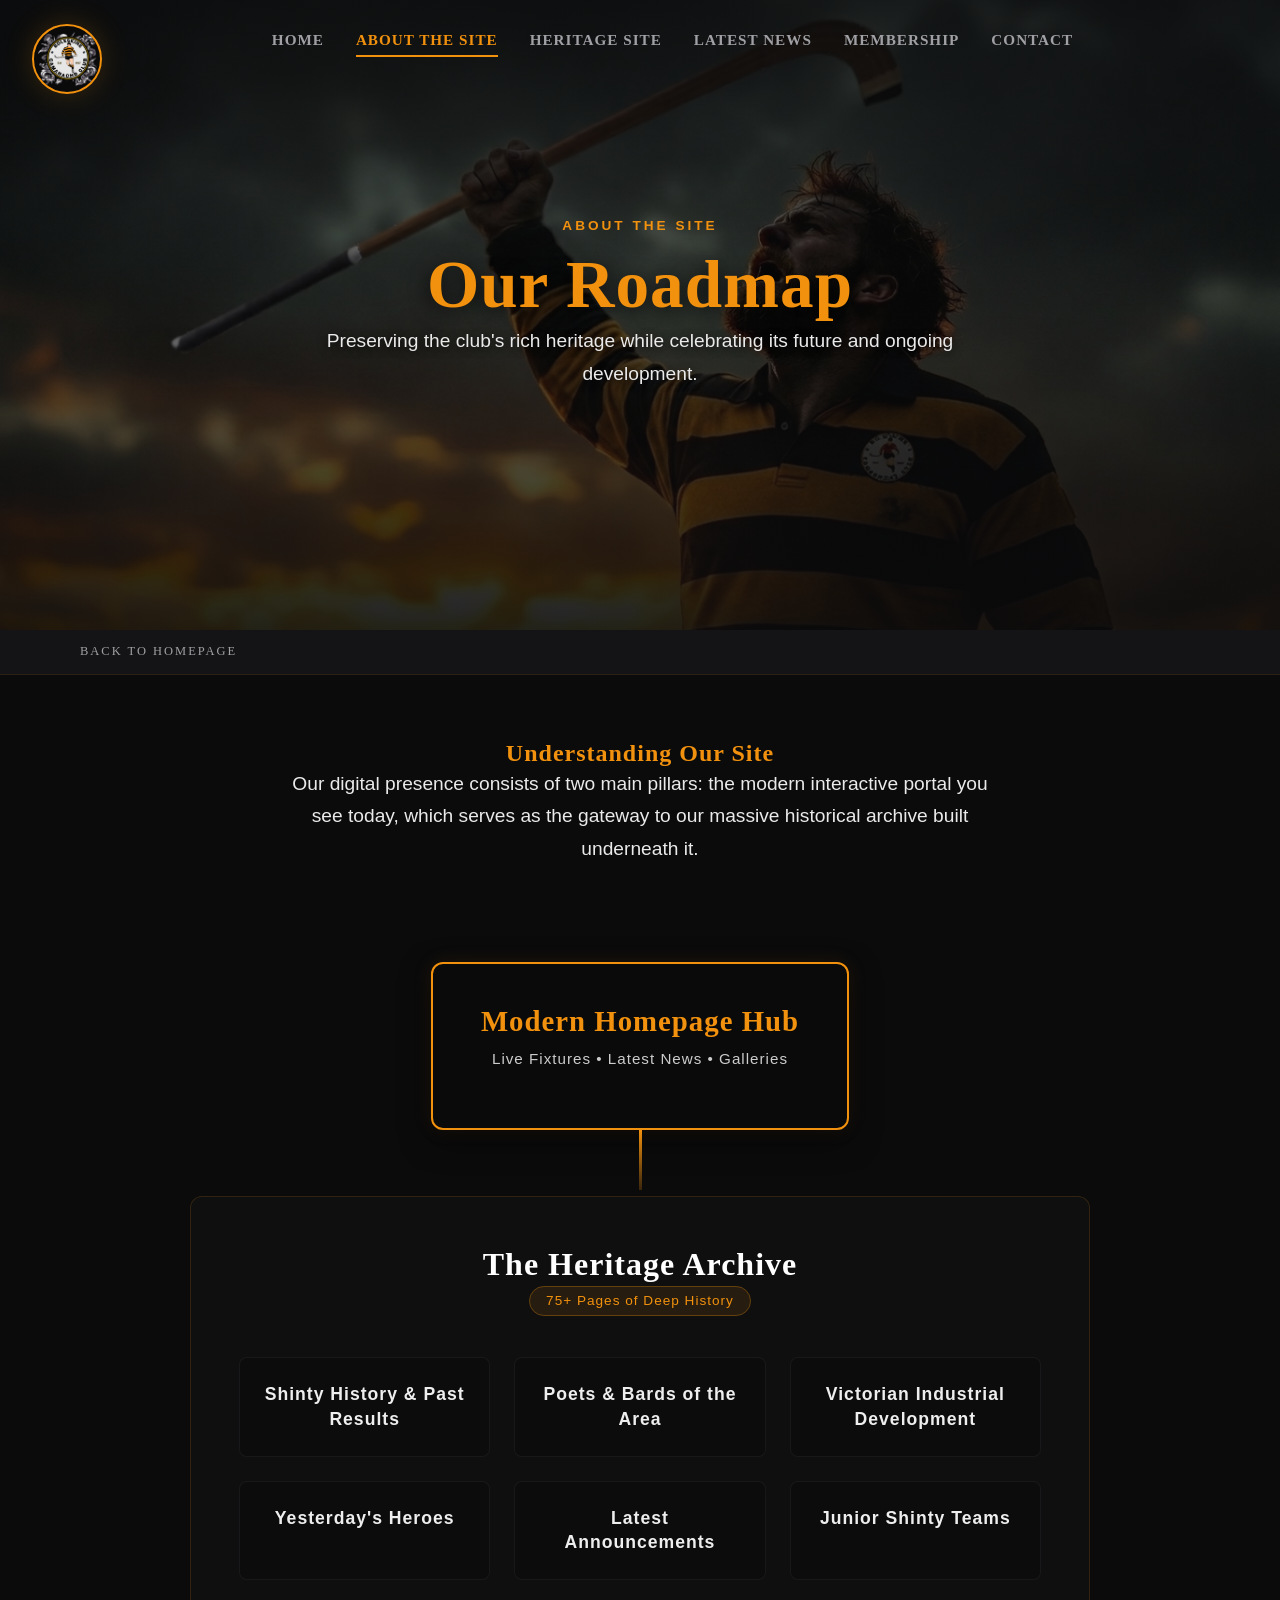
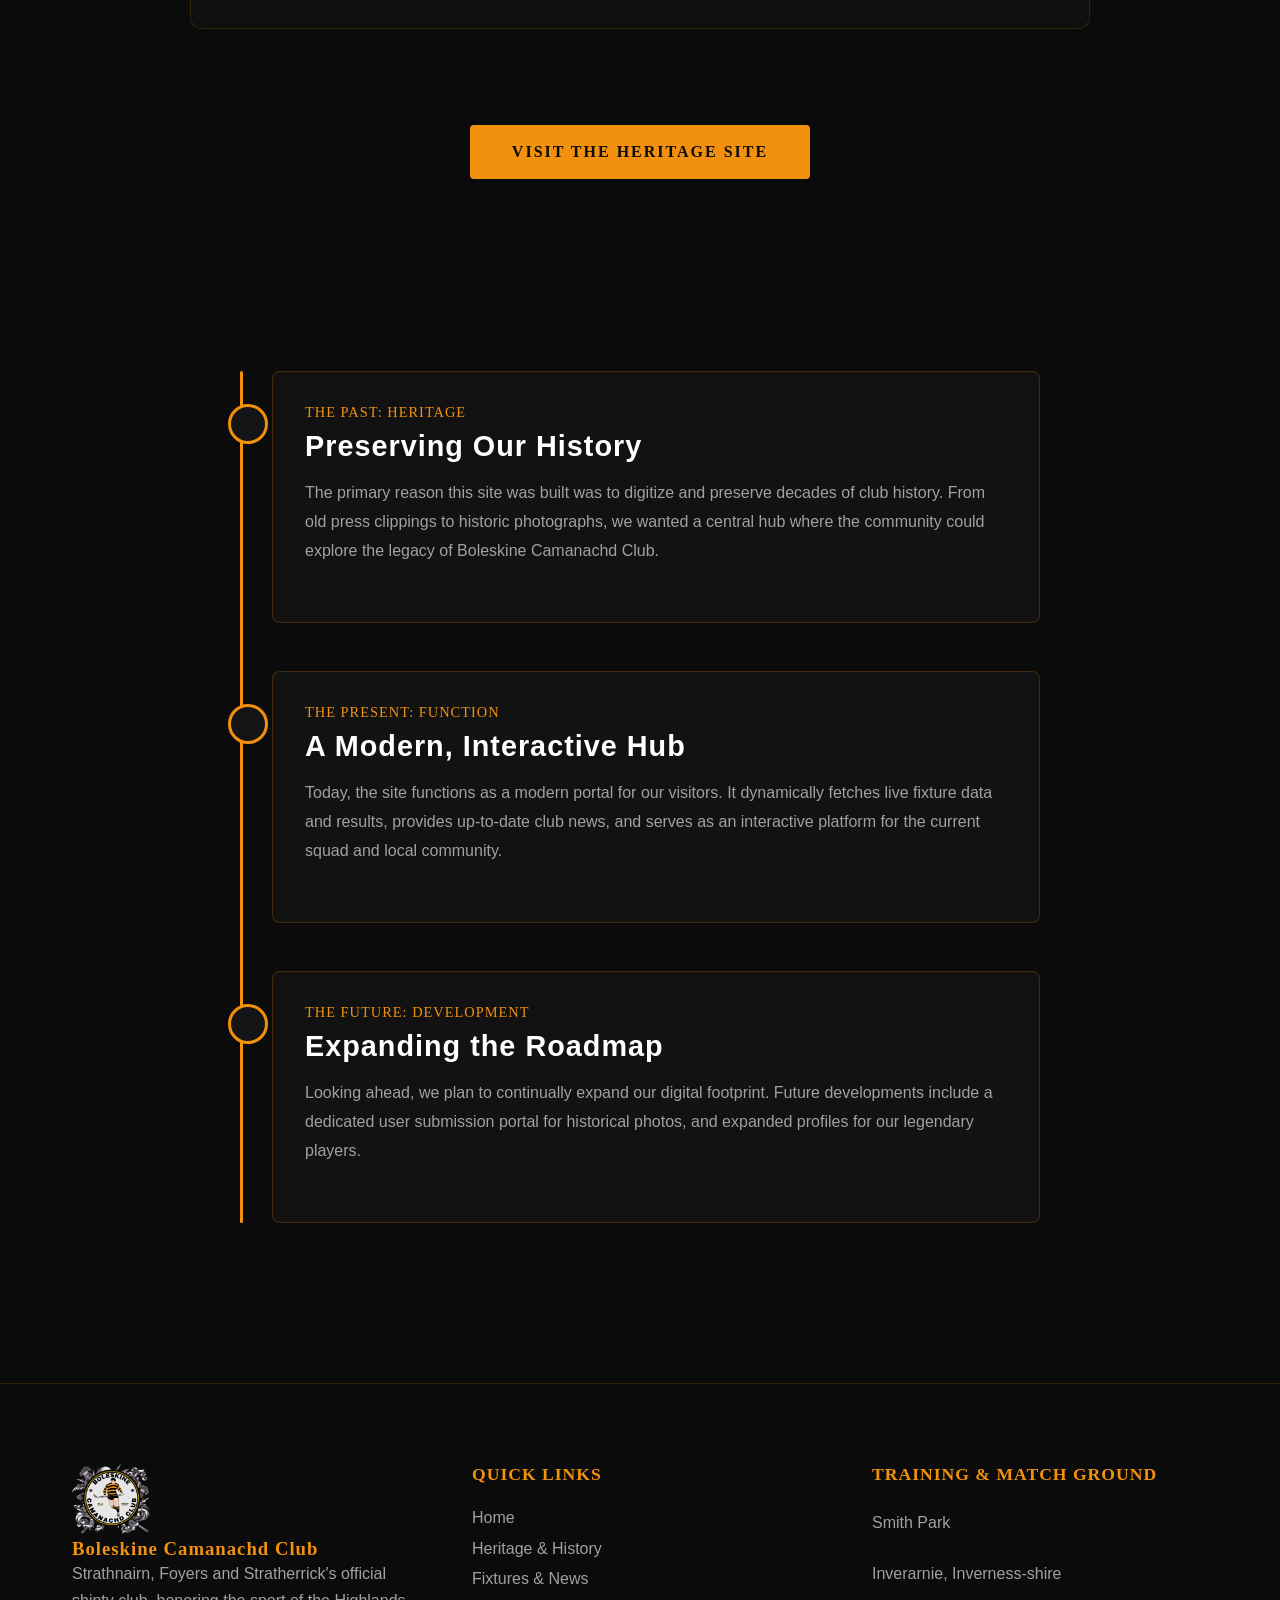
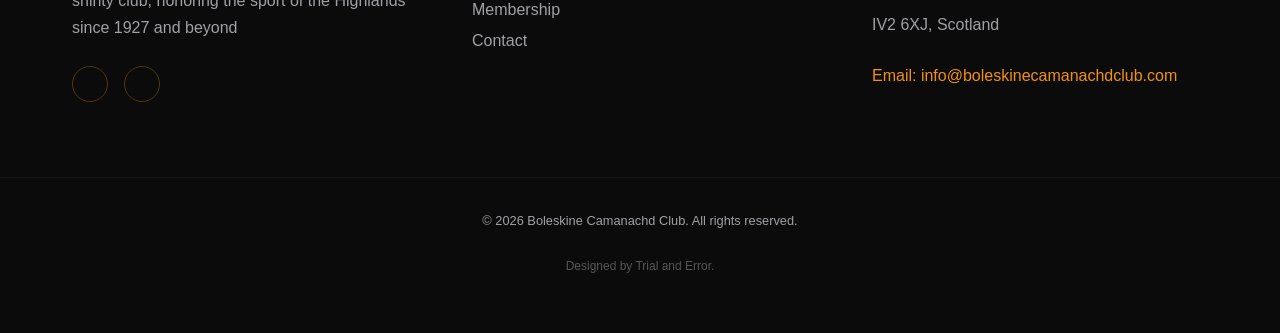
==== about.html @ 3d47040e "Include user formatting changes in about.html" ====
<!DOCTYPE html>
<html lang="en">

<head>
    <meta charset="utf-8">
    <meta name="viewport" content="width=device-width, initial-scale=1.0">
    <title>About the Site | Boleskine Camanachd Club</title>
    <link rel="icon" type="image/png" href="./assets/Round-Badge300.png">
    <meta name="description"
        content="Learn about the purpose, functionality, and future roadmap of the Boleskine Camanachd Club website.">
    <!-- Google Fonts -->
    <link rel="preconnect" href="https://fonts.googleapis.com/">
    <link rel="preconnect" href="https://fonts.gstatic.com/" crossorigin="">
    <link href="./index_files/css2" rel="stylesheet">
    <!-- FontAwesome for Icons -->
    <link rel="stylesheet" href="./index_files/all.min.css">
    <!-- Stylesheet -->
    <link rel="stylesheet" href="./index_files/style.css">
</head>

<body>
    <!-- Header Placeholder -->
    <div id="site-header"></div>

    <!-- Main Content -->
    <main>
        <!-- Hero Section -->
        <section class="content-section"
            style="min-height: 70vh; display: flex; align-items: center; justify-content: center; text-align: center; background-image: url('./assets/player_4_hopeful.png'); background-size: cover; background-position: center top; position: relative;">
            <!-- Dark gradient overlay for text readability -->
            <div
                style="position: absolute; inset: 0; background: linear-gradient(to bottom, rgba(11, 11, 12, 0.9) 0%, rgba(11, 11, 12, 0.6) 50%, rgba(11, 11, 12, 0.9) 100%); z-index: 1;">
            </div>

            <div class="container" style="position: relative; z-index: 2; width: 100%;">
                <span class="section-badge mx-auto">About the Site</span>
                <h1 class="font-cinzel text-gold mt-2"
                    style="font-size: clamp(2.4rem, 6vw, 4.2rem); text-shadow: 0 4px 20px rgba(0, 0, 0, 0.8);">Our
                    Roadmap</h1>
                <p class="lead max-width-700 mt-2 mx-auto" style="text-shadow: 0 2px 10px rgba(0, 0, 0, 0.8);">
                    Preserving the club's rich heritage while celebrating its future and ongoing development.
                </p>
            </div>
        </section>

        <!-- Page Navigation Strip -->
        <div class="page-nav-strip">
            <div class="container page-nav-inner">
                <a href="index.html"><i class="fa-solid fa-arrow-left"></i> Back to Homepage</a>
            </div>
        </div>

        <!-- Site Architecture Map Section -->
        <section class="content-section" style="padding-top: 4rem; padding-bottom: 2rem;">
            <div class="container text-center">
                <h2 class="font-cinzel text-gold">Understanding Our Site</h2>
                <p class="lead max-width-700 mx-auto" style="margin-bottom: 4rem;">
                    Our digital presence consists of two main pillars: the modern interactive portal you see today,
                    which serves as the gateway to our massive historical archive built underneath it.
                </p>

                <div class="site-architecture-map">
                    <!-- Modern Portal (Top) -->
                    <div class="arch-top">
                        <div class="arch-hub">
                            <i class="fa-solid fa-desktop mb-1"></i>
                            <h3>Modern Homepage Hub</h3>
                            <p>Live Fixtures • Latest News • Galleries</p>
                        </div>
                    </div>

                    <!-- Connector -->
                    <div class="arch-connector">
                        <div class="arch-line"></div>
                        <div class="arch-arrow"><i class="fa-solid fa-chevron-down"></i></div>
                    </div>

                    <!-- Heritage Foundation (Bottom) -->
                    <div class="arch-foundation">
                        <div class="arch-foundation-header">
                            <i class="fa-solid fa-landmark"></i>
                            <h3>The Heritage Archive</h3>
                            <span class="badge">75+ Pages of Deep History</span>
                        </div>
                        <div class="arch-grid">
                            <div class="arch-card">
                                <i class="fa-solid fa-trophy"></i>
                                <h4>Shinty History & Past Results</h4>
                            </div>
                            <div class="arch-card">
                                <i class="fa-solid fa-feather-pointed"></i>
                                <h4>Poets & Bards of the Area</h4>
                            </div>
                            <div class="arch-card">
                                <i class="fa-solid fa-industry"></i>
                                <h4>Victorian Industrial Development</h4>
                            </div>
                            <div class="arch-card">
                                <i class="fa-solid fa-star"></i>
                                <h4>Yesterday's Heroes</h4>
                            </div>
                            <div class="arch-card">
                                <i class="fa-solid fa-bullhorn"></i>
                                <h4>Latest Announcements</h4>
                            </div>
                            <div class="arch-card">
                                <i class="fa-solid fa-children"></i>
                                <h4>Junior Shinty Teams</h4>
                            </div>
                        </div>
                    </div>
                </div>

                <div style="margin-top: 4rem;">
                    <a href="heritage/" class="btn btn-gold btn-lg">Visit The Heritage Site</a>
                </div>
            </div>
        </section>

        <!-- Timeline Section -->
        <section class="content-section">
            <div class="container">
                <div class="roadmap-timeline">

                    <!-- Past -->
                    <div class="timeline-item">
                        <div class="timeline-icon">
                            <i class="fa-solid fa-clock-rotate-left"></i>
                        </div>
                        <div class="timeline-content">
                            <span class="timeline-date font-cinzel text-gold">The Past: Heritage</span>
                            <h3>Preserving Our History</h3>
                            <p>
                                The primary reason this site was built was to digitize and preserve decades of club
                                history. From old press clippings to historic photographs, we wanted a central hub where
                                the community could explore the legacy of Boleskine Camanachd Club.
                            </p>
                        </div>
                    </div>

                    <!-- Present -->
                    <div class="timeline-item">
                        <div class="timeline-icon">
                            <i class="fa-solid fa-bolt"></i>
                        </div>
                        <div class="timeline-content">
                            <span class="timeline-date font-cinzel text-gold">The Present: Function</span>
                            <h3>A Modern, Interactive Hub</h3>
                            <p>
                                Today, the site functions as a modern portal for our visitors. It
                                dynamically fetches live fixture data and results, provides up-to-date club news, and
                                serves as an interactive platform for the current squad and local community.
                            </p>
                        </div>
                    </div>

                    <!-- Future -->
                    <div class="timeline-item">
                        <div class="timeline-icon">
                            <i class="fa-solid fa-rocket"></i>
                        </div>
                        <div class="timeline-content">
                            <span class="timeline-date font-cinzel text-gold">The Future: Development</span>
                            <h3>Expanding the Roadmap</h3>
                            <p>
                                Looking ahead, we plan to continually expand our digital footprint. Future developments
                                include a dedicated user submission portal for historical photos, and expanded profiles
                                for our legendary players.
                            </p>
                        </div>
                    </div>

                </div>
            </div>
        </section>
    </main>

    <!-- Footer Placeholder -->
    <div id="site-footer"></div>

    <!-- Scripts -->
    <script src="./index_files/templates.js"></script>
    <script src="./index_files/main.js"></script>
</body>

</html>
---- index_files/style.css ----
/* Core Design System Variables */
:root {
    --color-black: #0B0B0C;
    --color-charcoal: #141416;
    --color-gold: #F2910E;
    --color-gold-hover: #C5720A;
    --color-gold-light: #FDDBB4;
    --color-gold-rgb: 242, 145, 14;
    --color-text: #EAEAEA;
    --color-text-muted: #A0A0A5;
    --font-title: 'Cinzel', serif;
    --font-body: 'Outfit', sans-serif;
    --transition-smooth: all 0.5s cubic-bezier(0.25, 1, 0.5, 1);
    --transition-quick: all 0.2s ease;
}

/* Reset & Base Styles */
* {
    margin: 0;
    padding: 0;
    box-sizing: border-box;
}

html {
    scroll-behavior: smooth;
    background-color: var(--color-black);
    color: var(--color-text);
    font-family: var(--font-body);
    font-size: 16px;
    overflow-x: hidden;
}

body {
    min-height: 100vh;
    display: flex;
    flex-direction: column;
    overflow-x: hidden;
}

/* Typography Utility */
.font-cinzel {
    font-family: var(--font-title);
}

.font-body {
    font-family: var(--font-body);
}

.text-gold {
    color: var(--color-gold) !important;
}

.text-white {
    color: #ffffff !important;
}

.text-gray {
    color: var(--color-text-muted) !important;
}

h1,
h2,
h3,
h4,
h5,
h6 {
    color: #ffffff;
    font-weight: 700;
    line-height: 1.2;
    letter-spacing: 1px;
}

p {
    font-weight: 300;
    line-height: 1.7;
    color: var(--color-text-muted);
    margin-bottom: 1.5rem;
}

.lead {
    font-size: 1.2rem;
    font-weight: 400;
    color: var(--color-text);
}

a {
    color: inherit;
    text-decoration: none;
    transition: var(--transition-quick);
}

/* Layout Elements */
.container {
    width: 100%;
    max-width: 1200px;
    margin: 0 auto;
    padding: 0 2rem;
}

.grid {
    display: grid;
    gap: 2.5rem;
}

.grid-2-col {
    grid-template-columns: repeat(2, 1fr);
}

.grid-3-col {
    grid-template-columns: repeat(3, 1fr);
}

.grid-4-col {
    grid-template-columns: repeat(4, 1fr);
}

.align-center {
    align-items: center;
}

.justify-center {
    justify-content: center;
}

.text-center {
    text-align: center;
}

.relative-z {
    position: relative;
    z-index: 2;
}

.max-width-700 {
    max-width: 700px;
    margin-left: auto;
    margin-right: auto;
}

.mt-3 {
    margin-top: 1.5rem;
}

.mb-5 {
    margin-bottom: 3rem;
}

.w-100 {
    width: 100%;
}

/* Buttons */
.btn {
    display: inline-flex;
    align-items: center;
    justify-content: center;
    padding: 0.8rem 2rem;
    font-family: var(--font-title);
    font-weight: 700;
    font-size: 0.9rem;
    letter-spacing: 2px;
    text-transform: uppercase;
    border-radius: 4px;
    cursor: pointer;
    transition: var(--transition-smooth);
    border: 2px solid transparent;
}

.btn-sm {
    padding: 0.5rem 1.2rem;
    font-size: 0.8rem;
}

.btn-xs {
    padding: 0.4rem 1rem;
    font-size: 0.75rem;
    letter-spacing: 1px;
}

.btn-lg {
    padding: 1rem 2.5rem;
    font-size: 1rem;
}

.btn-gold {
    background-color: var(--color-gold);
    color: var(--color-black);
    border-color: var(--color-gold);
}

.btn-gold:hover {
    background-color: var(--color-gold-hover);
    border-color: var(--color-gold-hover);
    color: var(--color-black);
    transform: translateY(-2px);
    box-shadow: 0 4px 15px rgba(242, 145, 14, 0.4);
}

.btn-gold.btn-outline {
    background-color: transparent;
    color: var(--color-gold);
    border-color: var(--color-gold);
}

.btn-gold.btn-outline:hover {
    background-color: var(--color-gold);
    border-color: var(--color-gold);
    color: var(--color-black);
    box-shadow: 0 4px 15px rgba(242, 145, 14, 0.3);
    transform: translateY(-2px);
}

/* Sections badges */
.section-badge {
    display: inline-block;
    color: var(--color-gold);
    font-size: 0.85rem;
    font-weight: 700;
    letter-spacing: 3px;
    text-transform: uppercase;
    margin-bottom: 0.75rem;
}

.section-title {
    font-size: 2.5rem;
    margin-bottom: 1.5rem;
}

.accent-line {
    width: 60px;
    height: 3px;
    background-color: var(--color-gold);
    margin-bottom: 2rem;
}

.accent-line.center {
    margin-left: auto;
    margin-right: auto;
}

/* Dynamic Logo Container Styles */
#dynamic-logo-container {
    position: fixed;
    z-index: 1100;
    pointer-events: none;
    transition: transform 0.8s cubic-bezier(0.25, 1, 0.5, 1),
        width 0.8s cubic-bezier(0.25, 1, 0.5, 1),
        height 0.8s cubic-bezier(0.25, 1, 0.5, 1),
        top 0.8s cubic-bezier(0.25, 1, 0.5, 1),
        left 0.8s cubic-bezier(0.25, 1, 0.5, 1),
        opacity 0.5s ease;
}

/* Initial top-left position during landing (does not cover hero text) */
#dynamic-logo-container.logo-center {
    top: 1.5rem;
    left: 2rem;
    transform: none;
    width: 70px;
    height: 70px;
}

/* Docked in the navbar state */
#dynamic-logo-container.logo-docked {
    position: absolute;
    top: 50%;
    left: 2rem;
    transform: translateY(-50%);
    width: 65px;
    height: 65px;
    pointer-events: auto;
}

.logo-wrapper {
    position: relative;
    width: 100%;
    height: 100%;
    border-radius: 50%;
    overflow: hidden;
    background-color: rgba(11, 11, 12, 0.8);
    border: 2px solid var(--color-gold);
    box-shadow: 0 0 30px rgba(242, 145, 14, 0.2);
    display: flex;
    align-items: center;
    justify-content: center;
    padding: 5%;
}

#dynamic-logo {
    max-width: 100%;
    max-height: 100%;
    object-fit: contain;
}

/* Logo Shimmer sweep effect */
.logo-wrapper::after {
    content: '';
    position: absolute;
    top: 0;
    left: -150%;
    width: 100%;
    height: 100%;
    background: linear-gradient(to right,
            rgba(255, 255, 255, 0) 0%,
            rgba(242, 145, 14, 0.3) 50%,
            rgba(255, 255, 255, 0) 100%);
    transform: skewX(-25deg);
    transition: 0.75s;
    animation: shimmer-sweep 5s infinite;
}

@keyframes shimmer-sweep {
    0% {
        left: -150%;
    }

    25%,
    100% {
        left: 150%;
    }
}

/* Header / Navbar Navigation */
#main-header {
    position: fixed;
    top: 0;
    left: 0;
    width: 100%;
    height: 80px;
    z-index: 1000;
    background-color: transparent;
    border-bottom: 1px solid transparent;
    transition: var(--transition-smooth);
    display: flex;
    align-items: center;
}

#main-header.scrolled {
    background-color: rgba(11, 11, 12, 0.85);
    -webkit-backdrop-filter: blur(10px);
    backdrop-filter: blur(10px);
    border-bottom: 1px solid rgba(242, 145, 14, 0.2);
    height: 70px;
}

.header-container {
    width: 100%;
    max-width: 1200px;
    margin: 0 auto;
    padding: 0 2rem;
    display: flex;
    align-items: center;
    justify-content: space-between;
    position: relative;
}

#logo-target-slot {
    width: 65px;
    height: 65px;
}

#desktop-nav ul {
    display: flex;
    list-style: none;
    gap: 2rem;
}

#desktop-nav a {
    font-family: var(--font-title);
    font-size: 0.95rem;
    font-weight: 600;
    letter-spacing: 1px;
    text-transform: uppercase;
    color: var(--color-text-muted);
    padding: 0.5rem 0;
    display: inline-block;
    position: relative;
}

#desktop-nav a::after {
    content: '';
    position: absolute;
    bottom: 0;
    left: 0;
    width: 0;
    height: 2px;
    background-color: var(--color-gold);
    transition: width 0.3s ease;
}

#desktop-nav a:hover,
#desktop-nav a.active {
    color: var(--color-gold);
}

#desktop-nav a:hover::after,
#desktop-nav a.active::after {
    width: 100%;
}

.nav-actions {
    display: flex;
    align-items: center;
    gap: 1.5rem;
}

/* Mobile Menu Toggle button */
#mobile-menu-toggle {
    display: none;
    background: none;
    border: none;
    cursor: pointer;
    flex-direction: column;
    justify-content: space-between;
    width: 26px;
    height: 18px;
}

#mobile-menu-toggle .bar {
    width: 100%;
    height: 2px;
    background-color: var(--color-gold);
    transition: var(--transition-quick);
    display: block;
}

/* Mobile Menu Drawer */
#mobile-menu-drawer {
    position: fixed;
    top: 0;
    right: -100%;
    width: 300px;
    height: 100vh;
    background-color: var(--color-black);
    border-left: 1px solid rgba(242, 145, 14, 0.2);
    z-index: 999;
    padding: 100px 2rem 2rem;
    transition: var(--transition-smooth);
}

#mobile-menu-drawer.open {
    right: 0;
}

#mobile-menu-drawer ul {
    list-style: none;
    display: flex;
    flex-direction: column;
    gap: 2rem;
}

#mobile-menu-drawer a {
    font-family: var(--font-title);
    font-size: 1.2rem;
    text-transform: uppercase;
    letter-spacing: 2px;
    display: block;
    color: var(--color-text-muted);
}

#mobile-menu-drawer a:hover {
    color: var(--color-gold);
}

/* Cinematic Hero Section */
#hero {
    position: relative;
    width: 100vw;
    height: 100vh;
    overflow: hidden;
    background-color: var(--color-black);
}

.hero-slides-wrapper {
    position: absolute;
    top: 0;
    left: 0;
    width: 100%;
    height: 100%;
}

.hero-slide {
    position: absolute;
    top: 0;
    left: 0;
    width: 100%;
    height: 100%;
    background-size: cover;
    background-position: center;
    opacity: 0;
    z-index: 1;
    transition: opacity 1.5s cubic-bezier(0.25, 1, 0.5, 1);
    display: flex;
    align-items: center;
    justify-content: center;
    padding: 0 2rem;
}

.hero-slide.active {
    opacity: 1;
    z-index: 2;
    animation: ken-burns 12s linear infinite;
}

@keyframes ken-burns {
    0% {
        transform: scale(1.02) translate(0, 0);
    }

    100% {
        transform: scale(1.1) translate(0.5%, -0.5%);
    }
}

.hero-text-overlay {
    max-width: 800px;
    color: #ffffff;
    z-index: 3;
    opacity: 0;
    transform: translateY(20px);
    transition: transform 1.2s cubic-bezier(0.25, 1, 0.5, 1),
        opacity 1.2s ease;
}

.hero-slide.active .hero-text-overlay {
    opacity: 1;
    transform: translateY(0);
}

.hero-text-overlay .text-subtitle {
    display: block;
    font-size: 1rem;
    letter-spacing: 4px;
    text-transform: uppercase;
    color: var(--color-gold);
    margin-bottom: 1rem;
}

.hero-text-overlay h1 {
    font-size: 4rem;
    line-height: 1.1;
    margin-bottom: 1.5rem;
    text-transform: uppercase;
    text-shadow: 0 2px 20px rgba(0, 0, 0, 0.8);
}

.hero-text-overlay p {
    font-size: 1.2rem;
    color: var(--color-text);
    max-width: 600px;
    margin: 0 auto;
    text-shadow: 0 2px 10px rgba(0, 0, 0, 0.8);
}

/* Skip Intro / Controls */
.hero-controls {
    position: absolute;
    bottom: 9rem;
    left: 50%;
    transform: translateX(-50%);
    z-index: 10;
    text-align: center;
}

.scroll-indicator {
    display: flex;
    flex-direction: column;
    align-items: center;
    color: var(--color-text-muted);
}

.scroll-indicator:hover {
    color: var(--color-gold);
}

.scroll-text {
    font-size: 0.75rem;
    text-transform: uppercase;
    letter-spacing: 3px;
    margin-bottom: 0.5rem;
}

.scroll-arrow {
    font-size: 1.2rem;
    animation: bounce 2s infinite;
}

@keyframes bounce {

    0%,
    20%,
    50%,
    80%,
    100% {
        transform: translateY(0);
    }

    40% {
        transform: translateY(-8px);
    }

    60% {
        transform: translateY(-4px);
    }
}

/* Ambient Mist / Atmosphere */
.ambient-mist {
    position: absolute;
    top: 0;
    left: 0;
    width: 100%;
    height: 100%;
    background: radial-gradient(circle at 50% 50%, transparent 40%, rgba(11, 11, 12, 0.5) 100%);
    z-index: 3;
    pointer-events: none;
}

/* Scrolling Banner / Marquee */
.marquee-banner-container {
    position: absolute;
    bottom: 0;
    left: 0;
    width: 100vw;
    height: 7rem;
    background: linear-gradient(to top, rgba(11, 11, 12, 1) 0%, rgba(11, 11, 12, 0.8) 50%, rgba(11, 11, 12, 0) 100%);
    z-index: 10;
    display: flex;
    align-items: center;
    border-top: 1px solid rgba(242, 145, 14, 0.1);
    border-bottom: 1px solid rgba(242, 145, 14, 0.15);
    overflow: hidden;
}

.marquee-banner {
    display: flex;
    width: 100%;
}

.marquee-track {
    display: flex;
    white-space: nowrap;
    animation: marquee-scroll 30s linear infinite;
    gap: 1.5rem;
    padding-left: 0.75rem;
}

.marquee-track:hover {
    animation-play-state: paused;
}

@keyframes marquee-scroll {
    0% {
        transform: translateX(0);
    }

    100% {
        transform: translateX(-50%);
    }
}

.marquee-card {
    display: inline-flex;
    align-items: center;
    background-color: rgba(20, 20, 22, 0.6);
    border: 1px solid rgba(242, 145, 14, 0.2);
    border-radius: 4px;
    padding: 1rem 2.5rem;
    min-width: 250px;
    gap: 1.5rem;
    transition: var(--transition-smooth);
}

.marquee-card:hover {
    border-color: var(--color-gold);
    background-color: rgba(242, 145, 14, 0.1);
    transform: translateY(-4px);
    box-shadow: 0 4px 20px rgba(242, 145, 14, 0.15);
}

.marquee-card .card-num {
    font-family: var(--font-title);
    font-size: 1.5rem;
    font-weight: 700;
    color: var(--color-gold);
    opacity: 0.6;
}

.marquee-card:hover .card-num {
    opacity: 1;
}

.marquee-card .card-title {
    font-size: 0.95rem;
    font-weight: 600;
    letter-spacing: 1px;
    text-transform: uppercase;
    color: #ffffff;
    display: flex;
    align-items: center;
    gap: 0.5rem;
}

.marquee-card .card-title i {
    font-size: 0.8rem;
    transition: transform 0.3s ease;
}

.marquee-card:hover .card-title i {
    transform: translateX(4px);
}

/* Content Sections */
.content-section {
    padding: 7rem 0;
    position: relative;
}

.bg-charcoal {
    background-color: var(--color-charcoal);
}

/* Gold Frame for Images */
.image-frame-gold {
    position: relative;
    border: 2px solid var(--color-gold);
    padding: 0.8rem;
    background-color: var(--color-black);
    box-shadow: 0 10px 30px rgba(0, 0, 0, 0.5), 0 0 0 1px rgba(242, 145, 14, 0.1);
    border-radius: 4px;
}

.image-frame-gold img {
    width: 100%;
    display: block;
    object-fit: cover;
    border-radius: 2px;
}

.image-frame-gold .frame-tag {
    position: absolute;
    bottom: 1.5rem;
    right: 1.5rem;
    background-color: var(--color-gold);
    color: var(--color-black);
    font-family: var(--font-title);
    font-weight: 700;
    font-size: 0.75rem;
    letter-spacing: 1.5px;
    text-transform: uppercase;
    padding: 0.4rem 1rem;
    border-radius: 2px;
}

/* Fixtures & News Cards */
.news-card {
    background-color: var(--color-black);
    border: 1px solid rgba(242, 145, 14, 0.1);
    border-radius: 4px;
    overflow: hidden;
    display: flex;
    flex-direction: column;
    height: 100%;
    transition: var(--transition-smooth);
}

.news-card:hover {
    transform: translateY(-8px);
    border-color: rgba(242, 145, 14, 0.4);
    box-shadow: 0 10px 30px rgba(0, 0, 0, 0.6);
}

.card-img-wrapper {
    position: relative;
    height: 220px;
    overflow: hidden;
}

.card-img-wrapper img {
    width: 100%;
    height: 100%;
    object-fit: cover;
    transition: transform 0.8s cubic-bezier(0.25, 1, 0.5, 1);
}

.news-card:hover .card-img-wrapper img {
    transform: scale(1.08);
}

.card-type {
    position: absolute;
    top: 1rem;
    left: 1rem;
    background-color: var(--color-gold);
    color: var(--color-black);
    font-size: 0.75rem;
    font-weight: 700;
    letter-spacing: 1px;
    text-transform: uppercase;
    padding: 0.3rem 0.8rem;
    border-radius: 2px;
    z-index: 5;
}

.card-content {
    padding: 1.8rem;
    display: flex;
    flex-direction: column;
    flex-grow: 1;
}

.card-heading {
    font-size: 1.15rem;
    margin-bottom: 0.8rem;
    line-height: 1.4;
}

.card-heading a:hover {
    color: var(--color-gold);
}

.media-link i {
    color: var(--color-gold);
    transition: color 0.3s ease;
    margin-right: 0.2rem;
}

.media-link:hover {
    color: #ffffff;
}

.media-link:hover i {
    color: var(--color-text-muted);
}

.card-date {
    font-size: 0.8rem;
    color: var(--color-text-muted);
    margin-top: auto;
}

.card-content .btn {
    margin-top: auto !important;
}

/* Fixture details specifically */
.fixture-details {
    padding: 3.5rem 1.8rem 2.2rem 1.8rem;
    display: flex;
    flex-direction: column;
    justify-content: flex-start;
    height: 100%;
    flex-grow: 1;
}

.fixture-details .btn:first-of-type {
    margin-top: auto !important;
}

.fixture-teams {
    display: flex;
    align-items: center;
    justify-content: space-between;
    margin-bottom: 1.5rem;
    padding: 0.5rem 0;
    border-bottom: 1px solid rgba(242, 145, 14, 0.15);
    width: 100%;
}

.fixture-teams .team-wrap {
    display: flex;
    align-items: center;
    gap: 0.4rem;
    flex: 1;
    min-width: 0;
}

.fixture-teams .home-wrap {
    justify-content: flex-end;
}

.fixture-teams .away-wrap {
    justify-content: flex-start;
}

.fixture-teams .team-name {
    font-size: 1.1rem;
    font-weight: 700;
    color: #ffffff;
    white-space: nowrap;
    overflow: hidden;
    text-overflow: ellipsis;
    min-width: 0;
}

.fixture-teams .team-score {
    font-size: 1.2rem;
    font-weight: 700;
    color: var(--color-gold);
    flex-shrink: 0;
}

.fixture-teams .vs {
    font-size: 0.85rem;
    font-weight: 700;
    color: var(--color-gold);
    text-transform: uppercase;
    opacity: 0.8;
    margin: 0 0.8rem;
}

.fixture-meta p {
    font-size: 0.85rem;
    margin-bottom: 0.6rem;
    display: flex;
    align-items: center;
    gap: 0.8rem;
    justify-content: flex-start;
}

.fixture-meta i {
    color: var(--color-gold);
    width: 16px;
    text-align: center;
}

/* CTA Section Styles */
.cta-section {
    background-image: url('player_4_hopeful.png');
    background-size: cover;
    background-position: center;
    background-attachment: fixed;
    text-align: center;
    padding: 10rem 0;
}

.cta-overlay {
    position: absolute;
    top: 0;
    left: 0;
    width: 100%;
    height: 100%;
    background-color: rgba(11, 11, 12, 0.85);
    z-index: 1;
}

/* Footer Section */
footer {
    background-color: var(--color-black);
    border-top: 1px solid rgba(242, 145, 14, 0.15);
    padding: 5rem 0 2rem;
}

.footer-grid {
    display: grid;
    grid-template-columns: repeat(3, 1fr);
    gap: 4rem;
    margin-bottom: 4rem;
}

.footer-col h4 {
    margin-bottom: 1.5rem;
    text-transform: uppercase;
    font-size: 1.1rem;
}

.footer-logo {
    max-height: 70px;
}

.footer-col ul {
    list-style: none;
    display: flex;
    flex-direction: column;
    gap: 0.8rem;
}

.footer-col ul a {
    color: var(--color-text-muted);
}

.footer-col ul a:hover {
    color: var(--color-gold);
    padding-left: 4px;
}

.social-icons {
    display: flex;
    gap: 1rem;
}

.social-icons a {
    display: flex;
    align-items: center;
    justify-content: center;
    width: 36px;
    height: 36px;
    border: 1px solid rgba(242, 145, 14, 0.3);
    border-radius: 50%;
    color: var(--color-gold);
    font-size: 0.9rem;
    transition: var(--transition-quick);
}

.social-icons a:hover {
    background-color: var(--color-gold);
    color: var(--color-black);
    transform: translateY(-2px);
    box-shadow: 0 0 10px rgba(242, 145, 14, 0.3);
}

.footer-bottom {
    border-top: 1px solid rgba(255, 255, 255, 0.05);
    padding-top: 2rem;
    font-size: 0.8rem;
}

.dev-credits {
    font-size: 0.75rem;
    opacity: 0.5;
}

/* Scroll-linked Reveal Animations */
.reveal-on-scroll {
    opacity: 0;
    transform: translateY(30px);
    transition: opacity 1s cubic-bezier(0.25, 1, 0.5, 1),
        transform 1s cubic-bezier(0.25, 1, 0.5, 1);
}

.reveal-on-scroll.active {
    opacity: 1;
    transform: translateY(0);
}

/* Responsive Breakpoints */
@media (max-width: 1024px) {
    .hero-text-overlay h1 {
        font-size: 3rem;
    }

    .footer-grid {
        gap: 2rem;
    }
}

@media (max-width: 768px) {

    .grid-2-col,
    .grid-3-col,
    .grid-4-col,
    .footer-grid {
        grid-template-columns: 1fr;
    }

    .desktop-nav-container,
    #desktop-nav {
        display: none;
    }

    #mobile-menu-toggle {
        display: flex;
    }

    .hero-text-overlay h1 {
        font-size: 2.2rem;
    }

    .hero-text-overlay p {
        font-size: 1rem;
    }

    .content-section {
        padding: 5rem 0;
    }
}

/* Utilities */
.map-iframe {
    width: 100%;
    height: 100%;
    border: 0;
}

/* ── Roadmap Timeline (About Page) ── */
.roadmap-timeline {
    position: relative;
    max-width: 800px;
    margin: 3rem auto;
    padding-left: 2rem;
}

.roadmap-timeline::before {
    content: '';
    position: absolute;
    top: 0;
    left: 0;
    width: 3px;
    height: 100%;
    background: var(--color-gold);
    border-radius: 2px;
}

.timeline-item {
    position: relative;
    margin-bottom: 3rem;
    padding: 2rem;
    background: rgba(255, 255, 255, 0.03);
    border: 1px solid rgba(242, 145, 14, 0.2);
    border-radius: 8px;
    transition: transform var(--transition-speed) ease, border-color var(--transition-speed) ease;
}

.timeline-item:hover {
    transform: translateY(-5px);
    border-color: var(--color-gold);
}

.timeline-icon {
    position: absolute;
    top: 2rem;
    left: -2.8rem;
    width: 40px;
    height: 40px;
    background: var(--color-charcoal);
    border: 3px solid var(--color-gold);
    border-radius: 50%;
    display: flex;
    align-items: center;
    justify-content: center;
    color: var(--color-gold);
    font-size: 1.2rem;
    z-index: 2;
}

.timeline-date {
    display: block;
    font-size: 0.9rem;
    letter-spacing: 1px;
    text-transform: uppercase;
    margin-bottom: 0.5rem;
}

.timeline-content h3 {
    color: #fff;
    margin-bottom: 1rem;
    font-size: 1.8rem;
}

.timeline-content p {
    color: var(--color-text-muted);
    line-height: 1.8;
}

/* ── Site Architecture Map ── */
.site-architecture-map {
    max-width: 900px;
    margin: 0 auto;
    padding: 2rem 0;
}

.arch-hub {
    display: inline-block;
    background: rgba(11, 11, 12, 0.8);
    border: 2px solid var(--color-gold);
    border-radius: 12px;
    padding: 2rem 3rem;
    box-shadow: 0 10px 30px rgba(0, 0, 0, 0.5), 0 0 20px rgba(242, 145, 14, 0.1);
}

.arch-hub h3 {
    color: var(--color-gold);
    font-family: 'Cinzel', serif;
    font-size: 1.8rem;
    margin: 0.5rem 0;
}

.arch-hub i {
    font-size: 2.5rem;
    color: var(--color-gold);
}

.arch-hub p {
    color: #ccc;
    font-size: 0.95rem;
    letter-spacing: 1px;
}

.arch-connector {
    display: flex;
    flex-direction: column;
    align-items: center;
    margin: 0 auto;
}

.arch-line {
    width: 3px;
    height: 60px;
    background: linear-gradient(to bottom, var(--color-gold), rgba(242, 145, 14, 0.2));
}

.arch-arrow {
    color: rgba(242, 145, 14, 0.5);
    font-size: 1.5rem;
    margin-top: -10px;
}

.arch-foundation {
    background: rgba(255, 255, 255, 0.02);
    border: 1px solid rgba(242, 145, 14, 0.15);
    border-radius: 12px;
    padding: 3rem;
    margin-top: 1rem;
}

.arch-foundation-header {
    margin-bottom: 3rem;
}

.arch-foundation-header i {
    font-size: 2.5rem;
    color: var(--color-text-muted);
    margin-bottom: 1rem;
}

.arch-foundation-header h3 {
    font-size: 2rem;
    font-family: 'Cinzel', serif;
    color: #fff;
    margin-bottom: 0.5rem;
}

.arch-foundation-header .badge {
    background: rgba(242, 145, 14, 0.1);
    color: var(--color-gold);
    padding: 0.4rem 1rem;
    border-radius: 20px;
    font-size: 0.85rem;
    letter-spacing: 1px;
    border: 1px solid rgba(242, 145, 14, 0.3);
}

.arch-grid {
    display: grid;
    grid-template-columns: repeat(auto-fit, minmax(220px, 1fr));
    gap: 1.5rem;
}

.arch-card {
    background: rgba(11, 11, 12, 0.6);
    border: 1px solid rgba(255, 255, 255, 0.05);
    padding: 1.5rem;
    border-radius: 8px;
    transition: transform var(--transition-speed), background var(--transition-speed), border-color var(--transition-speed);
}

.arch-card:hover {
    transform: translateY(-5px);
    background: rgba(242, 145, 14, 0.05);
    border-color: rgba(242, 145, 14, 0.3);
}

.arch-card i {
    font-size: 1.8rem;
    color: var(--color-gold);
    margin-bottom: 1rem;
    opacity: 0.8;
}

.arch-card h4 {
    font-size: 1.1rem;
    color: #eee;
    line-height: 1.4;
    margin: 0;
}

/* ── Page Nav Strip ── */
.page-nav-strip {
    background-color: var(--color-charcoal);
    border-bottom: 1px solid rgba(242, 145, 14, 0.1);
    padding: 0.9rem 0;
}

.page-nav-inner {
    display: flex;
    align-items: center;
    justify-content: flex-start;
    gap: 1.5rem;
}

.page-nav-inner a {
    font-family: var(--font-title);
    font-size: 0.78rem;
    letter-spacing: 2px;
    text-transform: uppercase;
    color: var(--color-text-muted);
    display: flex;
    align-items: center;
    gap: 0.5rem;
    transition: color var(--transition-speed);
}

.page-nav-inner a:hover {
    color: var(--color-gold);
}
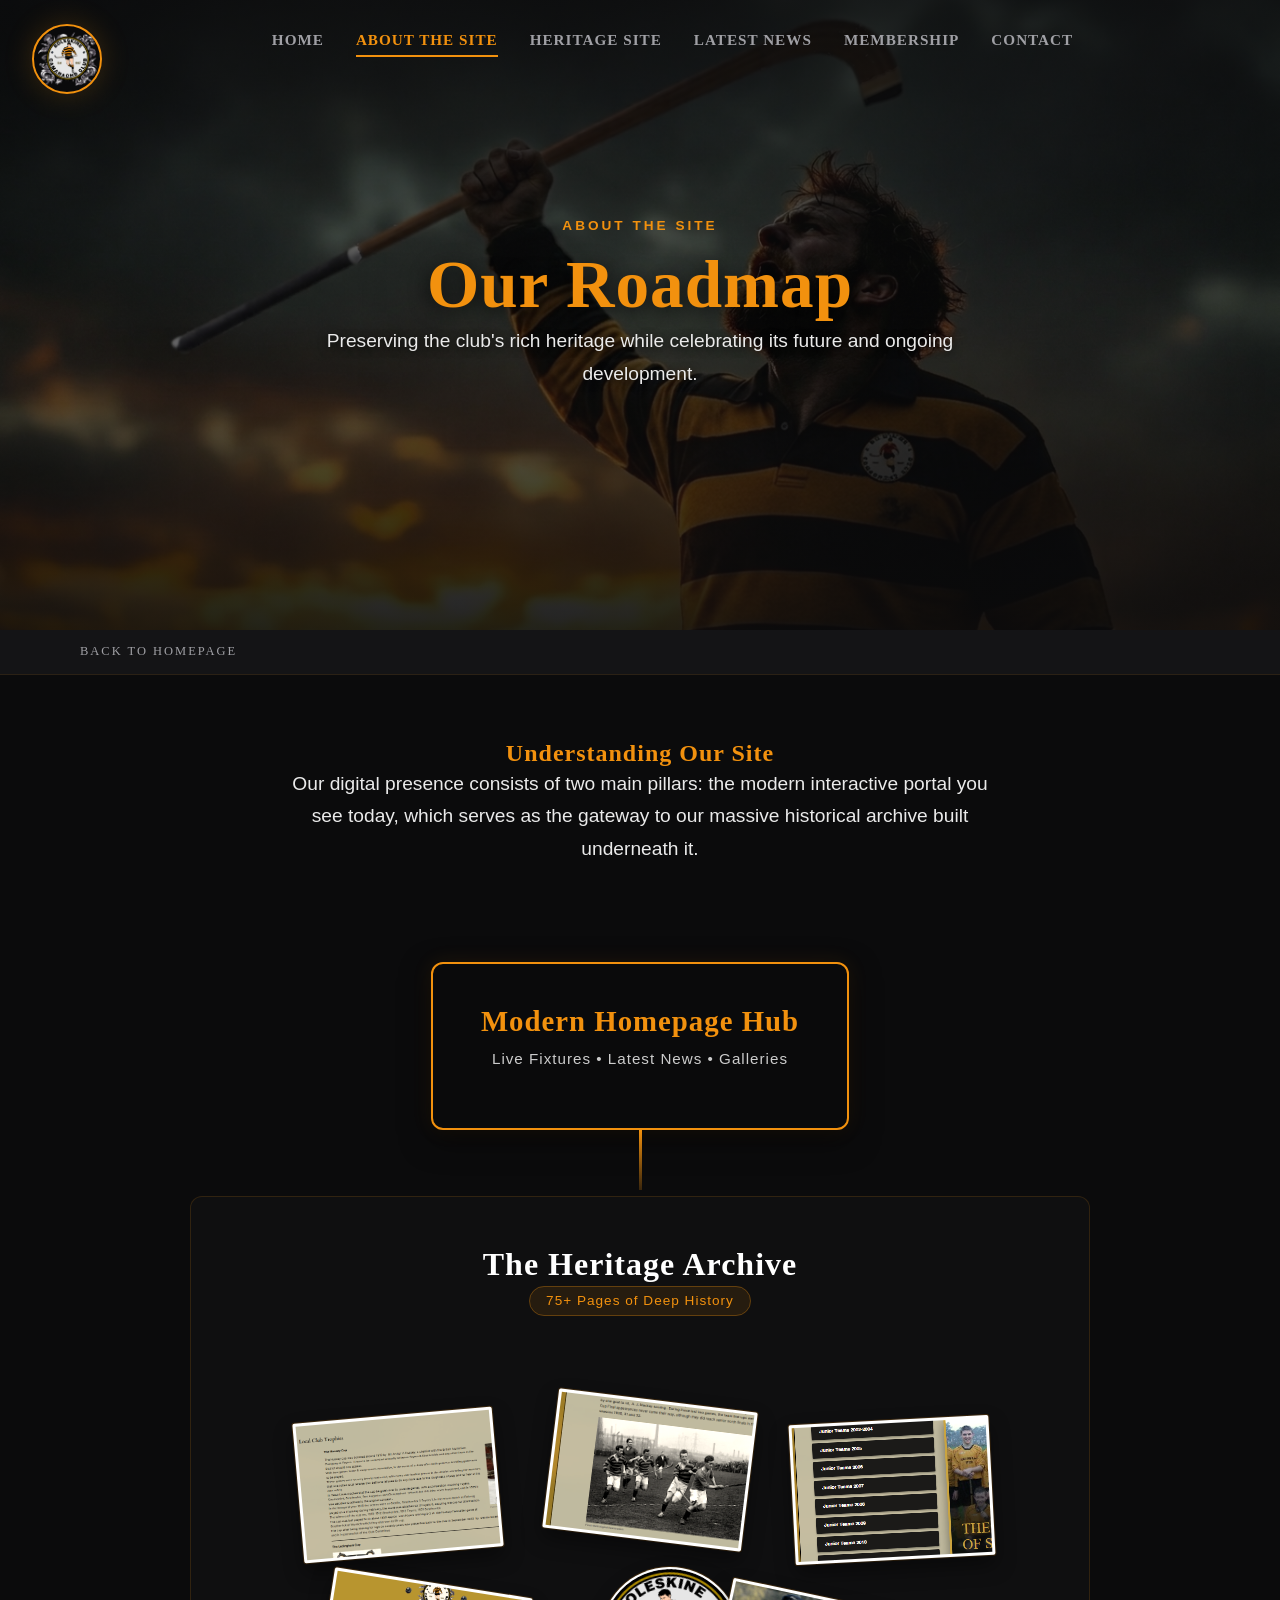
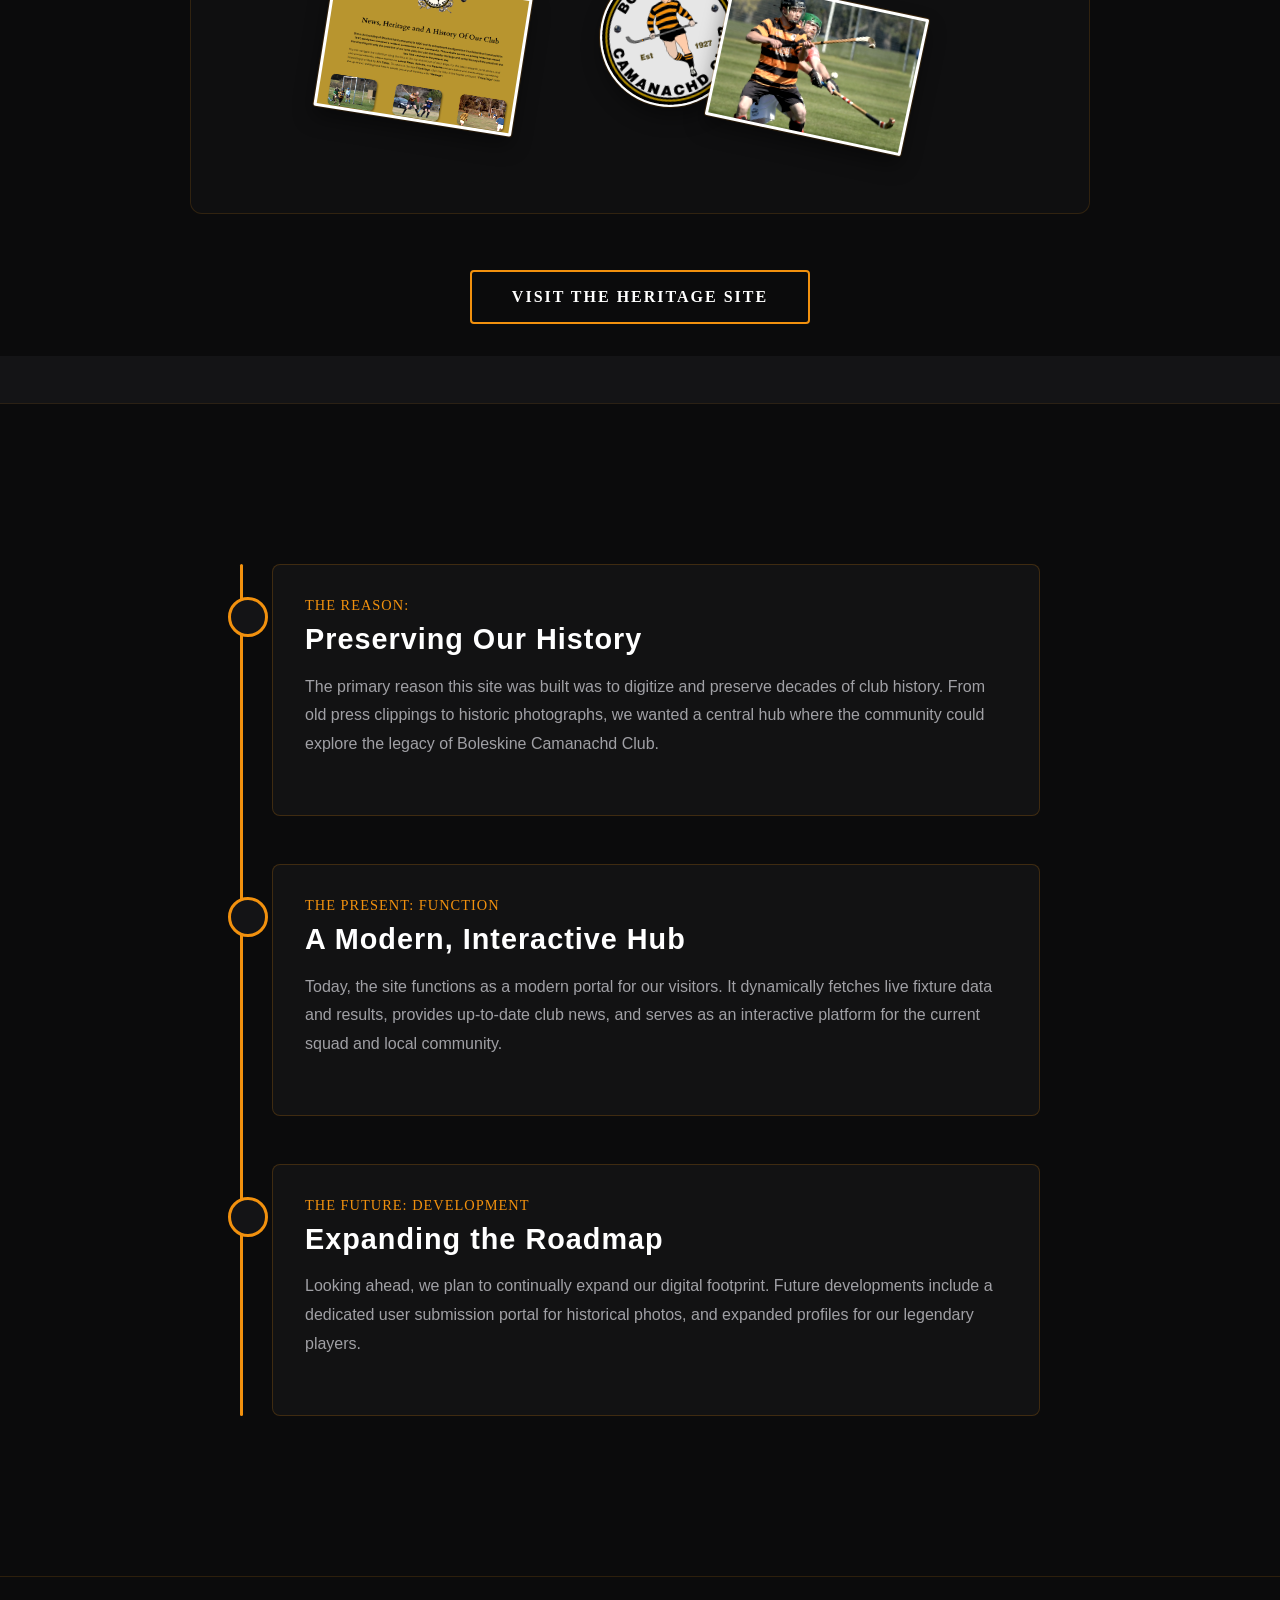
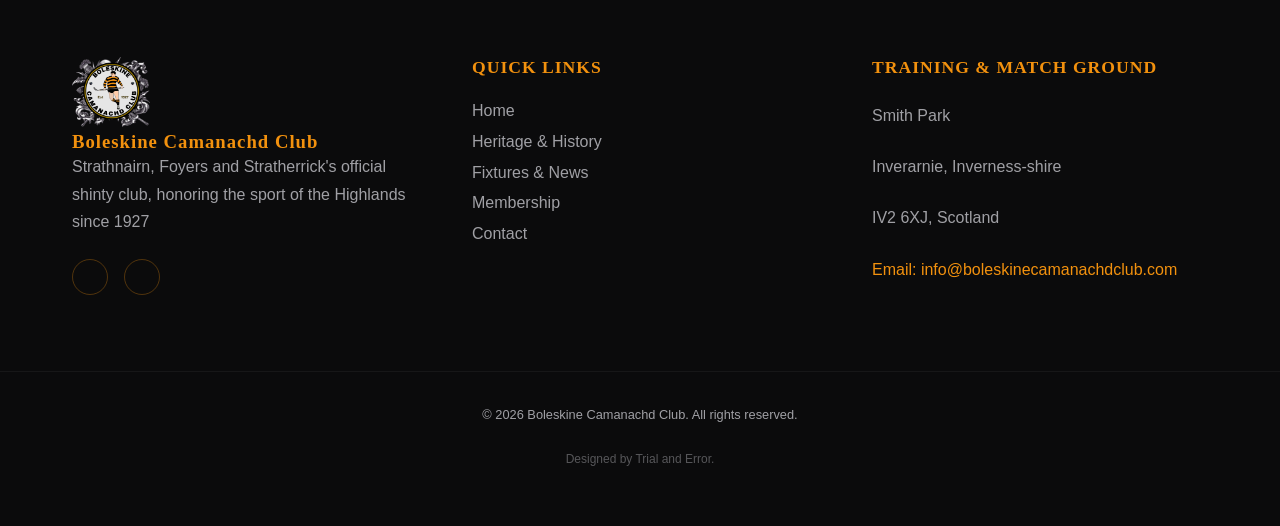
==== commit 7318a2f9: "Update about page: Add scrapbook gallery, timeline styling, and button tweaks" ====
--- a/about.html
+++ b/about.html
@@ -82,43 +82,44 @@
                             <h3>The Heritage Archive</h3>
                             <span class="badge">75+ Pages of Deep History</span>
                         </div>
-                        <div class="arch-grid">
-                            <div class="arch-card">
-                                <i class="fa-solid fa-trophy"></i>
-                                <h4>Shinty History & Past Results</h4>
+                        <div class="scrapbook-gallery">
+                            <div class="scrapbook-item" style="--rot: -5deg; --x: -10px; --y: 10px;">
+                                <img src="assets/Screenshot%202026-08-30%20141505.png" alt="Heritage Trophy">
                             </div>
-                            <div class="arch-card">
-                                <i class="fa-solid fa-feather-pointed"></i>
-                                <h4>Poets & Bards of the Area</h4>
+                            <div class="scrapbook-item" style="--rot: 7deg; --x: 10px; --y: -5px;">
+                                <img src="assets/Screenshot%202026-08-30%20141334.png" alt="Heritage Junior Teams">
                             </div>
-                            <div class="arch-card">
-                                <i class="fa-solid fa-industry"></i>
-                                <h4>Victorian Industrial Development</h4>
+                            <div class="scrapbook-item" style="--rot: -3deg; --x: 20px; --y: 15px;">
+                                <img src="assets/Screenshot%202026-08-30%20141249.png" alt="Heritage Home">
                             </div>
-                            <div class="arch-card">
-                                <i class="fa-solid fa-star"></i>
-                                <h4>Yesterday's Heroes</h4>
+                            <div class="scrapbook-item" style="--rot: 9deg; --x: -15px; --y: 5px;">
+                                <img src="assets/Screenshot%202026-08-30%20141142.png" alt="Heritage Final 1928">
                             </div>
-                            <div class="arch-card">
-                                <i class="fa-solid fa-bullhorn"></i>
-                                <h4>Latest Announcements</h4>
+                            <div class="scrapbook-item" style="--rot: -12deg; --x: 30px; --y: -10px; width: 140px; height: 140px; padding: 2px; border-radius: 50%;">
+                                <img src="assets/Round-Badge300.png" alt="Heritage Icon 1" style="object-fit: contain; filter: none; border-radius: 50%;">
                             </div>
-                            <div class="arch-card">
-                                <i class="fa-solid fa-children"></i>
-                                <h4>Junior Shinty Teams</h4>
+                            <div class="scrapbook-item" style="--rot: 12deg; --x: -25px; --y: 20px;">
+                                <img src="assets/BoleskineVInverness.jpg" alt="Heritage Action Shot">
                             </div>
                         </div>
                     </div>
                 </div>
 
-                <div style="margin-top: 4rem;">
-                    <a href="heritage/" class="btn btn-gold btn-lg">Visit The Heritage Site</a>
+                <div style="margin-top: 1.5rem;">
+                    <a href="heritage/" class="btn btn-gold btn-outline btn-lg text-white">Visit The Heritage Site</a>
                 </div>
             </div>
         </section>
 
+        <!-- Charcoal Separator -->
+        <div class="page-nav-strip">
+            <div class="container page-nav-inner">
+                &nbsp;
+            </div>
+        </div>
+
         <!-- Timeline Section -->
-        <section class="content-section">
+        <section class="content-section timeline-section-bg">
             <div class="container">
                 <div class="roadmap-timeline">
 
@@ -128,7 +129,7 @@
                             <i class="fa-solid fa-clock-rotate-left"></i>
                         </div>
                         <div class="timeline-content">
-                            <span class="timeline-date font-cinzel text-gold">The Past: Heritage</span>
+                            <span class="timeline-date font-cinzel text-gold">The Reason:</span>
                             <h3>Preserving Our History</h3>
                             <p>
                                 The primary reason this site was built was to digitize and preserve decades of club
--- a/index_files/style.css
+++ b/index_files/style.css
@@ -860,7 +860,7 @@
 .fixture-teams {
     display: flex;
     align-items: center;
-    justify-content: space-between;
+    justify-content: center;
     margin-bottom: 1.5rem;
     padding: 0.5rem 0;
     border-bottom: 1px solid rgba(242, 145, 14, 0.15);
@@ -871,7 +871,7 @@
     display: flex;
     align-items: center;
     gap: 0.4rem;
-    flex: 1;
+    flex: 0 1 auto;
     min-width: 0;
 }
 
@@ -884,7 +884,7 @@
 }
 
 .fixture-teams .team-name {
-    font-size: 1.1rem;
+    font-size: 0.95rem;
     font-weight: 700;
     color: #ffffff;
     white-space: nowrap;
@@ -906,7 +906,7 @@
     color: var(--color-gold);
     text-transform: uppercase;
     opacity: 0.8;
-    margin: 0 0.8rem;
+    margin: 0 0.3rem;
 }
 
 .fixture-meta p {
@@ -1302,4 +1302,67 @@
 
 .page-nav-inner a:hover {
     color: var(--color-gold);
+}
+
+/* ── Scrapbook Gallery (About Page) ── */
+.scrapbook-gallery {
+    display: flex;
+    flex-wrap: wrap;
+    justify-content: center;
+    gap: 2rem;
+    padding: 3rem 1rem;
+    perspective: 1000px;
+}
+
+.scrapbook-item {
+    position: relative;
+    width: 200px;
+    height: 140px;
+    background: #fff;
+    padding: 3px; /* Trimmed border */
+    border-radius: 2px;
+    box-shadow: 0 10px 20px rgba(0, 0, 0, 0.4), 0 0 0 1px rgba(242, 145, 14, 0.2);
+    transform: translate(var(--x, 0), var(--y, 0)) rotate(var(--rot, 0deg));
+    transition: transform 0.6s ease-out, box-shadow 0.6s ease-out, filter 0.6s ease-out;
+    z-index: 1;
+    cursor: pointer;
+}
+
+.scrapbook-item:hover {
+    transform: translate(0, -8px) rotate(0deg) scale(1.08);
+    z-index: 10;
+    box-shadow: 0 15px 30px rgba(0, 0, 0, 0.5), 0 0 0 2px var(--color-gold);
+}
+
+.scrapbook-item img {
+    width: 100%;
+    height: 100%;
+    object-fit: cover;
+    filter: sepia(0.2) contrast(1.1);
+    transition: filter 0.6s ease-out;
+}
+
+.scrapbook-item:hover img {
+    filter: sepia(0) contrast(1);
+}
+
+/* ── Timeline Section Background ── */
+.timeline-section-bg {
+    position: relative;
+    background-image: url('../assets/Boleskine1930_RemasteredGreyscale700.png');
+    background-size: cover;
+    background-position: center;
+    background-attachment: fixed;
+    z-index: 1;
+}
+
+.timeline-section-bg::before {
+    content: '';
+    position: absolute;
+    top: 0;
+    left: 0;
+    width: 100%;
+    height: 100%;
+    background-color: rgba(11, 11, 12, 0.85); /* Dark overlay */
+    z-index: -1;
 }
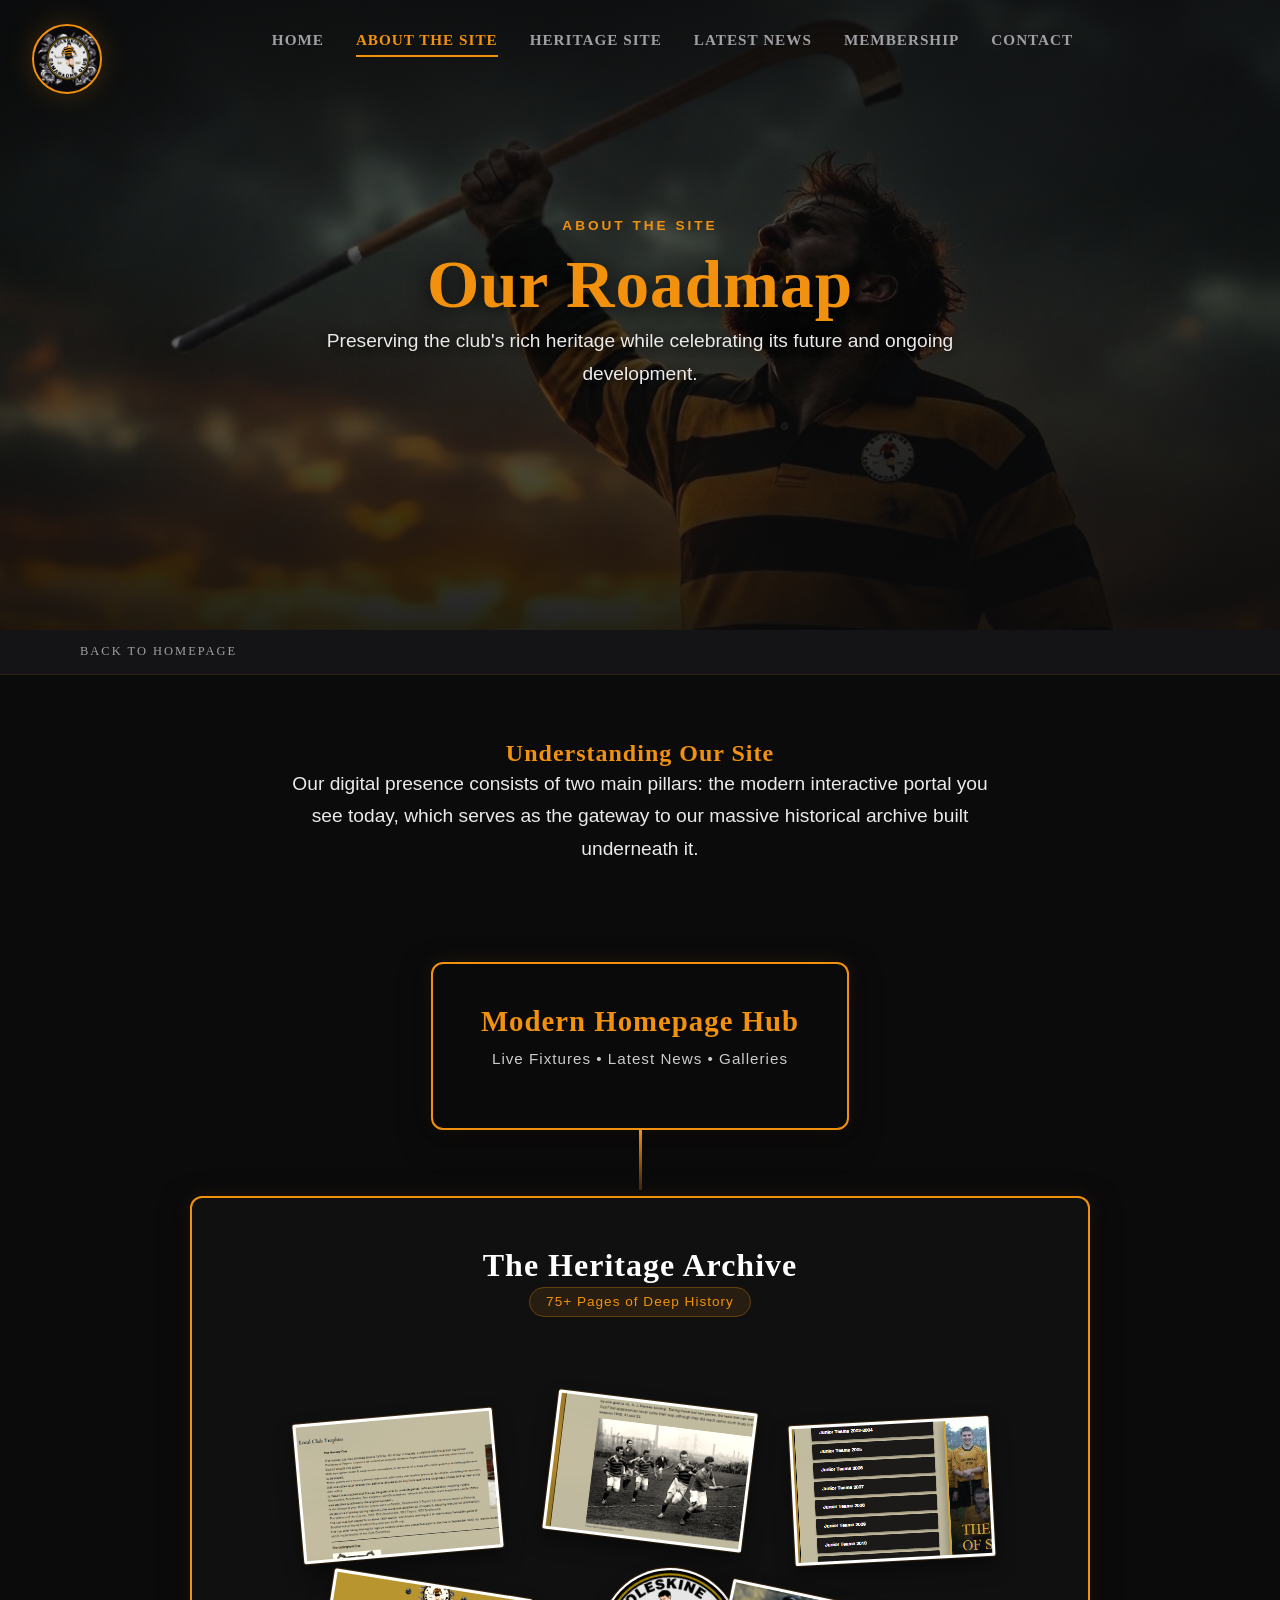
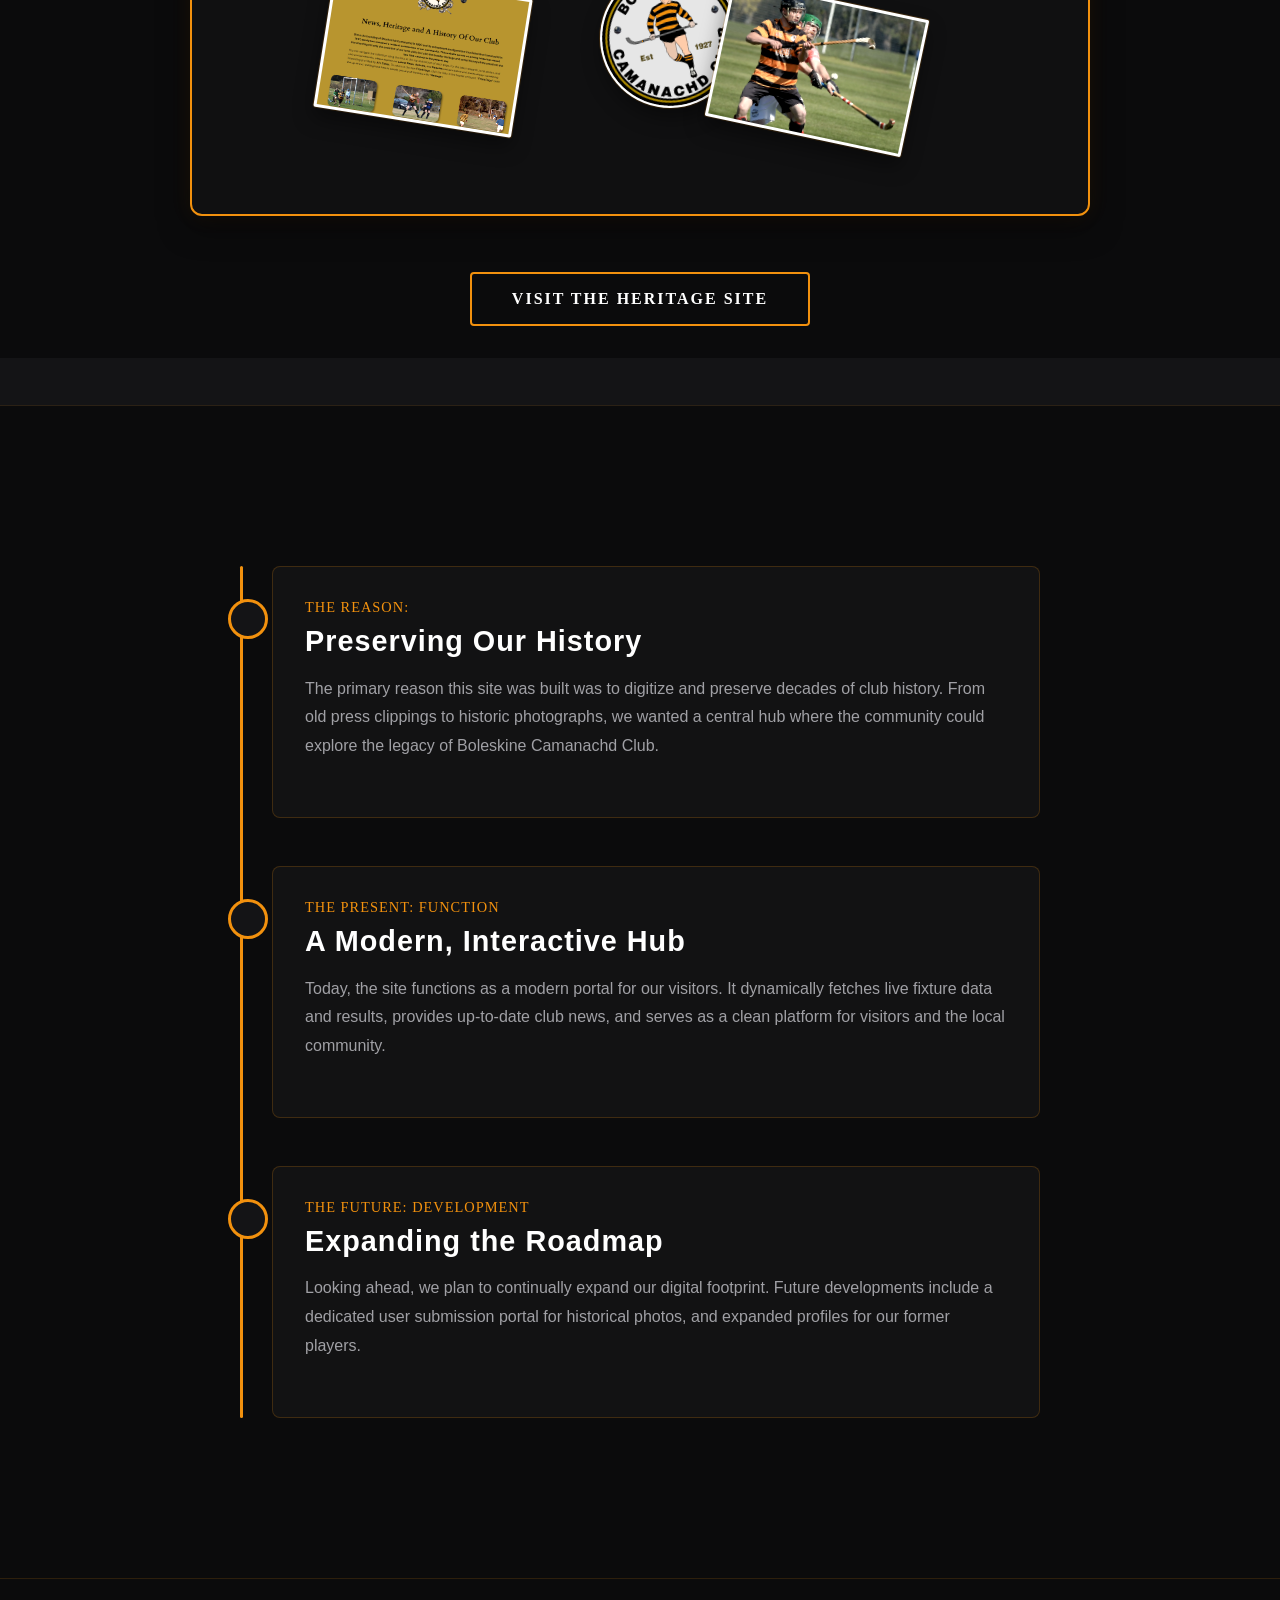
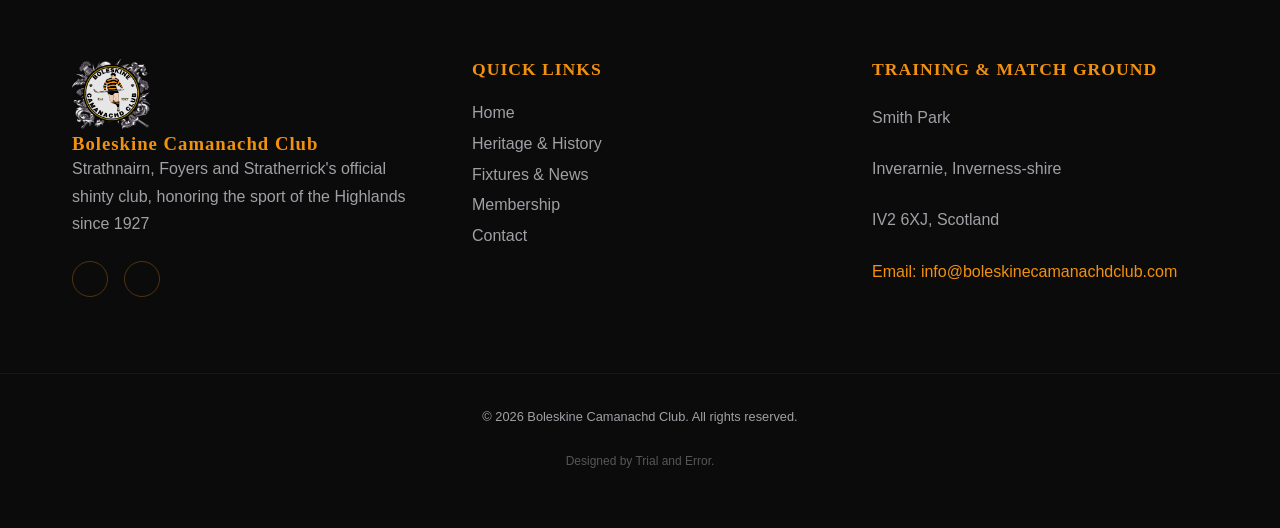
==== commit fe763a43: "Update about page: Add gold border to Heritage section, adjust timeline text, match separator height" ====
--- a/about.html
+++ b/about.html
@@ -150,7 +150,7 @@
                             <p>
                                 Today, the site functions as a modern portal for our visitors. It
                                 dynamically fetches live fixture data and results, provides up-to-date club news, and
-                                serves as an interactive platform for the current squad and local community.
+                                serves as a clean platform for visitors and the local community.
                             </p>
                         </div>
                     </div>
@@ -166,7 +166,7 @@
                             <p>
                                 Looking ahead, we plan to continually expand our digital footprint. Future developments
                                 include a dedicated user submission portal for historical photos, and expanded profiles
-                                for our legendary players.
+                                for our former players.
                             </p>
                         </div>
                     </div>
--- a/index_files/style.css
+++ b/index_files/style.css
@@ -1207,10 +1207,11 @@
 
 .arch-foundation {
     background: rgba(255, 255, 255, 0.02);
-    border: 1px solid rgba(242, 145, 14, 0.15);
+    border: 2px solid var(--color-gold);
     border-radius: 12px;
     padding: 3rem;
     margin-top: 1rem;
+    box-shadow: 0 10px 30px rgba(0, 0, 0, 0.5), 0 0 20px rgba(242, 145, 14, 0.1);
 }
 
 .arch-foundation-header {
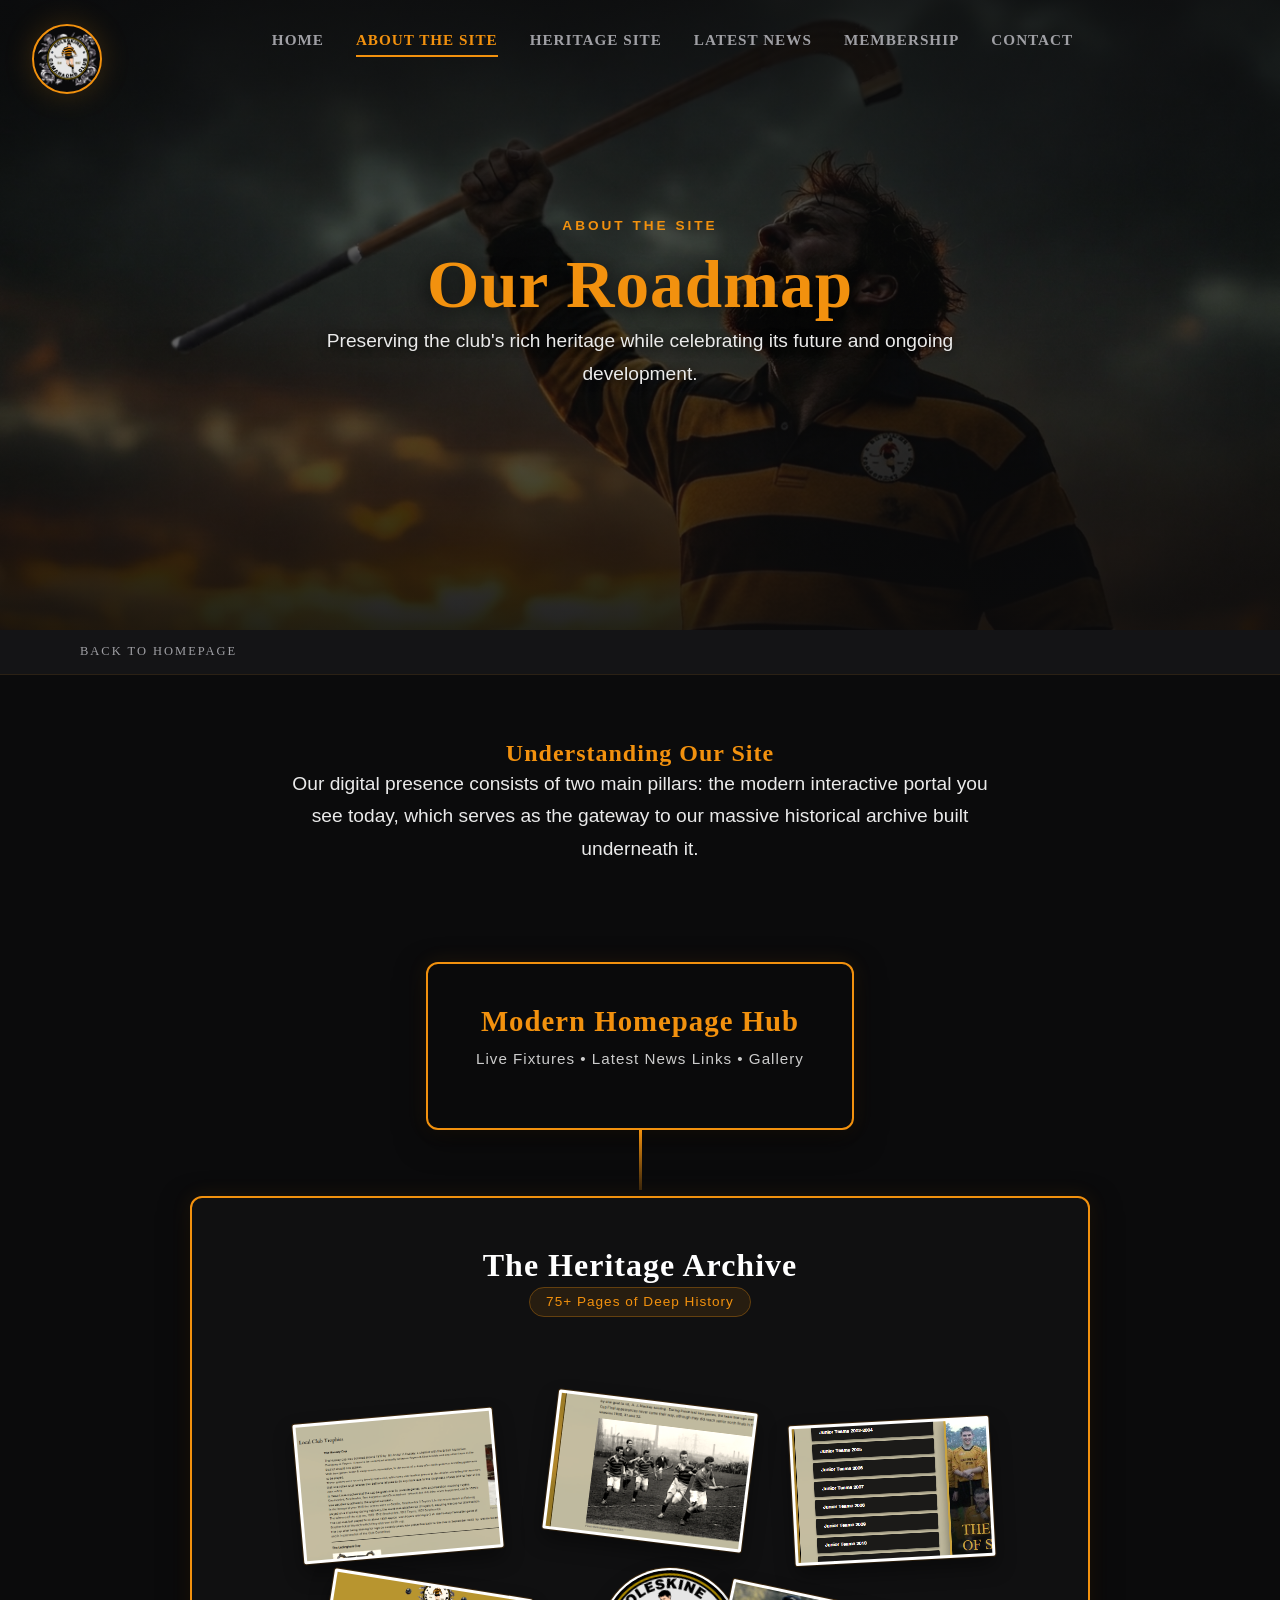
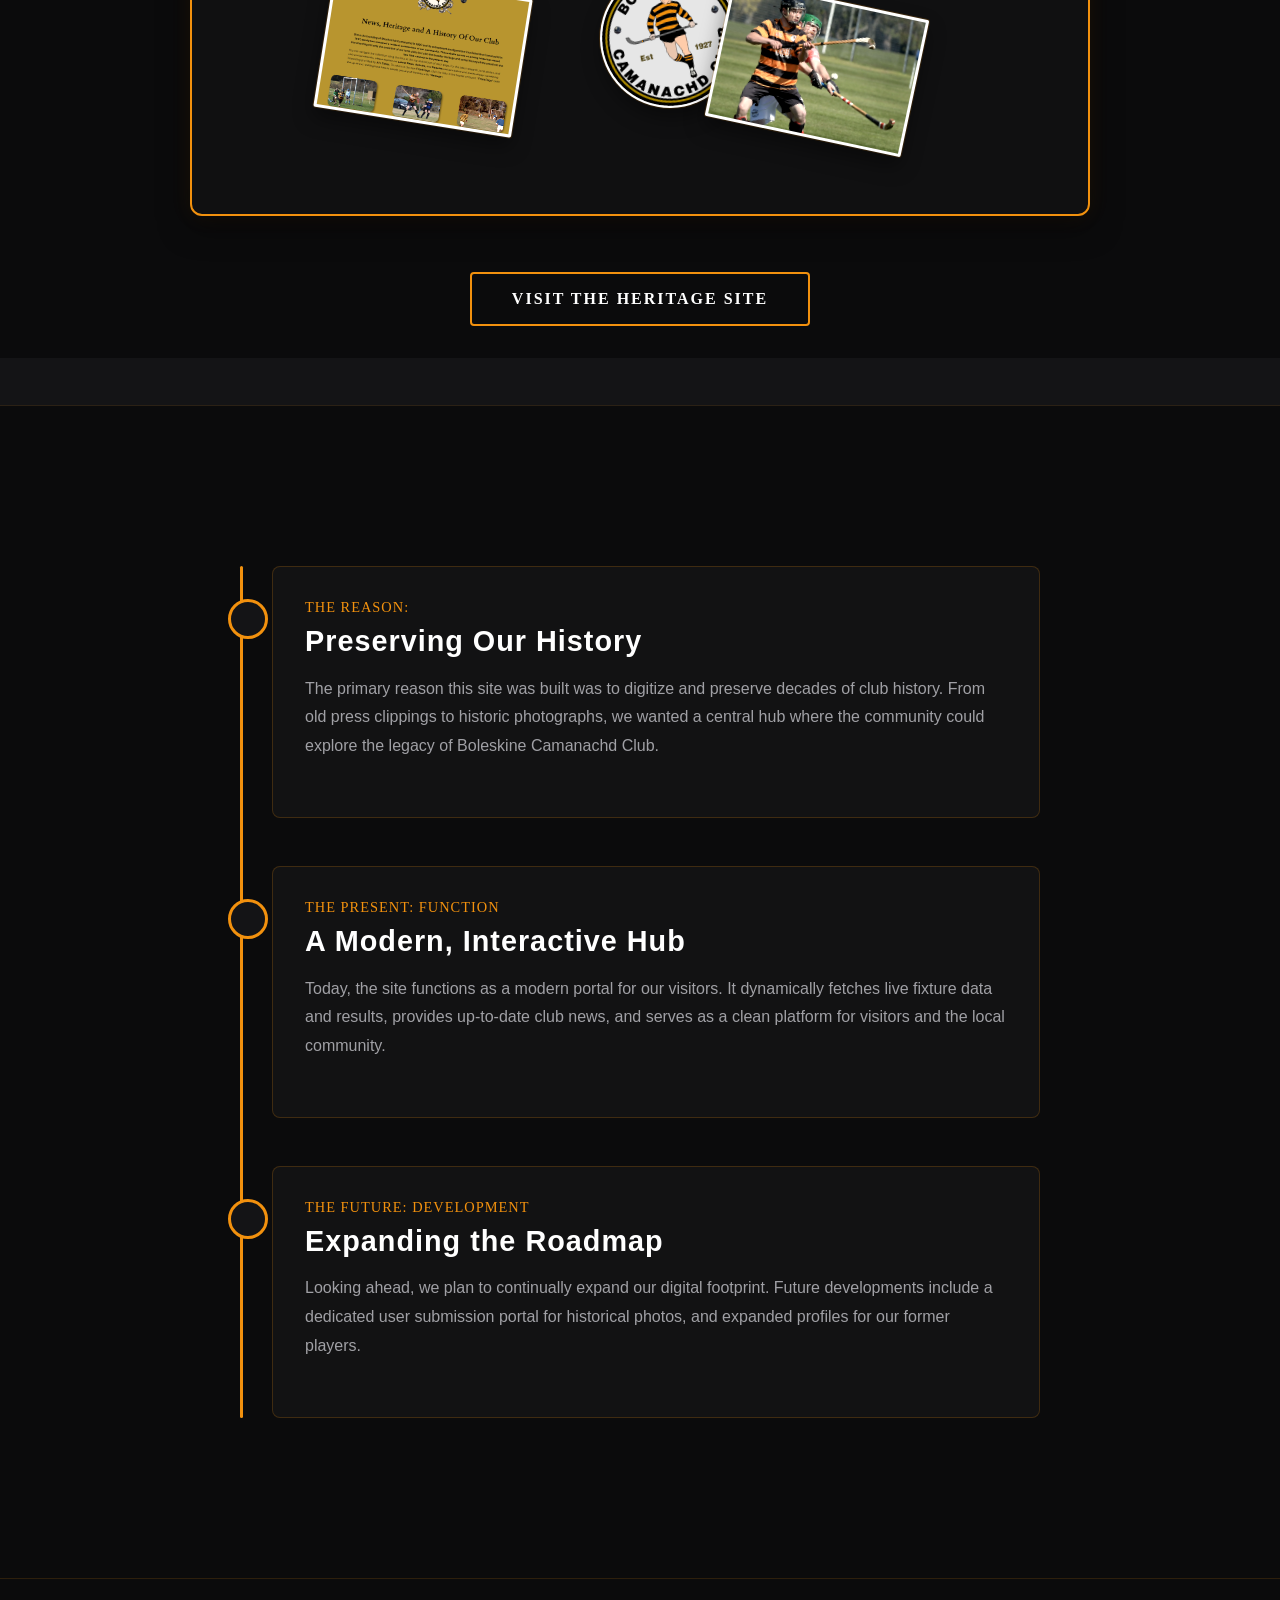
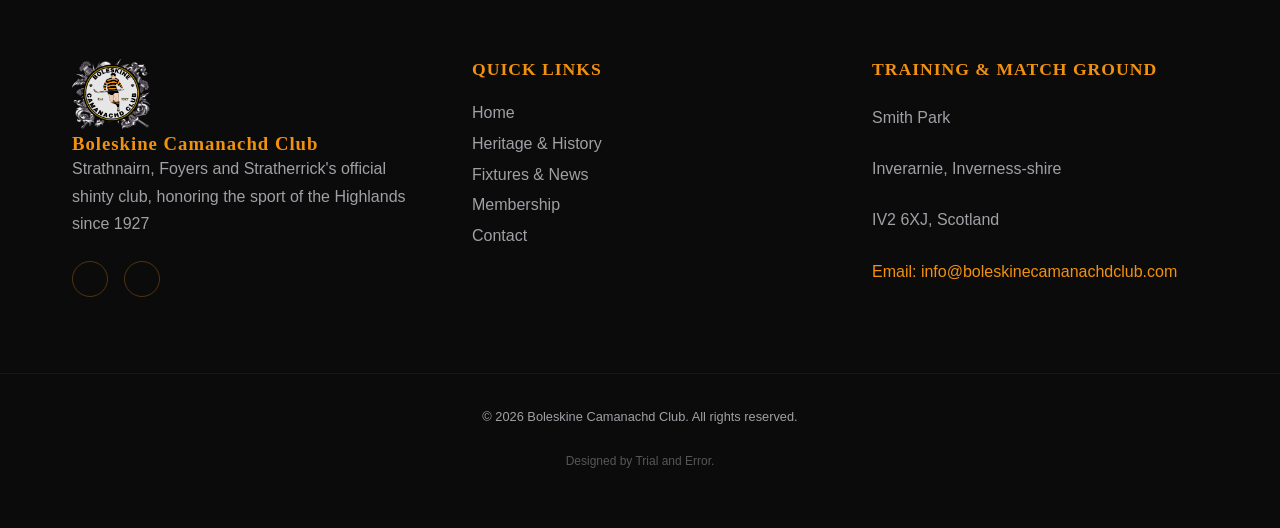
==== commit 3ed6ce78: "Update about page: Group Latest News Links text" ====
--- a/about.html
+++ b/about.html
@@ -65,7 +65,7 @@
                         <div class="arch-hub">
                             <i class="fa-solid fa-desktop mb-1"></i>
                             <h3>Modern Homepage Hub</h3>
-                            <p>Live Fixtures • Latest News • Galleries</p>
+                            <p>Live Fixtures • Latest News Links • Gallery</p>
                         </div>
                     </div>
 
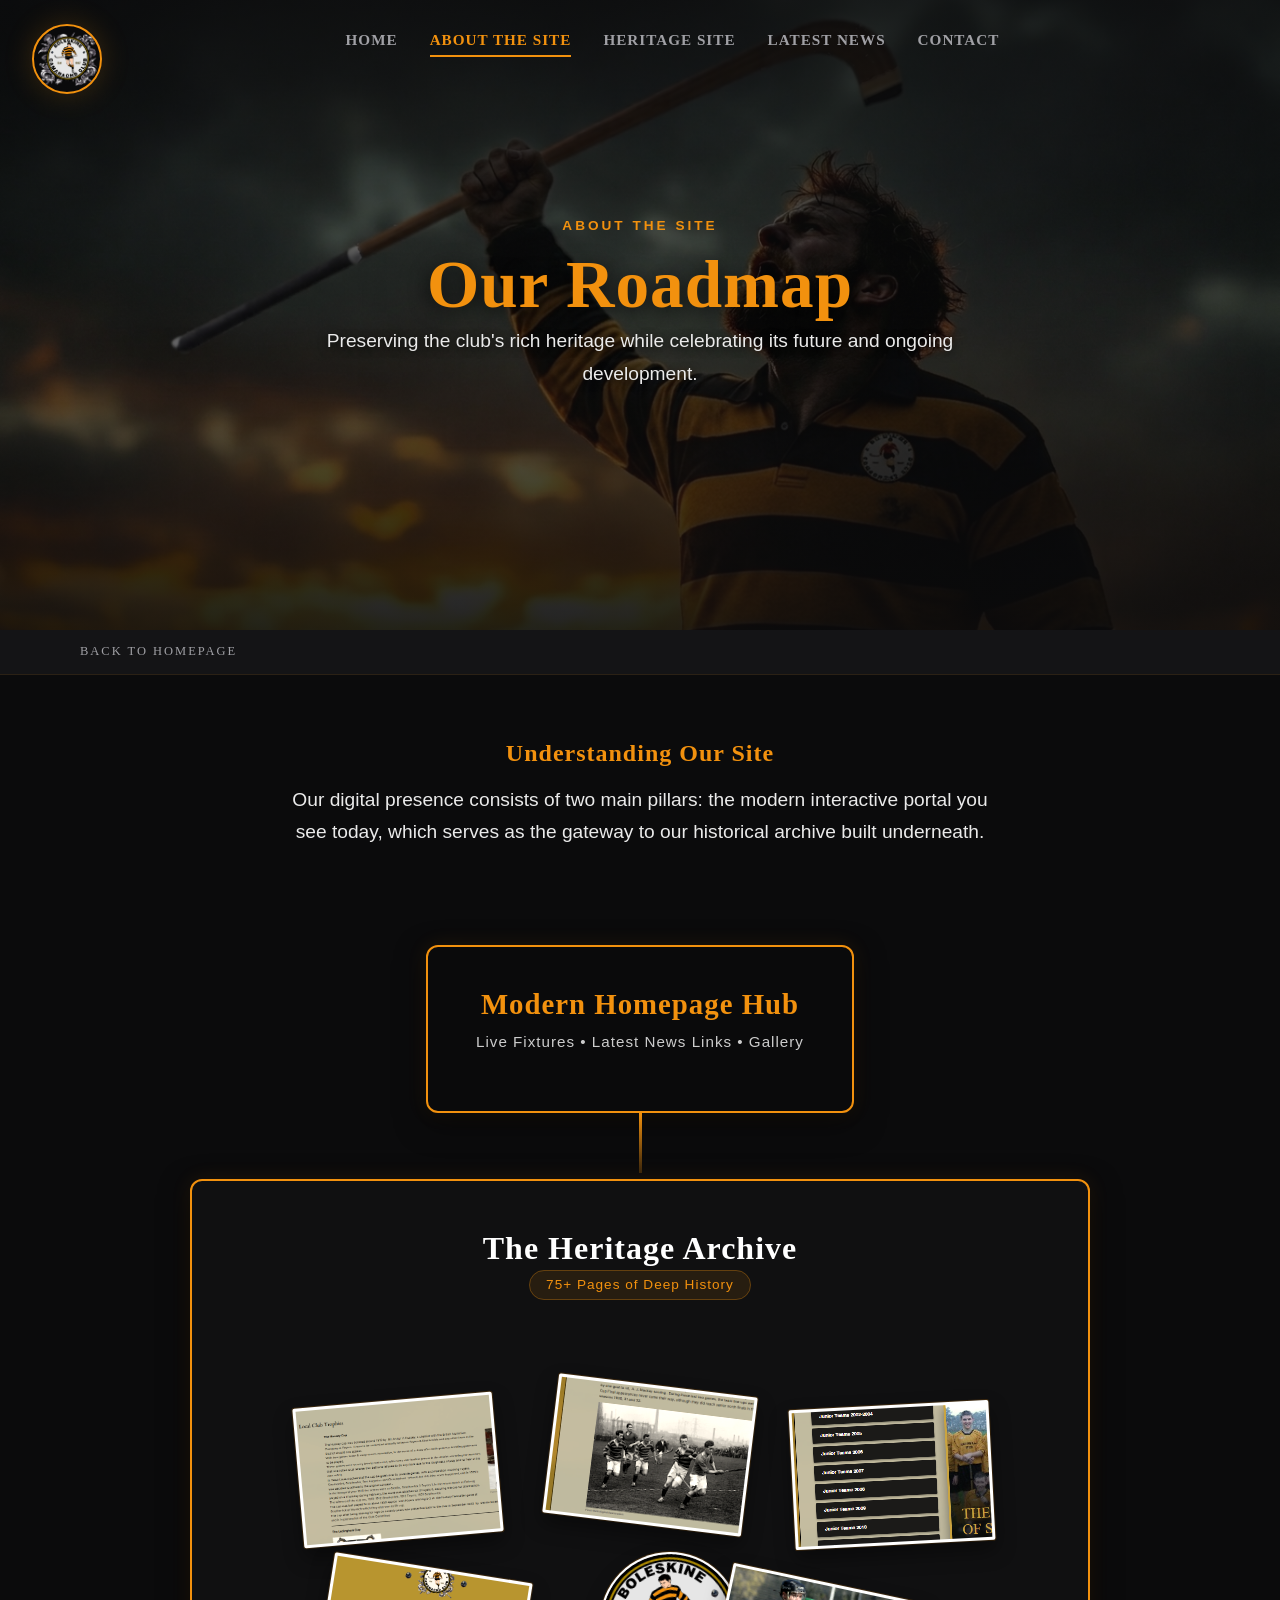
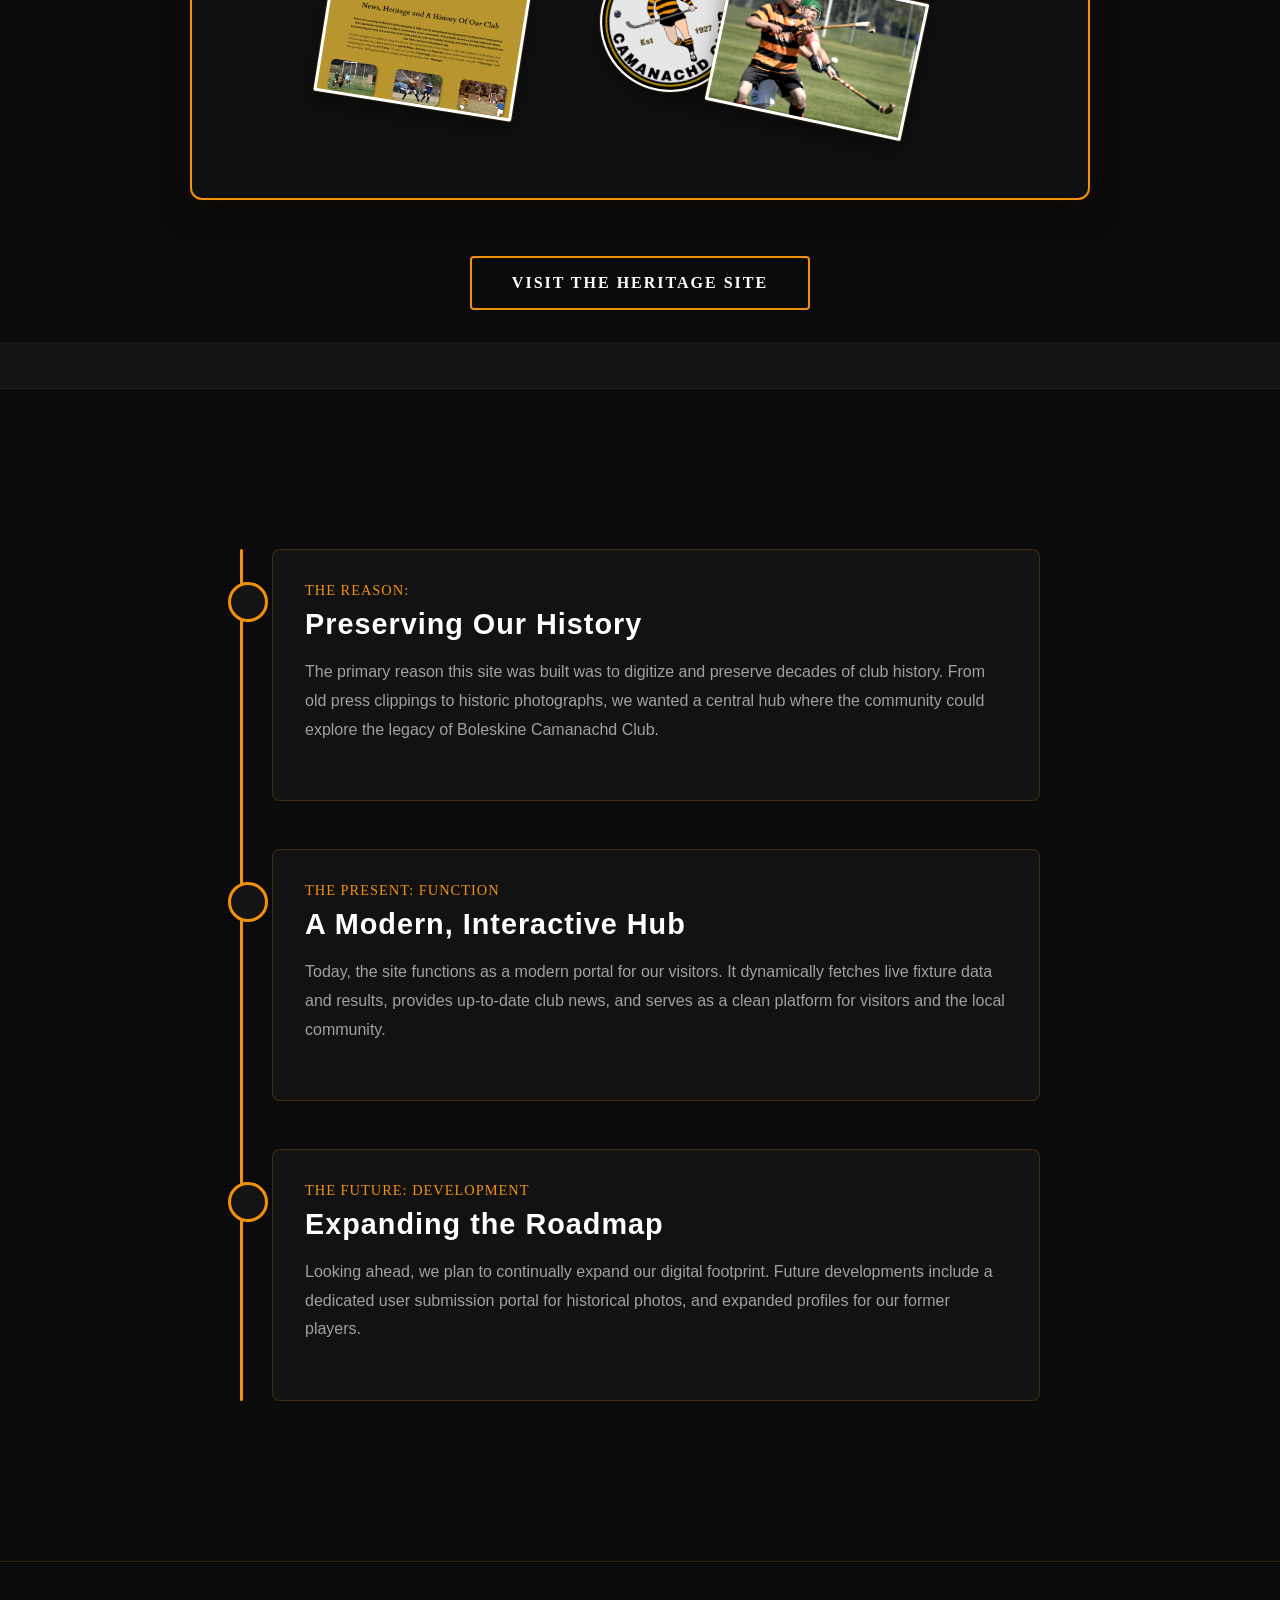
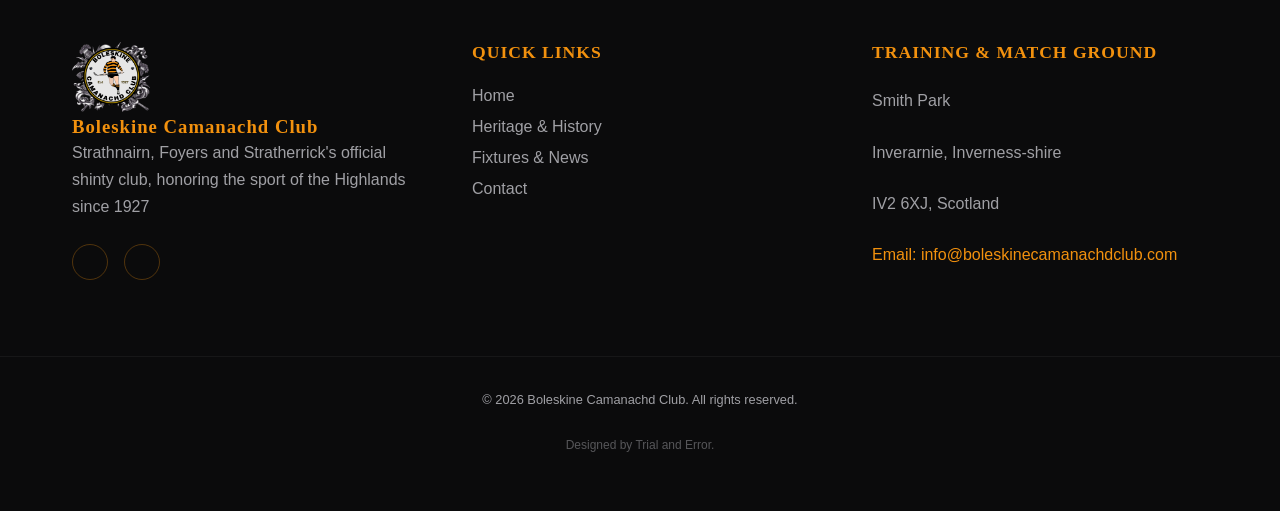
==== commit e9b7abac: "Moved inline CSS to head in about.html" ====
--- a/about.html
+++ b/about.html
@@ -16,6 +16,62 @@
     <link rel="stylesheet" href="./index_files/all.min.css">
     <!-- Stylesheet -->
     <link rel="stylesheet" href="./index_files/style.css">
+    <style>
+        .about-hero-section {
+            min-height: 70vh;
+            display: flex;
+            align-items: center;
+            justify-content: center;
+            text-align: center;
+            background-image: url('./assets/player_4_hopeful.png');
+            background-size: cover;
+            background-position: center top;
+            position: relative;
+        }
+        .about-hero-overlay {
+            position: absolute;
+            inset: 0;
+            background: linear-gradient(to bottom, rgba(11, 11, 12, 0.9) 0%, rgba(11, 11, 12, 0.6) 50%, rgba(11, 11, 12, 0.9) 100%);
+            z-index: 1;
+        }
+        .about-hero-content {
+            position: relative;
+            z-index: 2;
+            width: 100%;
+        }
+        .about-hero-title {
+            font-size: clamp(2.4rem, 6vw, 4.2rem);
+            text-shadow: 0 4px 20px rgba(0, 0, 0, 0.8);
+        }
+        .about-hero-subtitle {
+            text-shadow: 0 2px 10px rgba(0, 0, 0, 0.8);
+        }
+        .arch-section {
+            padding-top: 4rem;
+            padding-bottom: 2rem;
+        }
+        .arch-title {
+            padding-bottom: 1rem;
+        }
+        .arch-subtitle {
+            margin-bottom: 4rem;
+        }
+        .scrapbook-item-1 { --rot: -5deg; --x: -10px; --y: 10px; }
+        .scrapbook-item-2 { --rot: 7deg; --x: 10px; --y: -5px; }
+        .scrapbook-item-3 { --rot: -3deg; --x: 20px; --y: 15px; }
+        .scrapbook-item-4 { --rot: 9deg; --x: -15px; --y: 5px; }
+        .scrapbook-item-5 {
+            --rot: -12deg; --x: 30px; --y: -10px;
+            width: 140px; height: 140px; padding: 2px; border-radius: 50%;
+        }
+        .scrapbook-item-5 img {
+            object-fit: contain; filter: none; border-radius: 50%;
+        }
+        .scrapbook-item-6 { --rot: 12deg; --x: -25px; --y: 20px; }
+        .heritage-btn-container {
+            margin-top: 1.5rem;
+        }
+    </style>
 </head>
 
 <body>
@@ -25,19 +81,16 @@
     <!-- Main Content -->
     <main>
         <!-- Hero Section -->
-        <section class="content-section"
-            style="min-height: 70vh; display: flex; align-items: center; justify-content: center; text-align: center; background-image: url('./assets/player_4_hopeful.png'); background-size: cover; background-position: center top; position: relative;">
+        <section class="content-section about-hero-section">
             <!-- Dark gradient overlay for text readability -->
-            <div
-                style="position: absolute; inset: 0; background: linear-gradient(to bottom, rgba(11, 11, 12, 0.9) 0%, rgba(11, 11, 12, 0.6) 50%, rgba(11, 11, 12, 0.9) 100%); z-index: 1;">
-            </div>
-
-            <div class="container" style="position: relative; z-index: 2; width: 100%;">
+            <div class="about-hero-overlay">
+            </div>
+
+            <div class="container about-hero-content">
                 <span class="section-badge mx-auto">About the Site</span>
-                <h1 class="font-cinzel text-gold mt-2"
-                    style="font-size: clamp(2.4rem, 6vw, 4.2rem); text-shadow: 0 4px 20px rgba(0, 0, 0, 0.8);">Our
+                <h1 class="font-cinzel text-gold mt-2 about-hero-title">Our
                     Roadmap</h1>
-                <p class="lead max-width-700 mt-2 mx-auto" style="text-shadow: 0 2px 10px rgba(0, 0, 0, 0.8);">
+                <p class="lead max-width-700 mt-2 mx-auto about-hero-subtitle">
                     Preserving the club's rich heritage while celebrating its future and ongoing development.
                 </p>
             </div>
@@ -51,12 +104,12 @@
         </div>
 
         <!-- Site Architecture Map Section -->
-        <section class="content-section" style="padding-top: 4rem; padding-bottom: 2rem;">
+        <section class="content-section arch-section">
             <div class="container text-center">
-                <h2 class="font-cinzel text-gold">Understanding Our Site</h2>
-                <p class="lead max-width-700 mx-auto" style="margin-bottom: 4rem;">
+                <h2 class="font-cinzel text-gold arch-title">Understanding Our Site</h2>
+                <p class="lead max-width-700 mx-auto arch-subtitle">
                     Our digital presence consists of two main pillars: the modern interactive portal you see today,
-                    which serves as the gateway to our massive historical archive built underneath it.
+                    which serves as the gateway to our historical archive built underneath.
                 </p>
 
                 <div class="site-architecture-map">
@@ -83,29 +136,29 @@
                             <span class="badge">75+ Pages of Deep History</span>
                         </div>
                         <div class="scrapbook-gallery">
-                            <div class="scrapbook-item" style="--rot: -5deg; --x: -10px; --y: 10px;">
+                            <div class="scrapbook-item scrapbook-item-1">
                                 <img src="assets/Screenshot%202026-08-30%20141505.png" alt="Heritage Trophy">
                             </div>
-                            <div class="scrapbook-item" style="--rot: 7deg; --x: 10px; --y: -5px;">
+                            <div class="scrapbook-item scrapbook-item-2">
                                 <img src="assets/Screenshot%202026-08-30%20141334.png" alt="Heritage Junior Teams">
                             </div>
-                            <div class="scrapbook-item" style="--rot: -3deg; --x: 20px; --y: 15px;">
+                            <div class="scrapbook-item scrapbook-item-3">
                                 <img src="assets/Screenshot%202026-08-30%20141249.png" alt="Heritage Home">
                             </div>
-                            <div class="scrapbook-item" style="--rot: 9deg; --x: -15px; --y: 5px;">
+                            <div class="scrapbook-item scrapbook-item-4">
                                 <img src="assets/Screenshot%202026-08-30%20141142.png" alt="Heritage Final 1928">
                             </div>
-                            <div class="scrapbook-item" style="--rot: -12deg; --x: 30px; --y: -10px; width: 140px; height: 140px; padding: 2px; border-radius: 50%;">
-                                <img src="assets/Round-Badge300.png" alt="Heritage Icon 1" style="object-fit: contain; filter: none; border-radius: 50%;">
-                            </div>
-                            <div class="scrapbook-item" style="--rot: 12deg; --x: -25px; --y: 20px;">
+                            <div class="scrapbook-item scrapbook-item-5">
+                                <img src="assets/Round-Badge300.png" alt="Heritage Icon 1">
+                            </div>
+                            <div class="scrapbook-item scrapbook-item-6">
                                 <img src="assets/BoleskineVInverness.jpg" alt="Heritage Action Shot">
                             </div>
                         </div>
                     </div>
                 </div>
 
-                <div style="margin-top: 1.5rem;">
+                <div class="heritage-btn-container">
                     <a href="heritage/" class="btn btn-gold btn-outline btn-lg text-white">Visit The Heritage Site</a>
                 </div>
             </div>
--- a/index_files/style.css
+++ b/index_files/style.css
@@ -640,9 +640,10 @@
 .marquee-track {
     display: flex;
     white-space: nowrap;
-    animation: marquee-scroll 30s linear infinite;
+    animation: marquee-scroll 60s linear infinite;
     gap: 1.5rem;
     padding-left: 0.75rem;
+    padding-right: 0.75rem;
 }
 
 .marquee-track:hover {
@@ -776,14 +777,21 @@
     overflow: hidden;
 }
 
-.card-img-wrapper img {
+.card-img-wrapper img,
+.card-img-wrapper iframe.map-iframe {
     width: 100%;
     height: 100%;
     object-fit: cover;
     transition: transform 0.8s cubic-bezier(0.25, 1, 0.5, 1);
 }
 
-.news-card:hover .card-img-wrapper img {
+.card-img-wrapper iframe.map-iframe {
+    border: 0;
+    pointer-events: none;
+}
+
+.news-card:hover .card-img-wrapper img,
+.news-card:hover .card-img-wrapper iframe.map-iframe {
     transform: scale(1.08);
 }
 
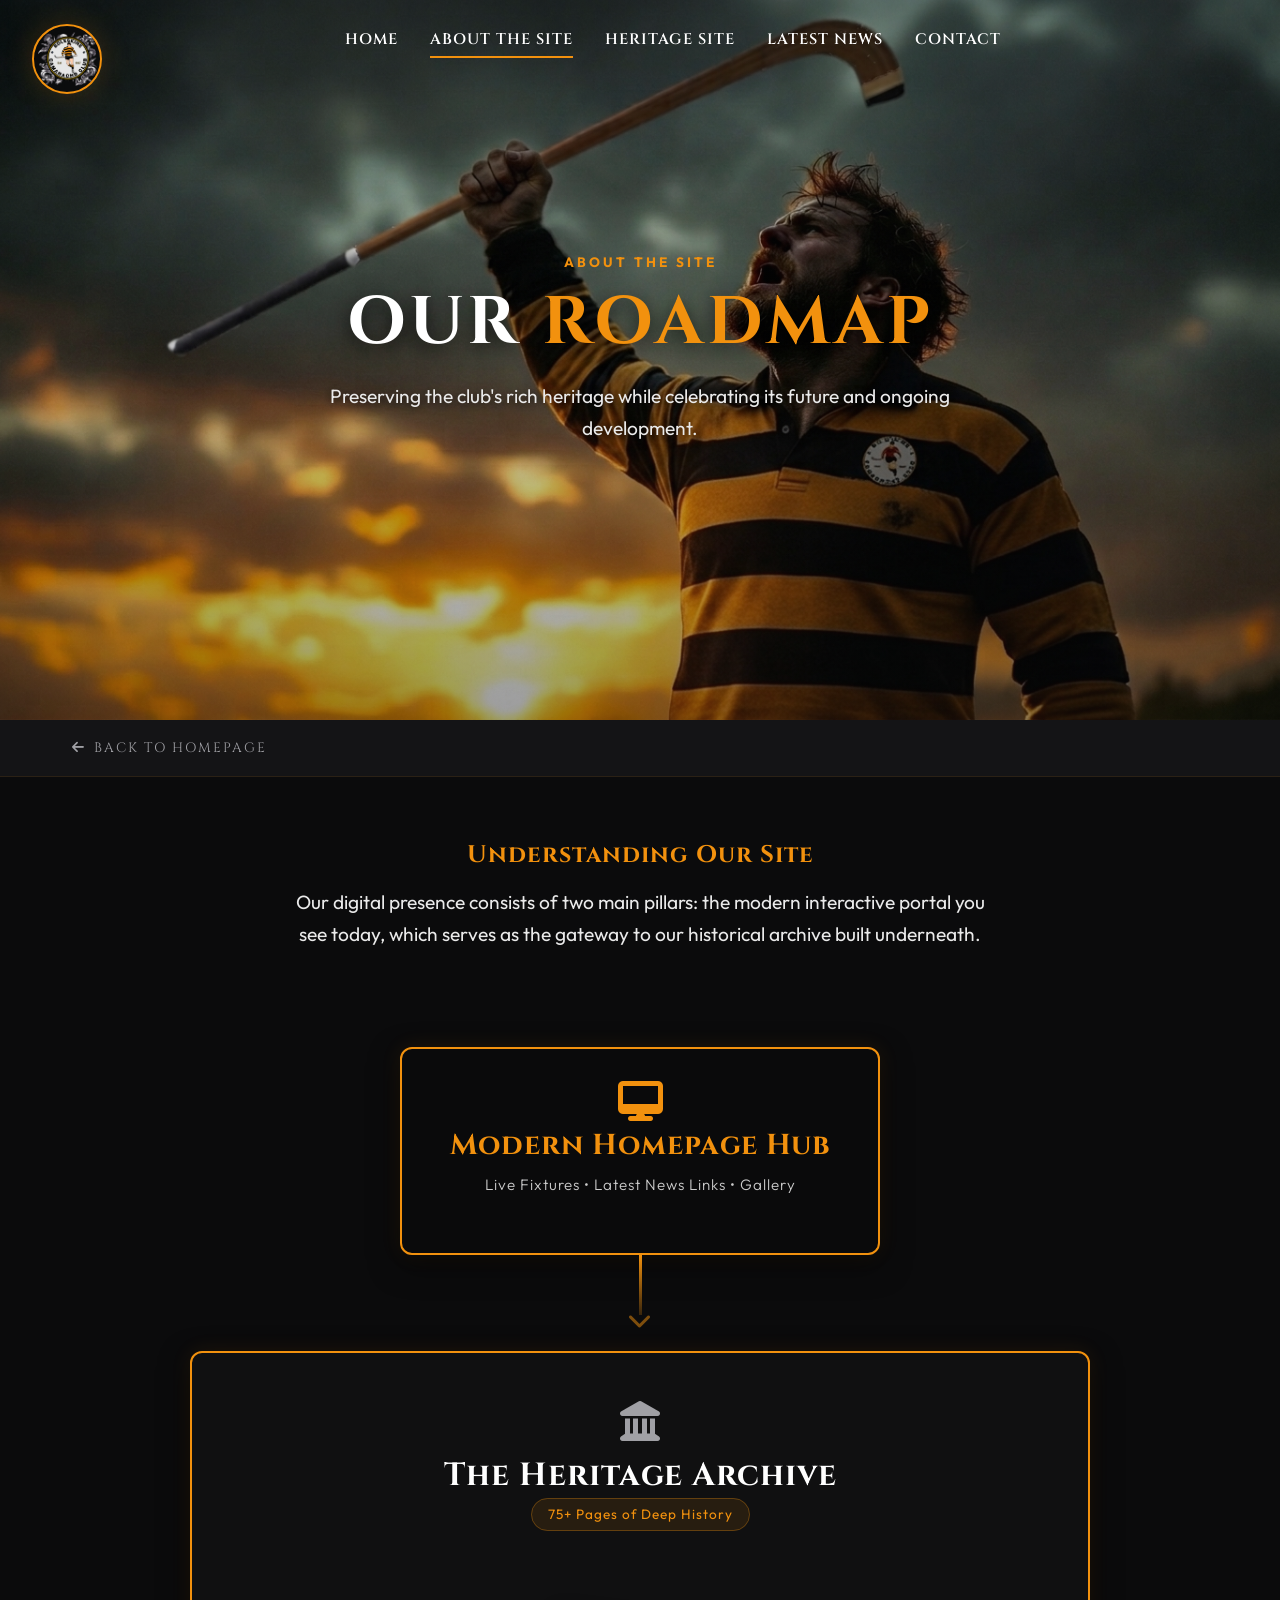
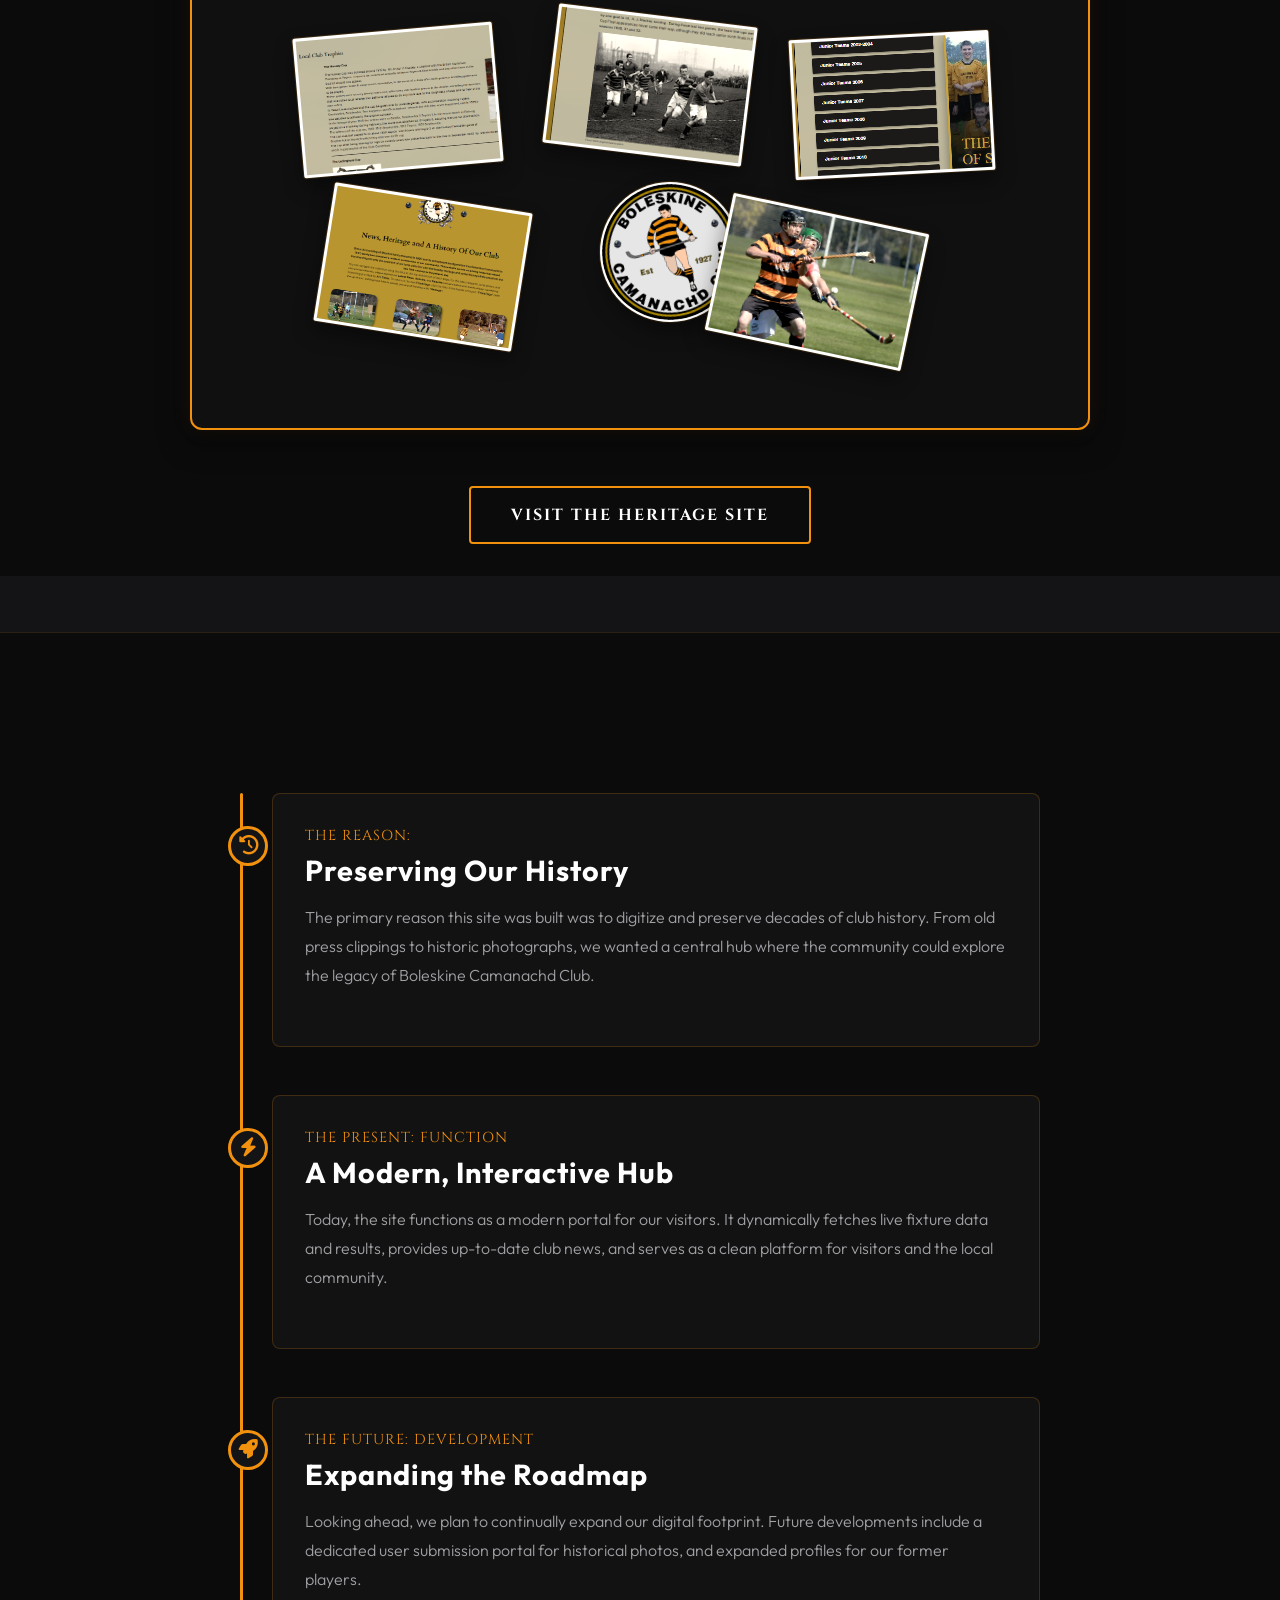
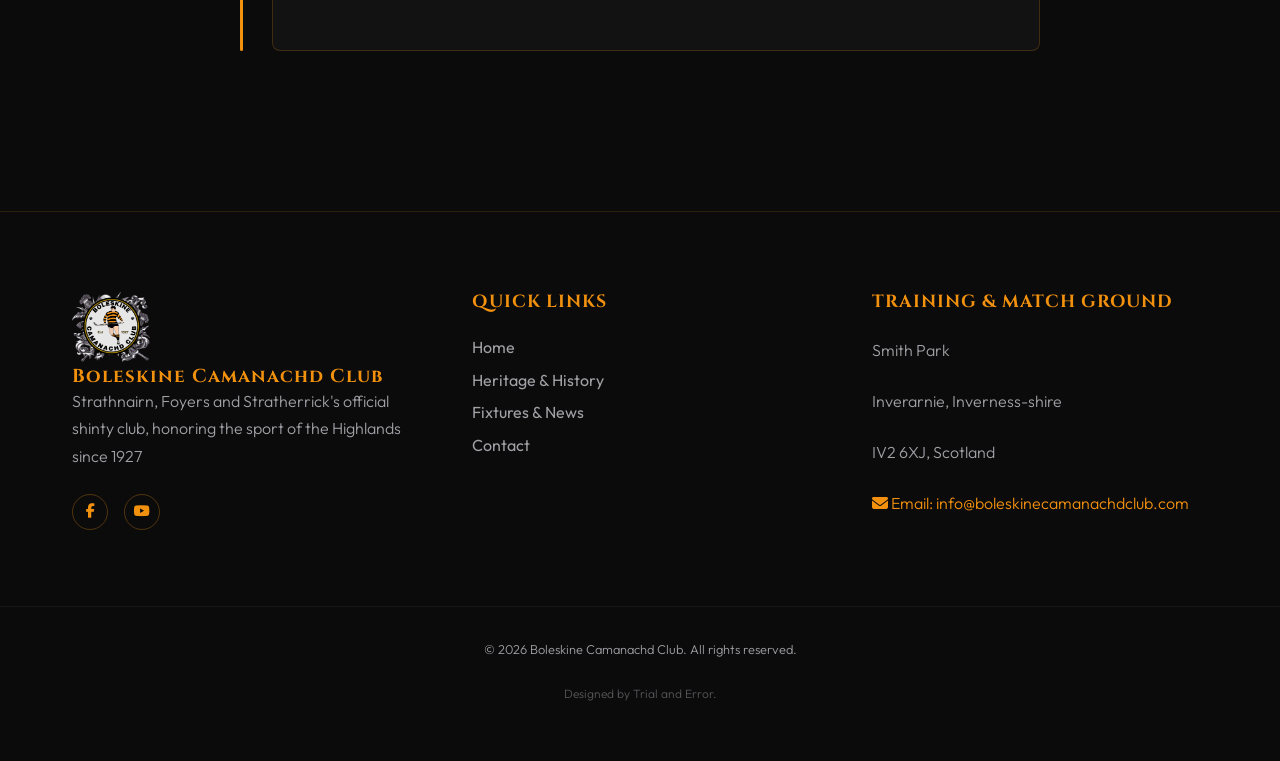
==== commit 49b897f8: "Update layout, remove redundant CSS, migrate to CDN fonts/icons, and refine map card" ====
--- a/about.html
+++ b/about.html
@@ -11,14 +11,14 @@
     <!-- Google Fonts -->
     <link rel="preconnect" href="https://fonts.googleapis.com/">
     <link rel="preconnect" href="https://fonts.gstatic.com/" crossorigin="">
-    <link href="./index_files/css2" rel="stylesheet">
+    <link href="https://fonts.googleapis.com/css2?family=Cinzel:wght@400;700;900&family=Outfit:wght@300;400;600&display=swap" rel="stylesheet">
     <!-- FontAwesome for Icons -->
-    <link rel="stylesheet" href="./index_files/all.min.css">
+    <link rel="stylesheet" href="https://cdnjs.cloudflare.com/ajax/libs/font-awesome/6.5.0/css/all.min.css">
     <!-- Stylesheet -->
-    <link rel="stylesheet" href="./index_files/style.css">
+    <link rel="stylesheet" href="./css/style.css">
     <style>
         .about-hero-section {
-            min-height: 70vh;
+            min-height: 80vh;
             display: flex;
             align-items: center;
             justify-content: center;
@@ -28,46 +28,105 @@
             background-position: center top;
             position: relative;
         }
+
         .about-hero-overlay {
             position: absolute;
             inset: 0;
-            background: linear-gradient(to bottom, rgba(11, 11, 12, 0.9) 0%, rgba(11, 11, 12, 0.6) 50%, rgba(11, 11, 12, 0.9) 100%);
+            /* Lighter gradient (was 0.9, 0.6, 0.9) */
+            background: linear-gradient(to bottom, rgba(11, 11, 12, 0.4) 0%, rgba(11, 11, 12, 0.2) 50%, rgba(11, 11, 12, 0.4) 100%);
             z-index: 1;
         }
+
         .about-hero-content {
             position: relative;
             z-index: 2;
             width: 100%;
-        }
+            animation: fadeInUp 1s cubic-bezier(0.25, 1, 0.5, 1) both;
+        }
+
+        @keyframes fadeInUp {
+            from {
+                opacity: 0;
+                transform: translateY(30px);
+            }
+
+            to {
+                opacity: 1;
+                transform: translateY(0);
+            }
+        }
+
         .about-hero-title {
             font-size: clamp(2.4rem, 6vw, 4.2rem);
+            text-transform: uppercase;
+            letter-spacing: 4px;
+            margin-bottom: 1rem;
             text-shadow: 0 4px 20px rgba(0, 0, 0, 0.8);
         }
+
         .about-hero-subtitle {
             text-shadow: 0 2px 10px rgba(0, 0, 0, 0.8);
         }
+
         .arch-section {
             padding-top: 4rem;
             padding-bottom: 2rem;
         }
+
         .arch-title {
             padding-bottom: 1rem;
         }
+
         .arch-subtitle {
             margin-bottom: 4rem;
         }
-        .scrapbook-item-1 { --rot: -5deg; --x: -10px; --y: 10px; }
-        .scrapbook-item-2 { --rot: 7deg; --x: 10px; --y: -5px; }
-        .scrapbook-item-3 { --rot: -3deg; --x: 20px; --y: 15px; }
-        .scrapbook-item-4 { --rot: 9deg; --x: -15px; --y: 5px; }
+
+        .scrapbook-item-1 {
+            --rot: -5deg;
+            --x: -10px;
+            --y: 10px;
+        }
+
+        .scrapbook-item-2 {
+            --rot: 7deg;
+            --x: 10px;
+            --y: -5px;
+        }
+
+        .scrapbook-item-3 {
+            --rot: -3deg;
+            --x: 20px;
+            --y: 15px;
+        }
+
+        .scrapbook-item-4 {
+            --rot: 9deg;
+            --x: -15px;
+            --y: 5px;
+        }
+
         .scrapbook-item-5 {
-            --rot: -12deg; --x: 30px; --y: -10px;
-            width: 140px; height: 140px; padding: 2px; border-radius: 50%;
-        }
+            --rot: -12deg;
+            --x: 30px;
+            --y: -10px;
+            width: 140px;
+            height: 140px;
+            padding: 2px;
+            border-radius: 50%;
+        }
+
         .scrapbook-item-5 img {
-            object-fit: contain; filter: none; border-radius: 50%;
-        }
-        .scrapbook-item-6 { --rot: 12deg; --x: -25px; --y: 20px; }
+            object-fit: contain;
+            filter: none;
+            border-radius: 50%;
+        }
+
+        .scrapbook-item-6 {
+            --rot: 12deg;
+            --x: -25px;
+            --y: 20px;
+        }
+
         .heritage-btn-container {
             margin-top: 1.5rem;
         }
@@ -88,7 +147,7 @@
 
             <div class="container about-hero-content">
                 <span class="section-badge mx-auto">About the Site</span>
-                <h1 class="font-cinzel text-gold mt-2 about-hero-title">Our
+                <h1 class="font-cinzel text-gold mt-2 about-hero-title"><span class="text-white">Our</span>
                     Roadmap</h1>
                 <p class="lead max-width-700 mt-2 mx-auto about-hero-subtitle">
                     Preserving the club's rich heritage while celebrating its future and ongoing development.
--- a/css/style.css
+++ b/css/style.css
@@ -0,0 +1,1426 @@
+/* Core Design System Variables */
+:root {
+    --color-black: #0B0B0C;
+    --color-charcoal: #141416;
+    --color-gold: #F2910E;
+    --color-gold-hover: #C5720A;
+    --color-gold-light: #FDDBB4;
+    --color-gold-rgb: 242, 145, 14;
+    --color-text: #EAEAEA;
+    --color-text-muted: #A0A0A5;
+    --font-title: 'Cinzel', serif;
+    --font-body: 'Outfit', sans-serif;
+    --transition-smooth: all 0.5s cubic-bezier(0.25, 1, 0.5, 1);
+    --transition-quick: all 0.2s ease;
+}
+
+/* Reset & Base Styles */
+* {
+    margin: 0;
+    padding: 0;
+    box-sizing: border-box;
+}
+
+html {
+    scroll-behavior: smooth;
+    background-color: var(--color-black);
+    color: var(--color-text);
+    font-family: var(--font-body);
+    font-size: 16px;
+    overflow-x: hidden;
+}
+
+body {
+    min-height: 100vh;
+    display: flex;
+    flex-direction: column;
+    overflow-x: hidden;
+}
+
+/* Typography Utility */
+.font-cinzel {
+    font-family: var(--font-title);
+}
+
+.font-body {
+    font-family: var(--font-body);
+}
+
+.text-gold {
+    color: var(--color-gold) !important;
+}
+
+.text-white {
+    color: #ffffff !important;
+}
+
+.text-white {
+    color: #ffffff !important;
+}
+
+.text-gray {
+    color: var(--color-text-muted) !important;
+}
+
+h1,
+h2,
+h3,
+h4,
+h5,
+h6 {
+    color: #ffffff;
+    font-weight: 700;
+    line-height: 1.2;
+    letter-spacing: 1px;
+}
+
+p {
+    font-weight: 300;
+    line-height: 1.7;
+    color: var(--color-text-muted);
+    margin-bottom: 1.5rem;
+}
+
+.lead {
+    font-size: 1.2rem;
+    font-weight: 400;
+    color: var(--color-text);
+}
+
+a {
+    color: inherit;
+    text-decoration: none;
+    transition: var(--transition-quick);
+}
+
+.footer-email-link {
+    color: var(--color-gold);
+}
+
+.footer-email-link:hover {
+    color: var(--color-text-muted);
+}
+
+/* Layout Elements */
+.container {
+    width: 100%;
+    max-width: 1200px;
+    margin: 0 auto;
+    padding: 0 2rem;
+}
+
+.grid {
+    display: grid;
+    gap: 2.5rem;
+}
+
+.grid-2-col {
+    grid-template-columns: repeat(2, 1fr);
+}
+
+.grid-3-col {
+    grid-template-columns: repeat(3, 1fr);
+}
+
+.grid-4-col {
+    grid-template-columns: repeat(4, 1fr);
+}
+
+.align-center {
+    align-items: center;
+}
+
+.justify-center {
+    justify-content: center;
+}
+
+.text-center {
+    text-align: center;
+}
+
+.relative-z {
+    position: relative;
+    z-index: 2;
+}
+
+.max-width-700 {
+    max-width: 700px;
+    margin-left: auto;
+    margin-right: auto;
+}
+
+.mt-3 {
+    margin-top: 1.5rem;
+}
+
+.mb-5 {
+    margin-bottom: 3rem;
+}
+
+.w-100 {
+    width: 100%;
+}
+
+/* Buttons */
+.btn {
+    display: inline-flex;
+    align-items: center;
+    justify-content: center;
+    padding: 0.8rem 2rem;
+    font-family: var(--font-title);
+    font-weight: 700;
+    font-size: 0.9rem;
+    letter-spacing: 2px;
+    text-transform: uppercase;
+    border-radius: 4px;
+    cursor: pointer;
+    transition: var(--transition-smooth);
+    border: 2px solid transparent;
+}
+
+.btn-sm {
+    padding: 0.5rem 1.2rem;
+    font-size: 0.8rem;
+}
+
+.btn-xs {
+    padding: 0.4rem 1rem;
+    font-size: 0.75rem;
+    letter-spacing: 1px;
+}
+
+.btn-lg {
+    padding: 1rem 2.5rem;
+    font-size: 1rem;
+}
+
+.btn-gold {
+    background-color: var(--color-gold);
+    color: var(--color-black);
+    border-color: var(--color-gold);
+}
+
+.btn-gold:hover {
+    background-color: var(--color-gold-hover);
+    border-color: var(--color-gold-hover);
+    color: var(--color-black);
+    transform: translateY(-2px);
+    box-shadow: 0 4px 15px rgba(242, 145, 14, 0.4);
+}
+
+.btn-gold.btn-outline {
+    background-color: transparent;
+    color: var(--color-gold);
+    border-color: var(--color-gold);
+}
+
+.btn-gold.btn-outline:hover {
+    background-color: var(--color-gold);
+    border-color: var(--color-gold);
+    color: var(--color-black);
+    box-shadow: 0 4px 15px rgba(242, 145, 14, 0.3);
+    transform: translateY(-2px);
+}
+
+/* Sections badges */
+.section-badge {
+    display: inline-block;
+    color: var(--color-gold);
+    font-size: 0.85rem;
+    font-weight: 700;
+    letter-spacing: 3px;
+    text-transform: uppercase;
+    margin-bottom: 0.75rem;
+}
+
+.section-title {
+    font-size: 2.5rem;
+    margin-bottom: 1.5rem;
+}
+
+.accent-line {
+    width: 60px;
+    height: 3px;
+    background-color: var(--color-gold);
+    margin-bottom: 2rem;
+}
+
+.accent-line.center {
+    margin-left: auto;
+    margin-right: auto;
+}
+
+/* Dynamic Logo Container Styles */
+#dynamic-logo-container {
+    position: fixed;
+    z-index: 1100;
+    pointer-events: none;
+    transition: transform 0.8s cubic-bezier(0.25, 1, 0.5, 1),
+        width 0.8s cubic-bezier(0.25, 1, 0.5, 1),
+        height 0.8s cubic-bezier(0.25, 1, 0.5, 1),
+        top 0.8s cubic-bezier(0.25, 1, 0.5, 1),
+        left 0.8s cubic-bezier(0.25, 1, 0.5, 1),
+        opacity 0.5s ease;
+}
+
+/* Initial top-left position during landing (does not cover hero text) */
+#dynamic-logo-container.logo-center {
+    top: 1.5rem;
+    left: 2rem;
+    transform: none;
+    width: 70px;
+    height: 70px;
+}
+
+/* Docked in the navbar state */
+#dynamic-logo-container.logo-docked {
+    position: absolute;
+    top: 50%;
+    left: 2rem;
+    transform: translateY(-50%);
+    width: 65px;
+    height: 65px;
+    pointer-events: auto;
+}
+
+.logo-wrapper {
+    position: relative;
+    width: 100%;
+    height: 100%;
+    border-radius: 50%;
+    overflow: hidden;
+    background-color: rgba(11, 11, 12, 0.8);
+    border: 2px solid var(--color-gold);
+    box-shadow: 0 0 30px rgba(242, 145, 14, 0.2);
+    display: flex;
+    align-items: center;
+    justify-content: center;
+    padding: 5%;
+}
+
+#dynamic-logo {
+    max-width: 100%;
+    max-height: 100%;
+    object-fit: contain;
+}
+
+/* Logo Shimmer sweep effect */
+.logo-wrapper::after {
+    content: '';
+    position: absolute;
+    top: 0;
+    left: -150%;
+    width: 100%;
+    height: 100%;
+    background: linear-gradient(to right,
+            rgba(255, 255, 255, 0) 0%,
+            rgba(242, 145, 14, 0.3) 50%,
+            rgba(255, 255, 255, 0) 100%);
+    transform: skewX(-25deg);
+    transition: 0.75s;
+    animation: shimmer-sweep 5s infinite;
+}
+
+@keyframes shimmer-sweep {
+    0% {
+        left: -150%;
+    }
+
+    25%,
+    100% {
+        left: 150%;
+    }
+}
+
+/* Header / Navbar Navigation */
+#main-header {
+    position: fixed;
+    top: 0;
+    left: 0;
+    width: 100%;
+    height: 80px;
+    z-index: 1000;
+    background-color: transparent;
+    border-bottom: 1px solid transparent;
+    transition: var(--transition-smooth);
+    display: flex;
+    align-items: center;
+}
+
+#main-header.scrolled {
+    background-color: rgba(11, 11, 12, 0.85);
+    -webkit-backdrop-filter: blur(10px);
+    backdrop-filter: blur(10px);
+    border-bottom: 1px solid rgba(242, 145, 14, 0.2);
+    height: 70px;
+}
+
+.header-container {
+    width: 100%;
+    max-width: 1200px;
+    margin: 0 auto;
+    padding: 0 2rem;
+    display: flex;
+    align-items: center;
+    justify-content: space-between;
+    position: relative;
+}
+
+#logo-target-slot {
+    width: 65px;
+    height: 65px;
+}
+
+#desktop-nav ul {
+    display: flex;
+    list-style: none;
+    gap: 2rem;
+}
+
+#desktop-nav a {
+    font-family: var(--font-title);
+    font-size: 0.95rem;
+    font-weight: 600;
+    letter-spacing: 1px;
+    text-transform: uppercase;
+    color: #ffffff !important;
+    padding: 0.5rem 0;
+    display: inline-block;
+    position: relative;
+}
+
+#desktop-nav a::after {
+    content: '';
+    position: absolute;
+    bottom: 0;
+    left: 0;
+    width: 0;
+    height: 2px;
+    background-color: var(--color-gold);
+    transition: width 0.3s ease;
+}
+
+#desktop-nav a:hover,
+#desktop-nav a.active {
+    color: var(--color-gold);
+}
+
+#desktop-nav a:hover::after,
+#desktop-nav a.active::after {
+    width: 100%;
+}
+
+.nav-actions {
+    display: flex;
+    align-items: center;
+    gap: 1.5rem;
+}
+
+/* Mobile Menu Toggle button */
+#mobile-menu-toggle {
+    display: none;
+    background: none;
+    border: none;
+    cursor: pointer;
+    flex-direction: column;
+    justify-content: space-between;
+    width: 26px;
+    height: 18px;
+}
+
+#mobile-menu-toggle .bar {
+    width: 100%;
+    height: 2px;
+    background-color: var(--color-gold);
+    transition: var(--transition-quick);
+    display: block;
+}
+
+/* Mobile Menu Drawer */
+#mobile-menu-drawer {
+    position: fixed;
+    top: 0;
+    right: -100%;
+    width: 300px;
+    height: 100vh;
+    background-color: var(--color-black);
+    border-left: 1px solid rgba(242, 145, 14, 0.2);
+    z-index: 999;
+    padding: 100px 2rem 2rem;
+    transition: var(--transition-smooth);
+}
+
+#mobile-menu-drawer.open {
+    right: 0;
+}
+
+#mobile-menu-drawer ul {
+    list-style: none;
+    display: flex;
+    flex-direction: column;
+    gap: 2rem;
+}
+
+#mobile-menu-drawer a {
+    font-family: var(--font-title);
+    font-size: 1.2rem;
+    text-transform: uppercase;
+    letter-spacing: 2px;
+    display: block;
+    color: var(--color-text-muted);
+}
+
+#mobile-menu-drawer a:hover {
+    color: var(--color-gold);
+}
+
+/* Cinematic Hero Section */
+#hero {
+    position: relative;
+    width: 100vw;
+    height: 100vh;
+    overflow: hidden;
+    background-color: var(--color-black);
+}
+
+.hero-slides-wrapper {
+    position: absolute;
+    top: 0;
+    left: 0;
+    width: 100%;
+    height: 100%;
+}
+
+.hero-slide {
+    position: absolute;
+    top: 0;
+    left: 0;
+    width: 100%;
+    height: 100%;
+    background-size: cover;
+    background-position: center;
+    opacity: 0;
+    z-index: 1;
+    transition: opacity 1.5s cubic-bezier(0.25, 1, 0.5, 1);
+    display: flex;
+    align-items: center;
+    justify-content: center;
+    padding: 0 2rem;
+}
+
+.hero-slide.active {
+    opacity: 1;
+    z-index: 2;
+    animation: ken-burns 12s linear infinite;
+}
+
+@keyframes ken-burns {
+    0% {
+        transform: scale(1.02) translate(0, 0);
+    }
+
+    100% {
+        transform: scale(1.1) translate(0.5%, -0.5%);
+    }
+}
+
+.hero-text-overlay {
+    max-width: 800px;
+    color: #ffffff;
+    z-index: 3;
+    opacity: 0;
+    transform: translateY(20px);
+    transition: transform 1.2s cubic-bezier(0.25, 1, 0.5, 1),
+        opacity 1.2s ease;
+}
+
+.hero-slide.active .hero-text-overlay {
+    opacity: 1;
+    transform: translateY(0);
+}
+
+.hero-text-overlay .text-subtitle {
+    display: block;
+    font-size: 1rem;
+    letter-spacing: 4px;
+    text-transform: uppercase;
+    color: var(--color-gold);
+    margin-bottom: 1rem;
+}
+
+.hero-text-overlay h1 {
+    font-size: 4rem;
+    line-height: 1.1;
+    margin-bottom: 1.5rem;
+    text-transform: uppercase;
+    text-shadow: 0 2px 20px rgba(0, 0, 0, 0.8);
+}
+
+.hero-text-overlay p {
+    font-size: 1.2rem;
+    color: var(--color-text);
+    max-width: 600px;
+    margin: 0 auto;
+    text-shadow: 0 2px 10px rgba(0, 0, 0, 0.8);
+}
+
+/* Skip Intro / Controls */
+.hero-controls {
+    position: absolute;
+    bottom: 9rem;
+    left: 3rem;
+    z-index: 10;
+    text-align: left;
+}
+
+.scroll-indicator {
+    display: flex;
+    flex-direction: column;
+    align-items: flex-start;
+    color: var(--color-text-muted);
+}
+
+.scroll-indicator:hover {
+    color: var(--color-gold);
+}
+
+.scroll-text {
+    font-size: 0.75rem;
+    text-transform: uppercase;
+    letter-spacing: 3px;
+    margin-bottom: 0.5rem;
+}
+
+.scroll-arrow {
+    font-size: 1.2rem;
+    animation: bounce 2s infinite;
+}
+
+@keyframes bounce {
+
+    0%,
+    20%,
+    50%,
+    80%,
+    100% {
+        transform: translateY(0);
+    }
+
+    40% {
+        transform: translateY(-8px);
+    }
+
+    60% {
+        transform: translateY(-4px);
+    }
+}
+
+/* Ambient Mist / Atmosphere */
+.ambient-mist {
+    position: absolute;
+    top: 0;
+    left: 0;
+    width: 100%;
+    height: 100%;
+    background: radial-gradient(circle at 50% 50%, transparent 40%, rgba(11, 11, 12, 0.5) 100%);
+    z-index: 3;
+    pointer-events: none;
+}
+
+/* Scrolling Banner / Marquee */
+.marquee-banner-container {
+    position: absolute;
+    bottom: 0;
+    left: 0;
+    width: 100vw;
+    height: 7rem;
+    background: linear-gradient(to top, rgba(11, 11, 12, 1) 0%, rgba(11, 11, 12, 0.8) 50%, rgba(11, 11, 12, 0) 100%);
+    z-index: 10;
+    display: flex;
+    align-items: center;
+    border-top: 1px solid rgba(242, 145, 14, 0.1);
+    border-bottom: 1px solid rgba(242, 145, 14, 0.15);
+    overflow: hidden;
+}
+
+.marquee-banner {
+    display: flex;
+    width: 100%;
+}
+
+.marquee-track {
+    display: flex;
+    white-space: nowrap;
+    animation: marquee-scroll 60s linear infinite;
+    gap: 1.5rem;
+    padding-left: 0.75rem;
+    padding-right: 0.75rem;
+}
+
+.marquee-track:hover {
+    animation-play-state: paused;
+}
+
+@keyframes marquee-scroll {
+    0% {
+        transform: translateX(0);
+    }
+
+    100% {
+        transform: translateX(-50%);
+    }
+}
+
+.marquee-card {
+    display: inline-flex;
+    align-items: center;
+    background-color: rgba(20, 20, 22, 0.6);
+    border: 1px solid rgba(242, 145, 14, 0.2);
+    border-radius: 4px;
+    padding: 1rem 2.5rem;
+    min-width: 250px;
+    gap: 1.5rem;
+    transition: var(--transition-smooth);
+}
+
+.marquee-card:hover {
+    border-color: var(--color-gold);
+    background-color: rgba(242, 145, 14, 0.1);
+    transform: translateY(-4px);
+    box-shadow: 0 4px 20px rgba(242, 145, 14, 0.15);
+}
+
+.marquee-card .card-num {
+    font-family: var(--font-title);
+    font-size: 1.5rem;
+    font-weight: 700;
+    color: var(--color-gold);
+    opacity: 0.6;
+}
+
+.marquee-card:hover .card-num {
+    opacity: 1;
+}
+
+.marquee-card .card-title {
+    font-size: 0.95rem;
+    font-weight: 600;
+    letter-spacing: 1px;
+    text-transform: uppercase;
+    color: #ffffff;
+    display: flex;
+    align-items: center;
+    gap: 0.5rem;
+}
+
+.marquee-card .card-title i {
+    font-size: 0.8rem;
+    transition: transform 0.3s ease;
+}
+
+.marquee-card:hover .card-title i {
+    transform: translateX(4px);
+}
+
+/* Content Sections */
+.content-section {
+    padding: 7rem 0;
+    position: relative;
+}
+
+.bg-charcoal {
+    background-color: var(--color-charcoal);
+}
+
+/* Gold Frame for Images */
+.image-frame-gold {
+    position: relative;
+    border: 2px solid var(--color-gold);
+    padding: 0.8rem;
+    background-color: var(--color-black);
+    box-shadow: 0 10px 30px rgba(0, 0, 0, 0.5), 0 0 0 1px rgba(242, 145, 14, 0.1);
+    border-radius: 4px;
+}
+
+.image-frame-gold img {
+    width: 100%;
+    display: block;
+    object-fit: cover;
+    border-radius: 2px;
+}
+
+.image-frame-gold .frame-tag {
+    position: absolute;
+    bottom: 1.5rem;
+    right: 1.5rem;
+    background-color: var(--color-gold);
+    color: var(--color-black);
+    font-family: var(--font-title);
+    font-weight: 700;
+    font-size: 0.75rem;
+    letter-spacing: 1.5px;
+    text-transform: uppercase;
+    padding: 0.4rem 1rem;
+    border-radius: 2px;
+}
+
+/* Fixtures & News Cards */
+.news-card {
+    background-color: var(--color-black);
+    border: 1px solid rgba(242, 145, 14, 0.1);
+    border-radius: 4px;
+    overflow: hidden;
+    display: flex;
+    flex-direction: column;
+    height: 100%;
+    transition: var(--transition-smooth);
+}
+
+.news-card:hover {
+    transform: translateY(-8px);
+    border-color: rgba(242, 145, 14, 0.4);
+    box-shadow: 0 10px 30px rgba(0, 0, 0, 0.6);
+}
+
+.card-img-wrapper {
+    position: relative;
+    height: 220px;
+    overflow: hidden;
+}
+
+.card-img-wrapper img,
+.card-img-wrapper iframe.map-iframe {
+    width: 100%;
+    height: 100%;
+    object-fit: cover;
+    transition: transform 0.8s cubic-bezier(0.25, 1, 0.5, 1);
+}
+
+.card-img-wrapper iframe.map-iframe {
+    border: 0;
+    pointer-events: none;
+    height: calc(100% + 65px);
+    margin-top: -65px;
+}
+
+.news-card:hover .card-img-wrapper img,
+.news-card:hover .card-img-wrapper iframe.map-iframe {
+    transform: scale(1.08);
+}
+
+.card-type {
+    position: absolute;
+    top: 1rem;
+    left: 1rem;
+    background-color: var(--color-gold);
+    color: var(--color-black);
+    font-size: 0.75rem;
+    font-weight: 700;
+    letter-spacing: 1px;
+    text-transform: uppercase;
+    padding: 0.3rem 0.8rem;
+    border-radius: 2px;
+    z-index: 5;
+}
+
+.card-content {
+    padding: 1.8rem;
+    display: flex;
+    flex-direction: column;
+    flex-grow: 1;
+}
+
+.card-heading {
+    font-size: 1.15rem;
+    margin-bottom: 0.8rem;
+    line-height: 1.4;
+}
+
+.card-heading a:hover {
+    color: var(--color-gold);
+}
+
+.media-link i {
+    color: var(--color-gold);
+    transition: color 0.3s ease;
+    margin-right: 0.2rem;
+}
+
+.media-link:hover {
+    color: #ffffff;
+}
+
+.media-link:hover i {
+    color: var(--color-text-muted);
+}
+
+.card-date {
+    font-size: 0.8rem;
+    color: var(--color-text-muted);
+    margin-top: auto;
+}
+
+.card-content .btn {
+    margin-top: auto !important;
+}
+
+/* Fixture details specifically */
+.fixture-details {
+    padding: 3.5rem 1.8rem 2.2rem 1.8rem;
+    display: flex;
+    flex-direction: column;
+    justify-content: flex-start;
+    height: 100%;
+    flex-grow: 1;
+}
+
+.fixture-details .btn:first-of-type {
+    margin-top: auto !important;
+}
+
+.fixture-teams {
+    display: flex;
+    align-items: center;
+    justify-content: center;
+    margin-bottom: 1.5rem;
+    padding: 0.5rem 0;
+    border-bottom: 1px solid rgba(242, 145, 14, 0.15);
+    width: 100%;
+}
+
+.fixture-teams .team-wrap {
+    display: flex;
+    align-items: center;
+    gap: 0.4rem;
+    flex: 0 1 auto;
+    min-width: 0;
+}
+
+.fixture-teams .home-wrap {
+    justify-content: flex-end;
+}
+
+.fixture-teams .away-wrap {
+    justify-content: flex-start;
+}
+
+.fixture-teams .team-name {
+    font-size: 0.95rem;
+    font-weight: 700;
+    color: #ffffff;
+    white-space: nowrap;
+    overflow: hidden;
+    text-overflow: ellipsis;
+    min-width: 0;
+}
+
+.fixture-teams .team-score {
+    font-size: 1.2rem;
+    font-weight: 700;
+    color: var(--color-gold);
+    flex-shrink: 0;
+}
+
+.fixture-teams .vs {
+    font-size: 0.85rem;
+    font-weight: 700;
+    color: var(--color-gold);
+    text-transform: uppercase;
+    opacity: 0.8;
+    margin: 0 0.3rem;
+}
+
+.fixture-meta p {
+    font-size: 0.85rem;
+    margin-bottom: 0.6rem;
+    display: flex;
+    align-items: center;
+    gap: 0.8rem;
+    justify-content: flex-start;
+}
+
+.fixture-meta i {
+    color: var(--color-gold);
+    width: 16px;
+    text-align: center;
+}
+
+/* CTA Section Styles */
+.cta-section {
+    background-image: url('player_4_hopeful.png');
+    background-size: cover;
+    background-position: center;
+    background-attachment: fixed;
+    text-align: center;
+    padding: 10rem 0;
+}
+
+.cta-overlay {
+    position: absolute;
+    top: 0;
+    left: 0;
+    width: 100%;
+    height: 100%;
+    background-color: rgba(11, 11, 12, 0.85);
+    z-index: 1;
+}
+
+/* Footer Section */
+footer {
+    background-color: var(--color-black);
+    border-top: 1px solid rgba(242, 145, 14, 0.15);
+    padding: 5rem 0 2rem;
+}
+
+.footer-grid {
+    display: grid;
+    grid-template-columns: repeat(3, 1fr);
+    gap: 4rem;
+    margin-bottom: 4rem;
+}
+
+.footer-col h4 {
+    margin-bottom: 1.5rem;
+    text-transform: uppercase;
+    font-size: 1.1rem;
+}
+
+.footer-logo {
+    max-height: 70px;
+}
+
+.footer-col ul {
+    list-style: none;
+    display: flex;
+    flex-direction: column;
+    gap: 0.8rem;
+}
+
+.footer-col ul a {
+    color: var(--color-text-muted);
+}
+
+.footer-col ul a:hover {
+    color: var(--color-gold);
+    padding-left: 4px;
+}
+
+.social-icons {
+    display: flex;
+    gap: 1rem;
+}
+
+.social-icons a {
+    display: flex;
+    align-items: center;
+    justify-content: center;
+    width: 36px;
+    height: 36px;
+    border: 1px solid rgba(242, 145, 14, 0.3);
+    border-radius: 50%;
+    color: var(--color-gold);
+    font-size: 0.9rem;
+    transition: var(--transition-quick);
+}
+
+.social-icons a:hover {
+    background-color: var(--color-gold);
+    color: var(--color-black);
+    transform: translateY(-2px);
+    box-shadow: 0 0 10px rgba(242, 145, 14, 0.3);
+}
+
+.footer-bottom {
+    border-top: 1px solid rgba(255, 255, 255, 0.05);
+    padding-top: 2rem;
+    font-size: 0.8rem;
+}
+
+.dev-credits {
+    font-size: 0.75rem;
+    opacity: 0.5;
+}
+
+/* Scroll-linked Reveal Animations */
+.reveal-on-scroll {
+    opacity: 0;
+    transform: translateY(30px);
+    transition: opacity 1s cubic-bezier(0.25, 1, 0.5, 1),
+        transform 1s cubic-bezier(0.25, 1, 0.5, 1);
+}
+
+.reveal-on-scroll.active {
+    opacity: 1;
+    transform: translateY(0);
+}
+
+/* Responsive Breakpoints */
+@media (max-width: 1024px) {
+    .hero-text-overlay h1 {
+        font-size: 3rem;
+    }
+
+    .footer-grid {
+        gap: 2rem;
+    }
+}
+
+@media (max-width: 768px) {
+
+    .grid-2-col,
+    .grid-3-col,
+    .grid-4-col,
+    .footer-grid {
+        grid-template-columns: 1fr;
+    }
+
+    .desktop-nav-container,
+    #desktop-nav {
+        display: none;
+    }
+
+    #mobile-menu-toggle {
+        display: flex;
+    }
+
+    .hero-text-overlay h1 {
+        font-size: 2.2rem;
+    }
+
+    .hero-text-overlay p {
+        font-size: 1rem;
+    }
+
+    .content-section {
+        padding: 5rem 0;
+    }
+}
+
+/* Utilities */
+.map-iframe {
+    width: 100%;
+    height: 100%;
+    border: 0;
+}
+
+/* ── Roadmap Timeline (About Page) ── */
+.roadmap-timeline {
+    position: relative;
+    max-width: 800px;
+    margin: 3rem auto;
+    padding-left: 2rem;
+}
+
+.roadmap-timeline::before {
+    content: '';
+    position: absolute;
+    top: 0;
+    left: 0;
+    width: 3px;
+    height: 100%;
+    background: var(--color-gold);
+    border-radius: 2px;
+}
+
+.timeline-item {
+    position: relative;
+    margin-bottom: 3rem;
+    padding: 2rem;
+    background: rgba(255, 255, 255, 0.03);
+    border: 1px solid rgba(242, 145, 14, 0.2);
+    border-radius: 8px;
+    transition: transform var(--transition-speed) ease, border-color var(--transition-speed) ease;
+}
+
+.timeline-item:hover {
+    transform: translateY(-5px);
+    border-color: var(--color-gold);
+}
+
+.timeline-icon {
+    position: absolute;
+    top: 2rem;
+    left: -2.8rem;
+    width: 40px;
+    height: 40px;
+    background: var(--color-charcoal);
+    border: 3px solid var(--color-gold);
+    border-radius: 50%;
+    display: flex;
+    align-items: center;
+    justify-content: center;
+    color: var(--color-gold);
+    font-size: 1.2rem;
+    z-index: 2;
+}
+
+.timeline-date {
+    display: block;
+    font-size: 0.9rem;
+    letter-spacing: 1px;
+    text-transform: uppercase;
+    margin-bottom: 0.5rem;
+}
+
+.timeline-content h3 {
+    color: #fff;
+    margin-bottom: 1rem;
+    font-size: 1.8rem;
+}
+
+.timeline-content p {
+    color: var(--color-text-muted);
+    line-height: 1.8;
+}
+
+/* ── Site Architecture Map ── */
+.site-architecture-map {
+    max-width: 900px;
+    margin: 0 auto;
+    padding: 2rem 0;
+}
+
+.arch-hub {
+    display: inline-block;
+    background: rgba(11, 11, 12, 0.8);
+    border: 2px solid var(--color-gold);
+    border-radius: 12px;
+    padding: 2rem 3rem;
+    box-shadow: 0 10px 30px rgba(0, 0, 0, 0.5), 0 0 20px rgba(242, 145, 14, 0.1);
+}
+
+.arch-hub h3 {
+    color: var(--color-gold);
+    font-family: 'Cinzel', serif;
+    font-size: 1.8rem;
+    margin: 0.5rem 0;
+}
+
+.arch-hub i {
+    font-size: 2.5rem;
+    color: var(--color-gold);
+}
+
+.arch-hub p {
+    color: #ccc;
+    font-size: 0.95rem;
+    letter-spacing: 1px;
+}
+
+.arch-connector {
+    display: flex;
+    flex-direction: column;
+    align-items: center;
+    margin: 0 auto;
+}
+
+.arch-line {
+    width: 3px;
+    height: 60px;
+    background: linear-gradient(to bottom, var(--color-gold), rgba(242, 145, 14, 0.2));
+}
+
+.arch-arrow {
+    color: rgba(242, 145, 14, 0.5);
+    font-size: 1.5rem;
+    margin-top: -10px;
+}
+
+.arch-foundation {
+    background: rgba(255, 255, 255, 0.02);
+    border: 2px solid var(--color-gold);
+    border-radius: 12px;
+    padding: 3rem;
+    margin-top: 1rem;
+    box-shadow: 0 10px 30px rgba(0, 0, 0, 0.5), 0 0 20px rgba(242, 145, 14, 0.1);
+}
+
+.arch-foundation-header {
+    margin-bottom: 3rem;
+}
+
+.arch-foundation-header i {
+    font-size: 2.5rem;
+    color: var(--color-text-muted);
+    margin-bottom: 1rem;
+}
+
+.arch-foundation-header h3 {
+    font-size: 2rem;
+    font-family: 'Cinzel', serif;
+    color: #fff;
+    margin-bottom: 0.5rem;
+}
+
+.arch-foundation-header .badge {
+    background: rgba(242, 145, 14, 0.1);
+    color: var(--color-gold);
+    padding: 0.4rem 1rem;
+    border-radius: 20px;
+    font-size: 0.85rem;
+    letter-spacing: 1px;
+    border: 1px solid rgba(242, 145, 14, 0.3);
+}
+
+.arch-grid {
+    display: grid;
+    grid-template-columns: repeat(auto-fit, minmax(220px, 1fr));
+    gap: 1.5rem;
+}
+
+.arch-card {
+    background: rgba(11, 11, 12, 0.6);
+    border: 1px solid rgba(255, 255, 255, 0.05);
+    padding: 1.5rem;
+    border-radius: 8px;
+    transition: transform var(--transition-speed), background var(--transition-speed), border-color var(--transition-speed);
+}
+
+.arch-card:hover {
+    transform: translateY(-5px);
+    background: rgba(242, 145, 14, 0.05);
+    border-color: rgba(242, 145, 14, 0.3);
+}
+
+.arch-card i {
+    font-size: 1.8rem;
+    color: var(--color-gold);
+    margin-bottom: 1rem;
+    opacity: 0.8;
+}
+
+.arch-card h4 {
+    font-size: 1.1rem;
+    color: #eee;
+    line-height: 1.4;
+    margin: 0;
+}
+
+/* ── Page Nav Strip ── */
+.page-nav-strip {
+    background-color: var(--color-charcoal);
+    border-bottom: 1px solid rgba(242, 145, 14, 0.1);
+    padding: 0.9rem 0;
+}
+
+.page-nav-inner {
+    display: flex;
+    align-items: center;
+    justify-content: flex-start;
+    gap: 1.5rem;
+}
+
+.page-nav-inner a {
+    font-family: var(--font-title);
+    font-size: 0.78rem;
+    letter-spacing: 2px;
+    text-transform: uppercase;
+    color: var(--color-text-muted);
+    display: flex;
+    align-items: center;
+    gap: 0.5rem;
+    transition: color var(--transition-speed);
+}
+
+.page-nav-inner a:hover {
+    color: var(--color-gold);
+}
+
+/* ── Scrapbook Gallery (About Page) ── */
+.scrapbook-gallery {
+    display: flex;
+    flex-wrap: wrap;
+    justify-content: center;
+    gap: 2rem;
+    padding: 3rem 1rem;
+    perspective: 1000px;
+}
+
+.scrapbook-item {
+    position: relative;
+    width: 200px;
+    height: 140px;
+    background: #fff;
+    padding: 3px; /* Trimmed border */
+    border-radius: 2px;
+    box-shadow: 0 10px 20px rgba(0, 0, 0, 0.4), 0 0 0 1px rgba(242, 145, 14, 0.2);
+    transform: translate(var(--x, 0), var(--y, 0)) rotate(var(--rot, 0deg));
+    transition: transform 0.6s ease-out, box-shadow 0.6s ease-out, filter 0.6s ease-out;
+    z-index: 1;
+    cursor: pointer;
+}
+
+.scrapbook-item:hover {
+    transform: translate(0, -8px) rotate(0deg) scale(1.08);
+    z-index: 10;
+    box-shadow: 0 15px 30px rgba(0, 0, 0, 0.5), 0 0 0 2px var(--color-gold);
+}
+
+.scrapbook-item img {
+    width: 100%;
+    height: 100%;
+    object-fit: cover;
+    filter: sepia(0.2) contrast(1.1);
+    transition: filter 0.6s ease-out;
+}
+
+.scrapbook-item:hover img {
+    filter: sepia(0) contrast(1);
+}
+
+/* ── Timeline Section Background ── */
+.timeline-section-bg {
+    position: relative;
+    background-image: url('../assets/Boleskine1930_RemasteredGreyscale700.png');
+    background-size: cover;
+    background-position: center;
+    background-attachment: fixed;
+    z-index: 1;
+}
+
+.timeline-section-bg::before {
+    content: '';
+    position: absolute;
+    top: 0;
+    left: 0;
+    width: 100%;
+    height: 100%;
+    background-color: rgba(11, 11, 12, 0.85); /* Dark overlay */
+    z-index: -1;
+}
+
+/* ── Page Nav Strip (Global) ────────────────────────── */
+.page-nav-strip {
+    background-color: var(--color-charcoal);
+    border-bottom: 1px solid rgba(242, 145, 14, 0.1);
+    padding: 1rem 0;
+}
+
+.page-nav-inner {
+    display: flex;
+    align-items: center;
+    justify-content: space-between;
+    flex-wrap: wrap;
+    gap: 0.5rem;
+    min-height: 24px;
+}
+
+.page-nav-inner a {
+    font-family: var(--font-title);
+    font-size: 0.85rem;
+    line-height: 1.5;
+    letter-spacing: 2px;
+    text-transform: uppercase;
+    color: var(--color-text-muted);
+    display: flex;
+    align-items: center;
+    gap: 0.5rem;
+}
+
+.page-nav-inner a:hover {
+    color: var(--color-gold);
+}
+
+.hover-gold:hover {
+    color: var(--color-gold) !important;
+}
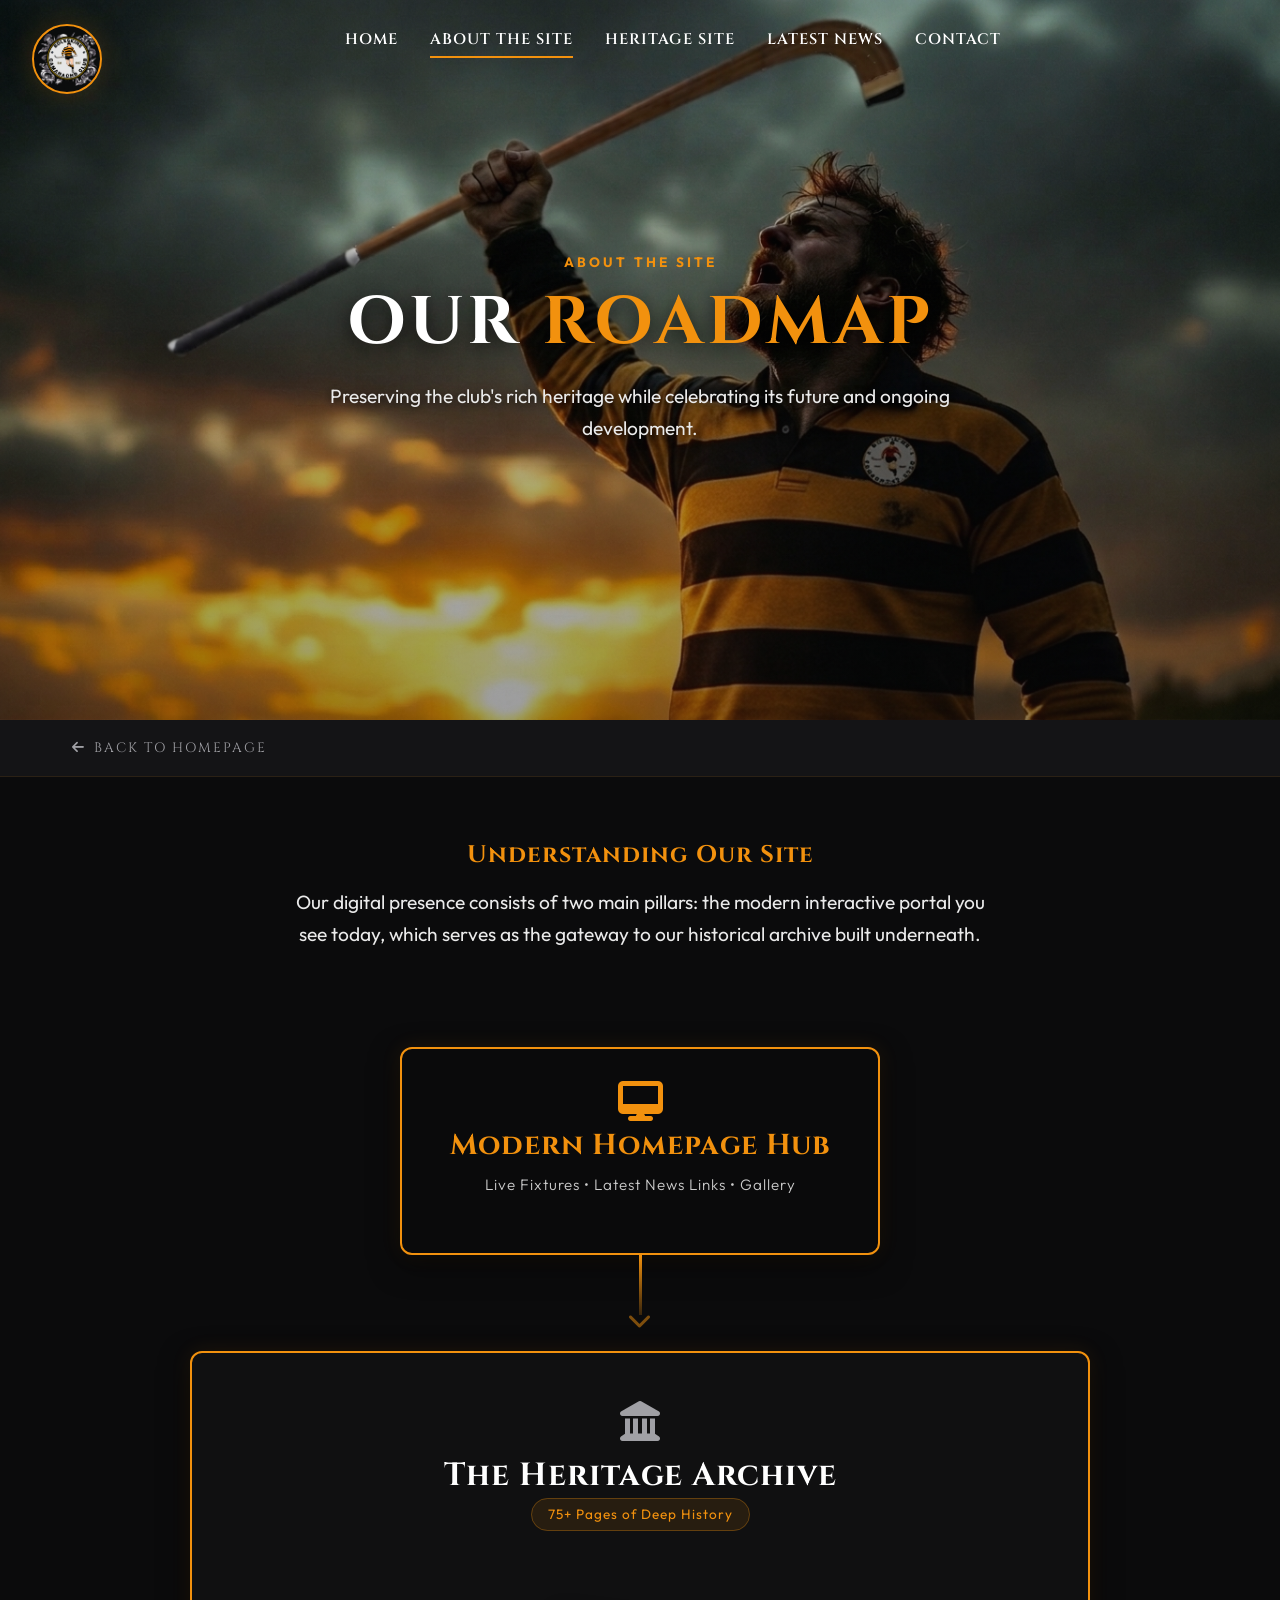
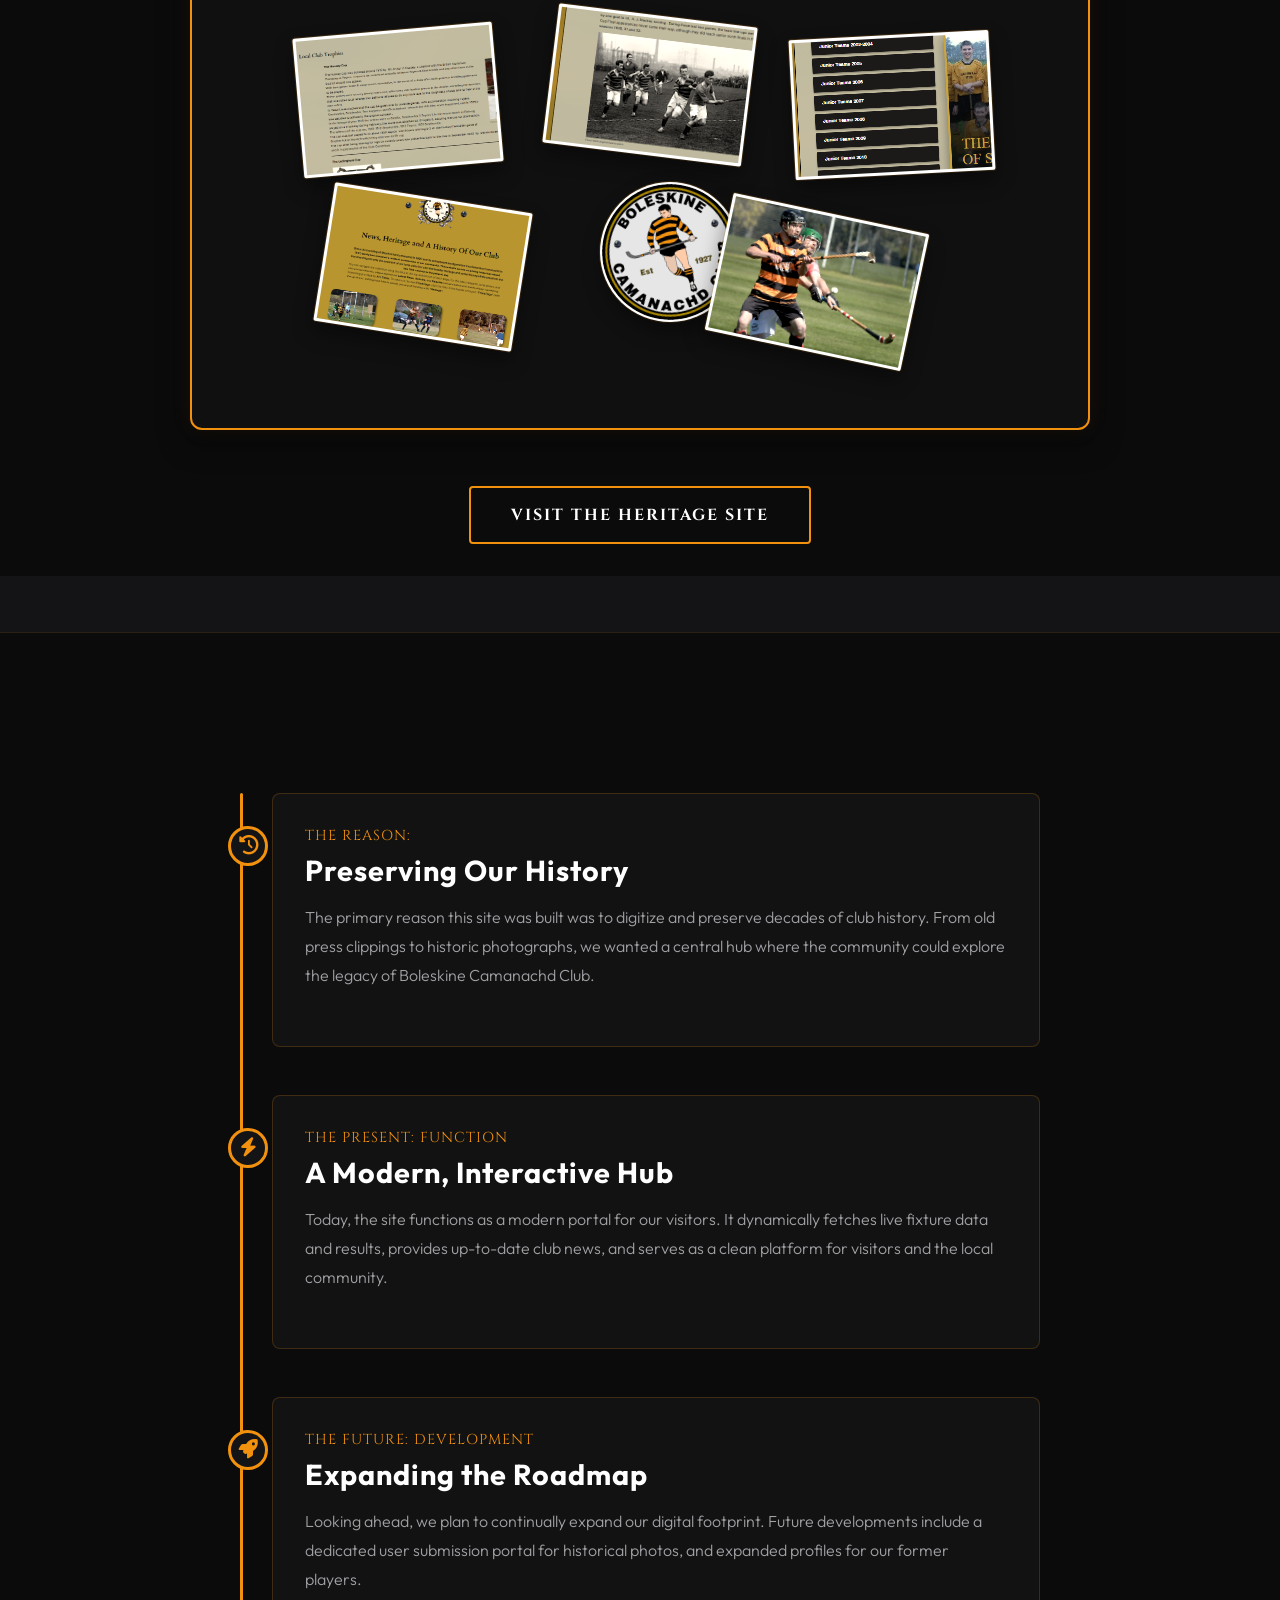
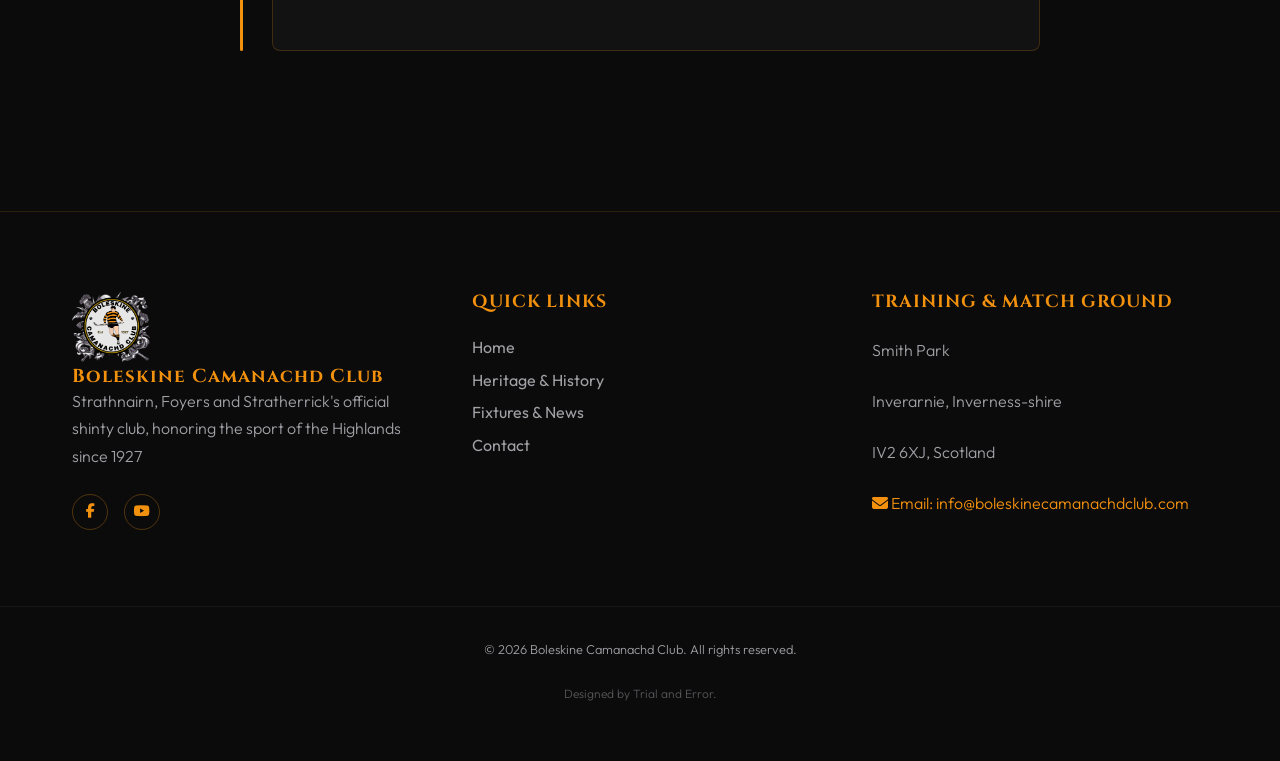
==== commit faaa31a9: "Update hero gradients and add pavilion background to CTA" ====
--- a/about.html
+++ b/about.html
@@ -32,8 +32,8 @@
         .about-hero-overlay {
             position: absolute;
             inset: 0;
-            /* Lighter gradient (was 0.9, 0.6, 0.9) */
-            background: linear-gradient(to bottom, rgba(11, 11, 12, 0.4) 0%, rgba(11, 11, 12, 0.2) 50%, rgba(11, 11, 12, 0.4) 100%);
+            /* Lighter uniform gradient */
+            background: linear-gradient(to bottom, rgba(11, 11, 12, 0.2) 0%, rgba(11, 11, 12, 0.4) 100%);
             z-index: 1;
         }
 
--- a/css/style.css
+++ b/css/style.css
@@ -35,6 +35,22 @@
     display: flex;
     flex-direction: column;
     overflow-x: hidden;
+    position: relative;
+}
+
+/* Club Membership CTA Section Background */
+#membership.cta-section {
+    background-image: url('../index_files/OldPavilion.webp');
+    background-size: cover;
+    background-position: center;
+    background-repeat: no-repeat;
+}
+
+#membership .cta-overlay {
+    position: absolute;
+    inset: 0;
+    background-color: rgba(11, 11, 12, 0.85); /* Fades the image making it very subtle */
+    z-index: 0;
 }
 
 /* Typography Utility */
@@ -638,8 +654,8 @@
     z-index: 10;
     display: flex;
     align-items: center;
-    border-top: 1px solid rgba(242, 145, 14, 0.1);
-    border-bottom: 1px solid rgba(242, 145, 14, 0.15);
+    border-top: 0px solid rgba(242, 145, 14, 0.1);
+    border-bottom: 0px solid rgba(242, 145, 14, 0.15);
     overflow: hidden;
 }
 
@@ -767,7 +783,7 @@
 /* Fixtures & News Cards */
 .news-card {
     background-color: var(--color-black);
-    border: 1px solid rgba(242, 145, 14, 0.1);
+    border: 3px solid rgba(242, 145, 14, 0.1);
     border-radius: 4px;
     overflow: hidden;
     display: flex;
@@ -788,6 +804,15 @@
     overflow: hidden;
 }
 
+.card-img-wrapper::after {
+    content: '';
+    position: absolute;
+    inset: 0;
+    border: 2px solid var(--color-black);
+    pointer-events: none;
+    z-index: 2;
+}
+
 .card-img-wrapper img,
 .card-img-wrapper iframe.map-iframe {
     width: 100%;
@@ -798,7 +823,7 @@
 
 .card-img-wrapper iframe.map-iframe {
     border: 0;
-    pointer-events: none;
+    /*pointer-events: none;*/
     height: calc(100% + 65px);
     margin-top: -65px;
 }
@@ -1341,7 +1366,8 @@
     width: 200px;
     height: 140px;
     background: #fff;
-    padding: 3px; /* Trimmed border */
+    padding: 3px;
+    /* Trimmed border */
     border-radius: 2px;
     box-shadow: 0 10px 20px rgba(0, 0, 0, 0.4), 0 0 0 1px rgba(242, 145, 14, 0.2);
     transform: translate(var(--x, 0), var(--y, 0)) rotate(var(--rot, 0deg));
@@ -1385,7 +1411,8 @@
     left: 0;
     width: 100%;
     height: 100%;
-    background-color: rgba(11, 11, 12, 0.85); /* Dark overlay */
+    background-color: rgba(11, 11, 12, 0.85);
+    /* Dark overlay */
     z-index: -1;
 }
 
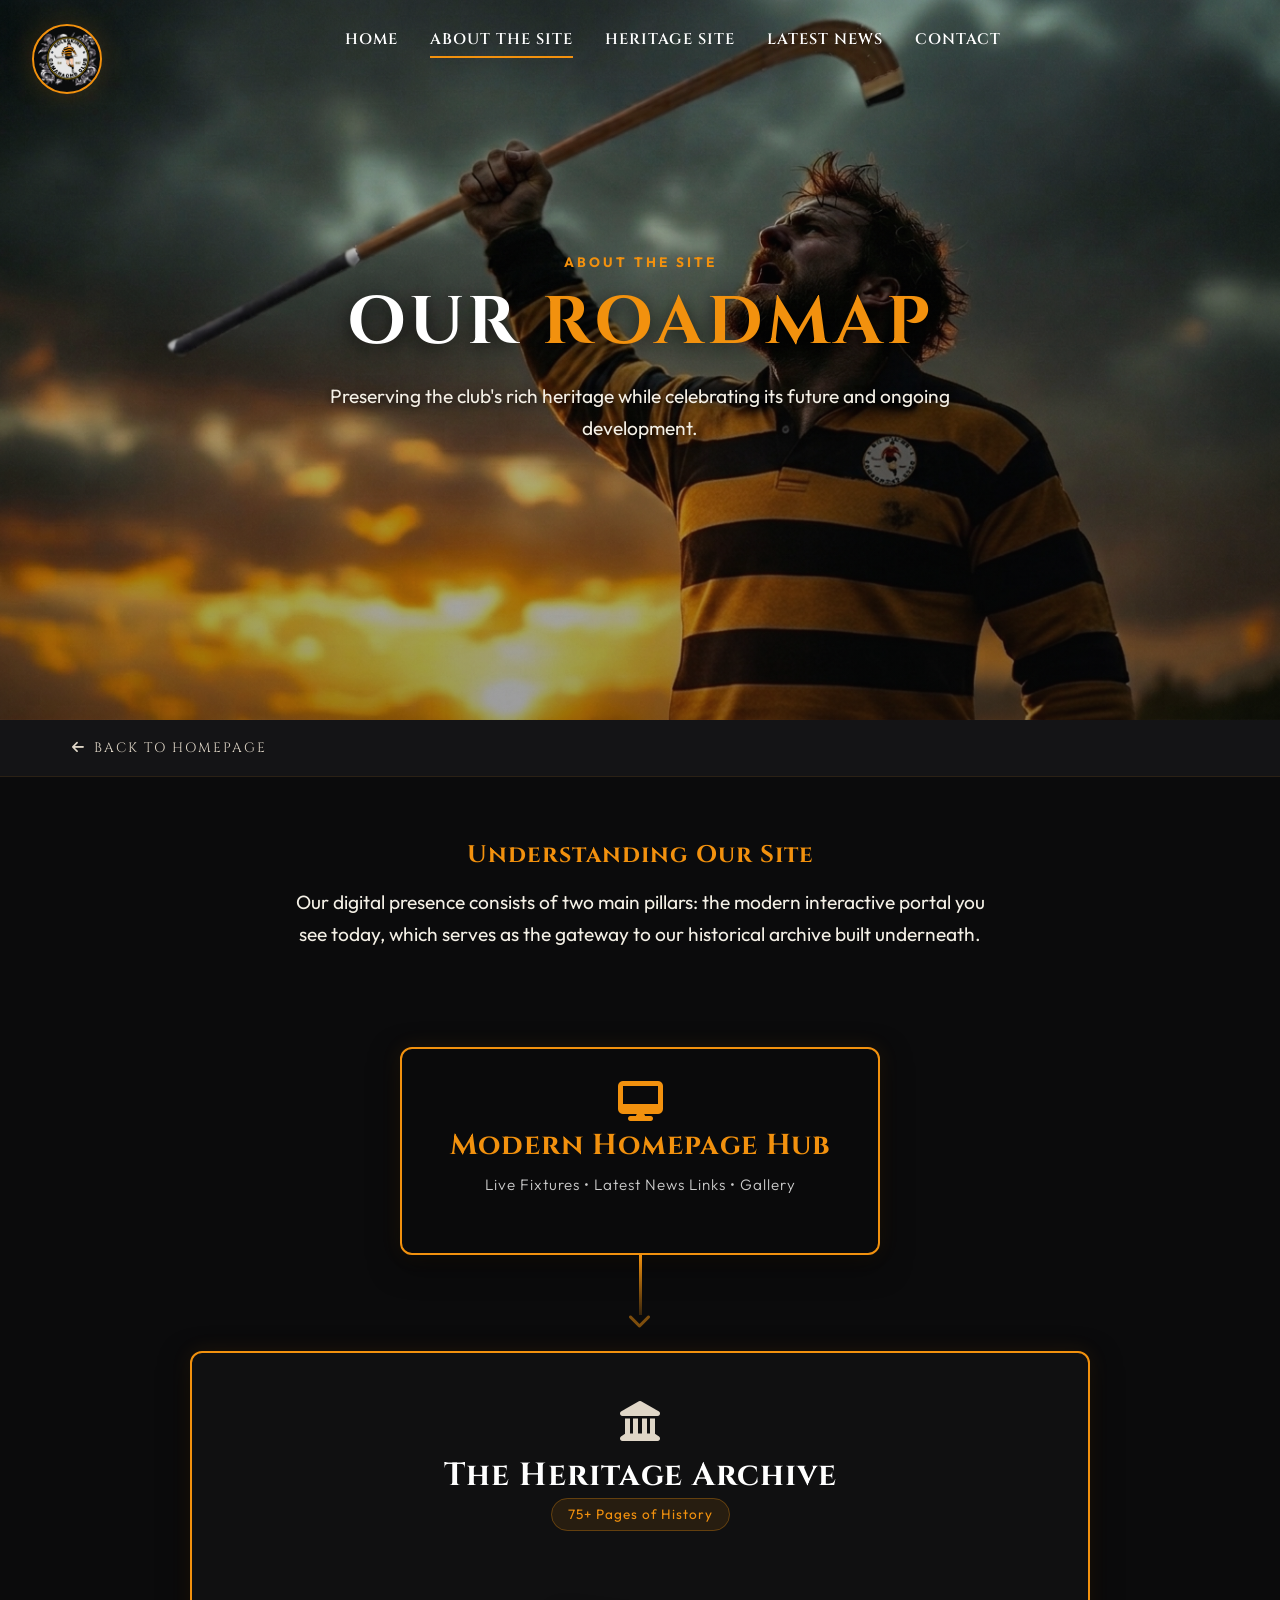
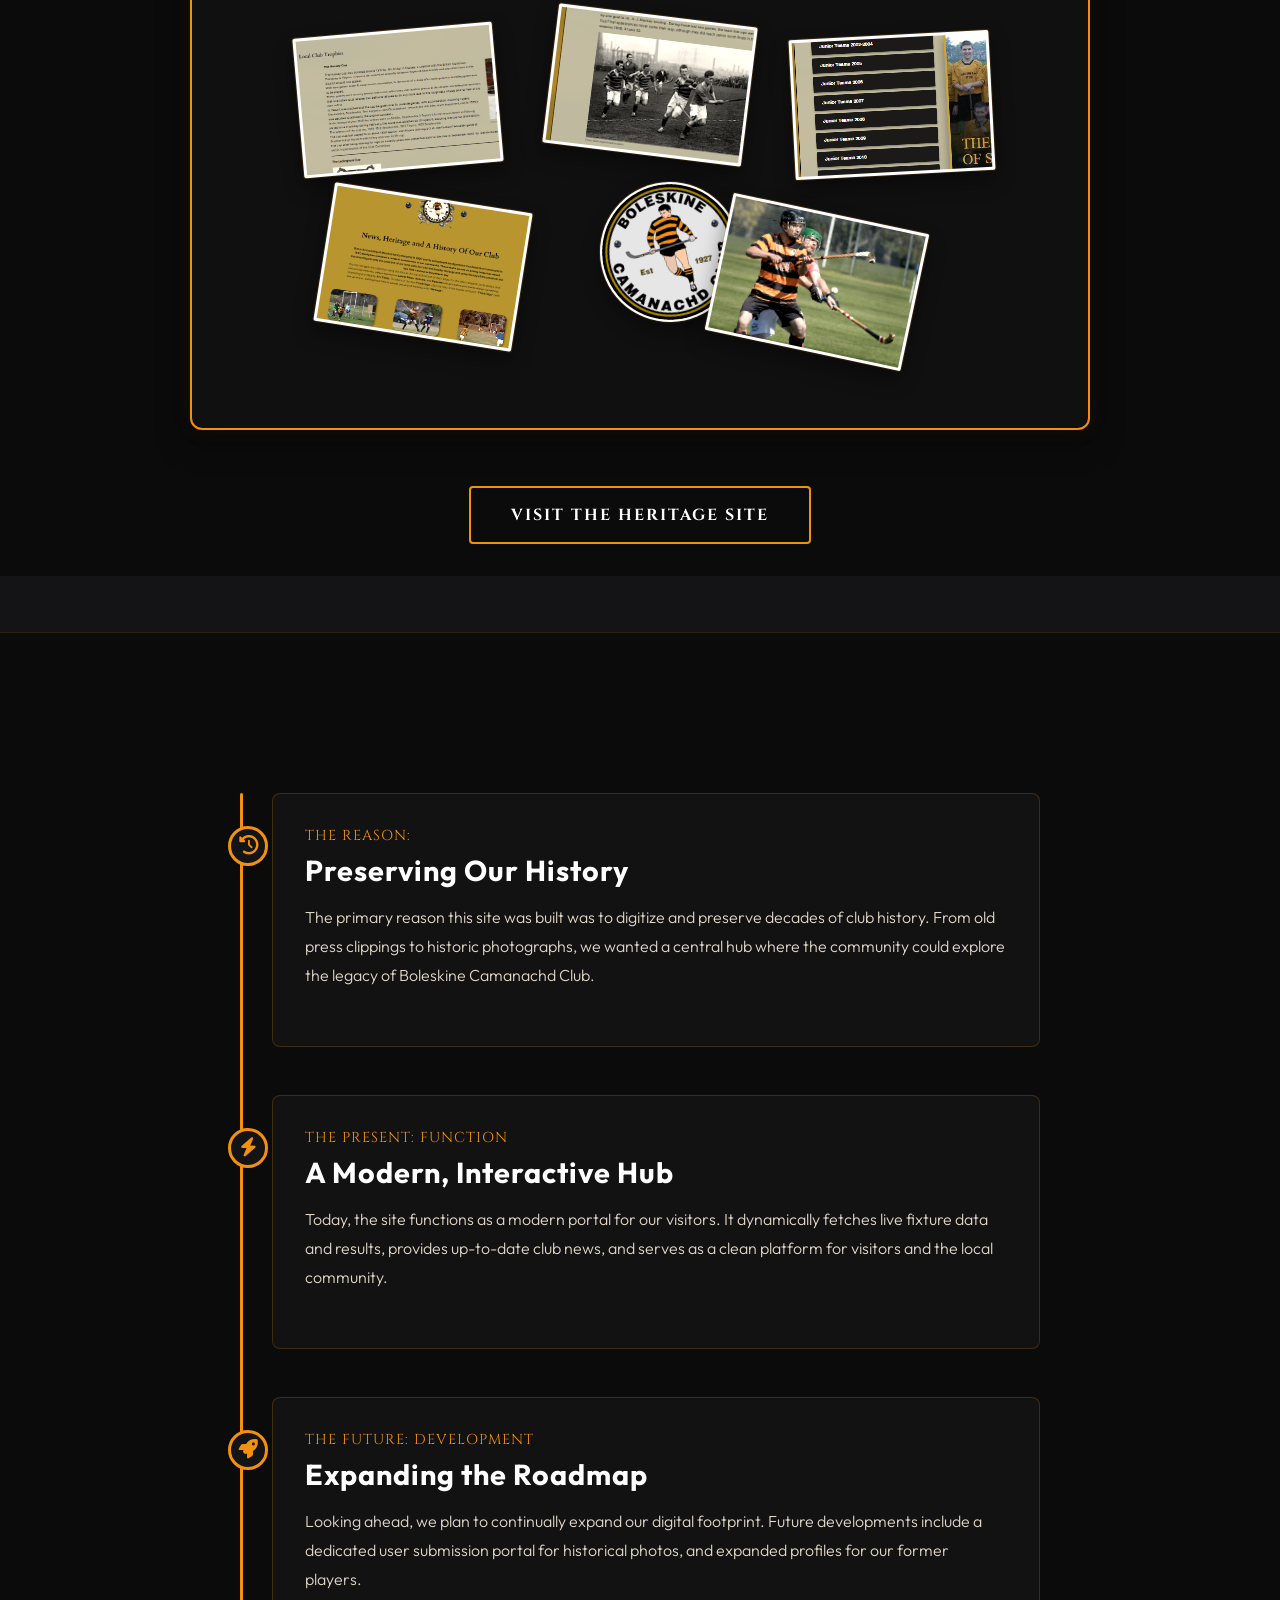
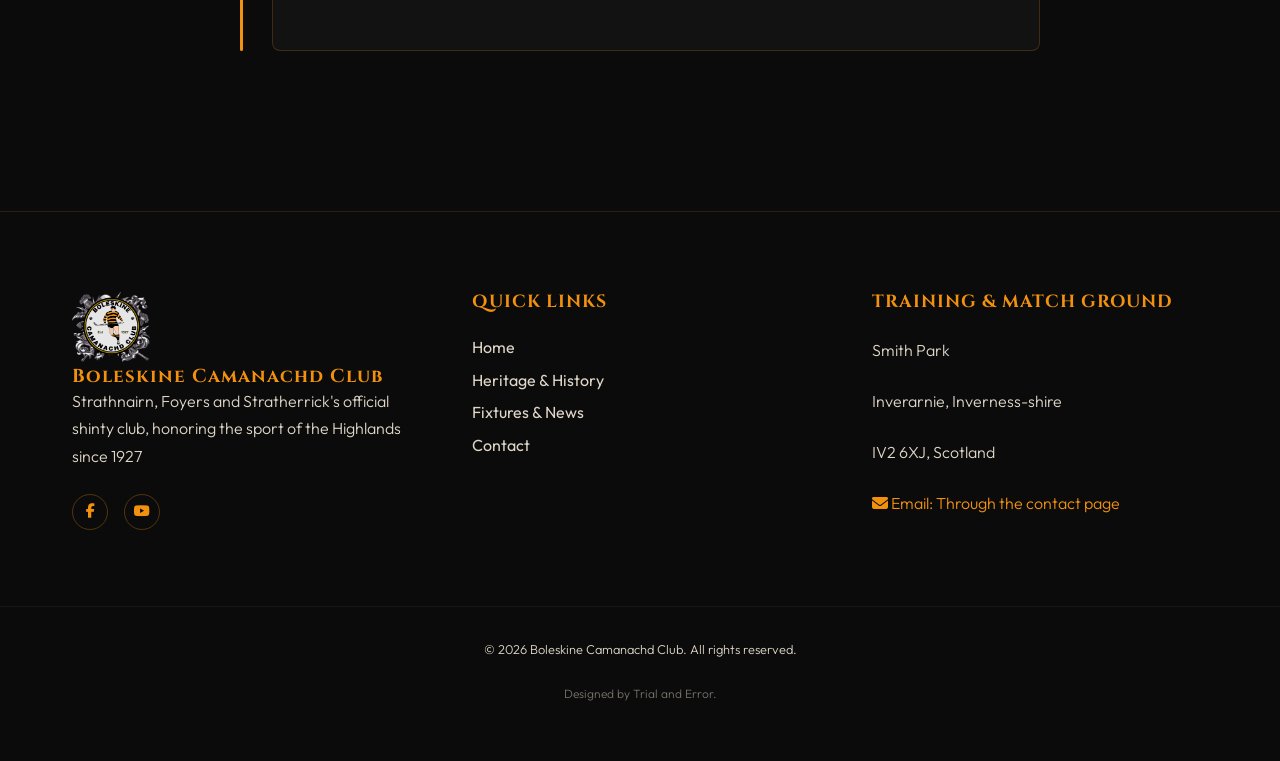
==== commit b5ce5d84: "Update CSS animations, colors and fix index flashing" ====
--- a/about.html
+++ b/about.html
@@ -192,7 +192,7 @@
                         <div class="arch-foundation-header">
                             <i class="fa-solid fa-landmark"></i>
                             <h3>The Heritage Archive</h3>
-                            <span class="badge">75+ Pages of Deep History</span>
+                            <span class="badge">75+ Pages of History</span>
                         </div>
                         <div class="scrapbook-gallery">
                             <div class="scrapbook-item scrapbook-item-1">
--- a/css/style.css
+++ b/css/style.css
@@ -6,8 +6,8 @@
     --color-gold-hover: #C5720A;
     --color-gold-light: #FDDBB4;
     --color-gold-rgb: 242, 145, 14;
-    --color-text: #EAEAEA;
-    --color-text-muted: #A0A0A5;
+    --color-text: #f4f0e6;
+    --color-text-muted: #dfd6c7;
     --font-title: 'Cinzel', serif;
     --font-body: 'Outfit', sans-serif;
     --transition-smooth: all 0.5s cubic-bezier(0.25, 1, 0.5, 1);
@@ -49,7 +49,8 @@
 #membership .cta-overlay {
     position: absolute;
     inset: 0;
-    background-color: rgba(11, 11, 12, 0.85); /* Fades the image making it very subtle */
+    background-color: rgba(11, 11, 12, 0.85);
+    /* Fades the image making it very subtle */
     z-index: 0;
 }
 
@@ -527,7 +528,7 @@
 .hero-slide.active {
     opacity: 1;
     z-index: 2;
-    animation: ken-burns 12s linear infinite;
+    animation: ken-burns 12s linear infinite alternate;
 }
 
 @keyframes ken-burns {
